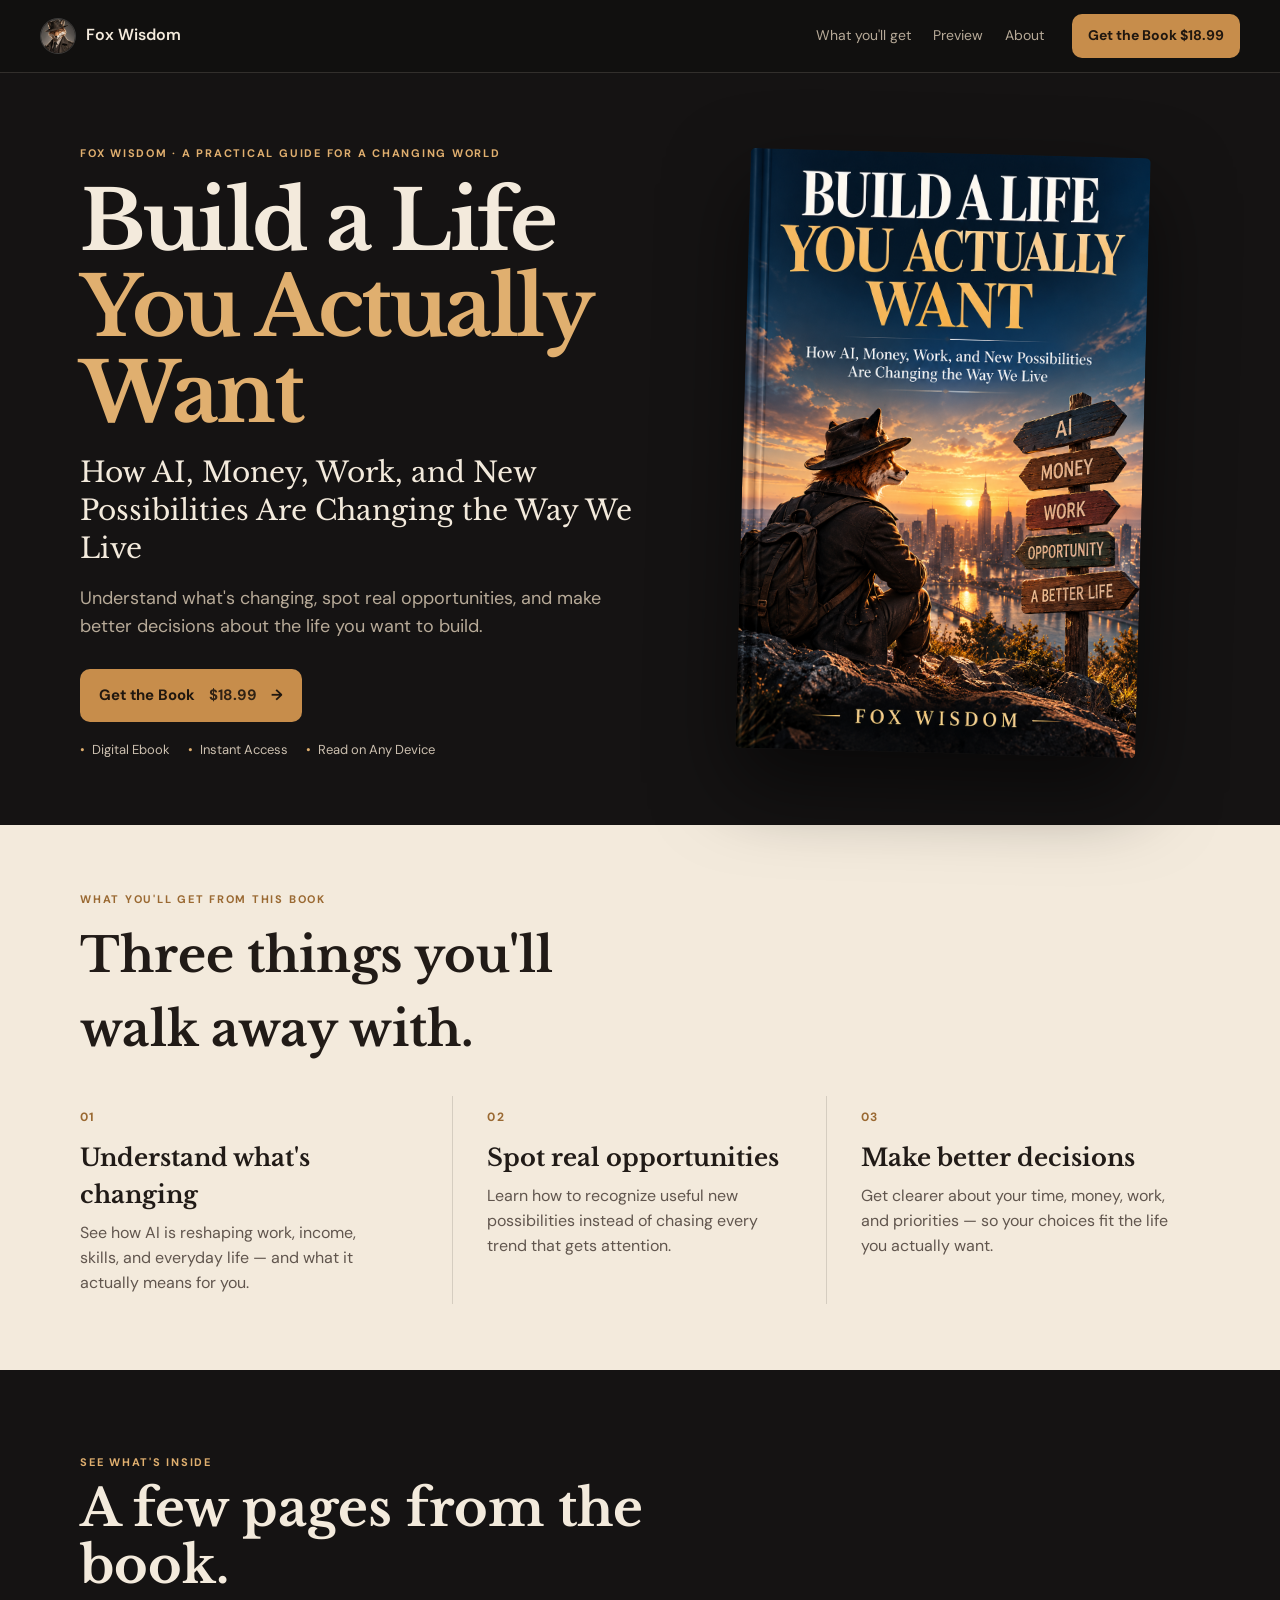
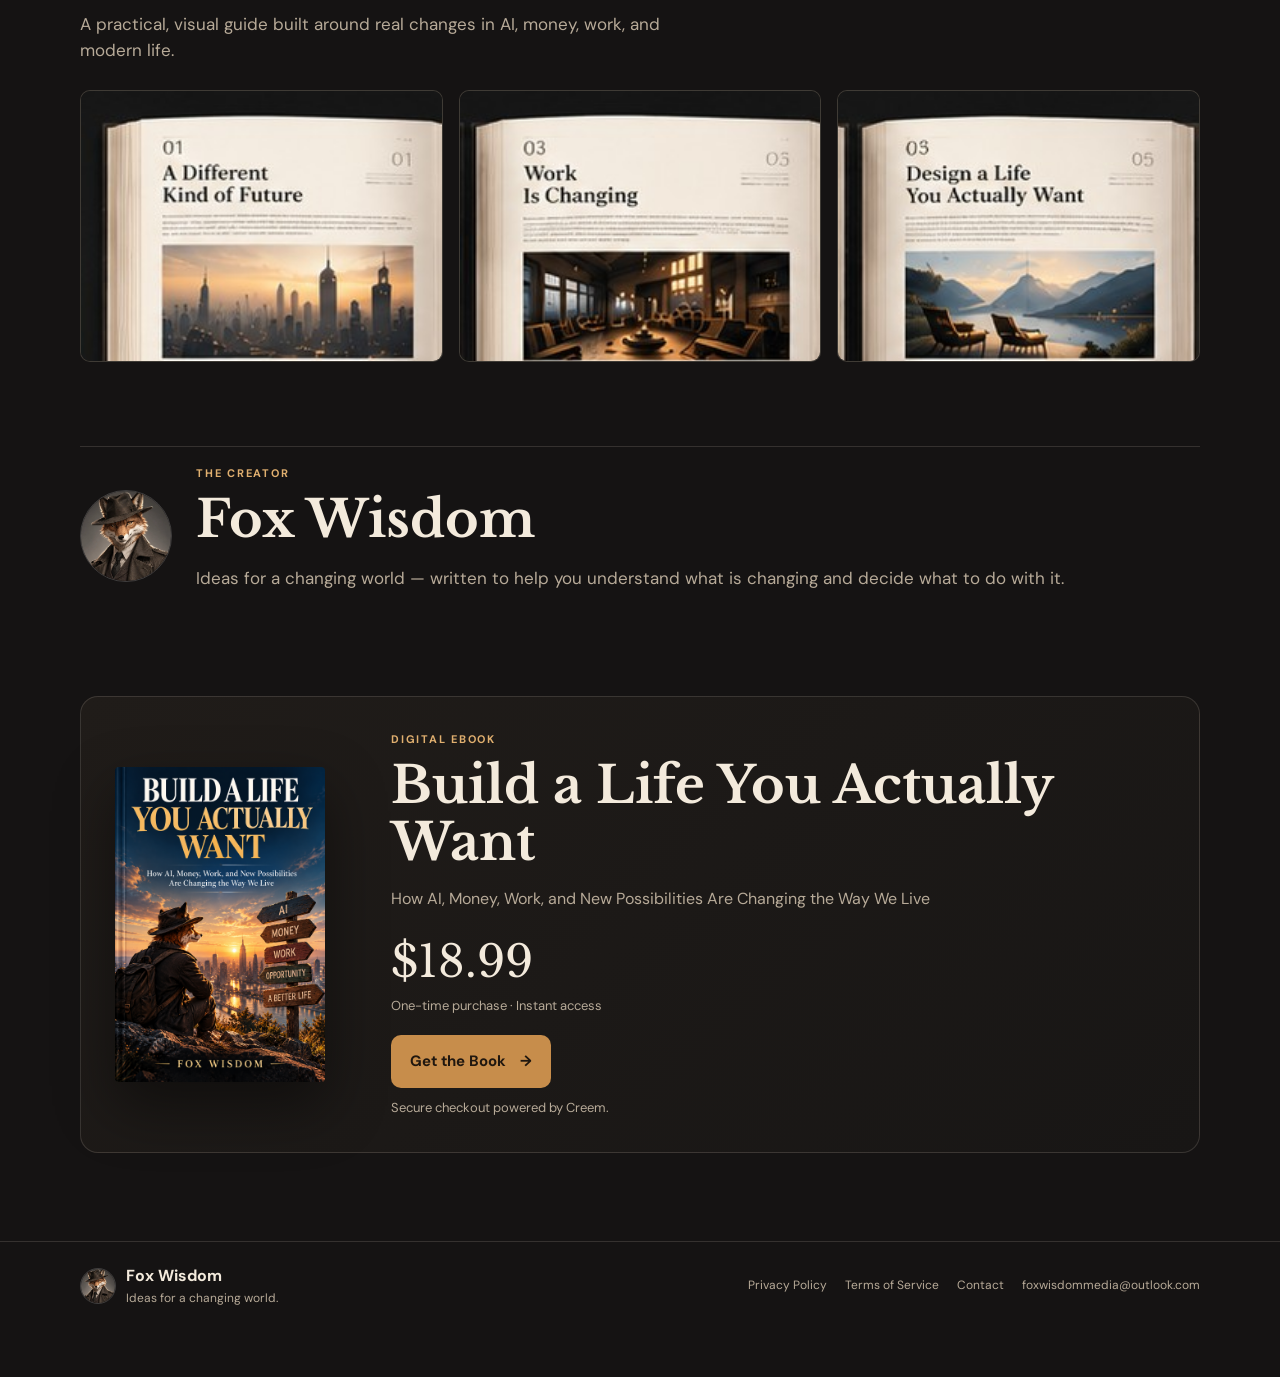
==== index.html @ fdb49110 "Add files via upload" ====
<!doctype html>
<html lang="en">
<head>
  <meta charset="utf-8">
  <meta name="viewport" content="width=device-width, initial-scale=1">
  <title>Build a Life You Actually Want — Fox Wisdom</title>
  <meta name="description" content="A practical guide to understanding how AI, money, work, and new possibilities are changing the way we live — and making better decisions for your life.">
  <meta property="og:title" content="Build a Life You Actually Want — Fox Wisdom">
  <meta property="og:description" content="Understand what's changing. Spot real opportunities. Make better decisions.">
  <meta property="og:type" content="website">
  <meta name="theme-color" content="#161313">
  <link rel="icon" href="assets/avatar.jpg">
  <link rel="preconnect" href="https://fonts.googleapis.com">
  <link rel="preconnect" href="https://fonts.gstatic.com" crossorigin>
  <link href="https://fonts.googleapis.com/css2?family=DM+Sans:wght@400;500;600;700&family=Libre+Baskerville:wght@400;700&display=swap" rel="stylesheet">
  <link rel="stylesheet" href="styles.css">
</head>
<body>
  <header class="site-header">
    <a class="brand" href="#top" aria-label="Fox Wisdom home">
      <img src="assets/avatar.jpg" alt="Fox Wisdom creator avatar">
      <span>Fox Wisdom</span>
    </a>
    <nav class="nav">
      <a href="#what-you-get">What you'll get</a>
      <a href="#preview">Preview</a>
      <a href="#about">About</a>
    </nav>
    <a class="header-cta" href="#buy">Get the Book <span>$18.99</span></a>
    <button class="menu" aria-label="Open menu" aria-expanded="false">☰</button>
  </header>

  <main id="top">
    <section class="hero shell">
      <div class="hero-copy">
        <div class="eyebrow">FOX WISDOM · A PRACTICAL GUIDE FOR A CHANGING WORLD</div>
        <h1>Build a Life<br><em>You Actually Want</em></h1>
        <p class="subtitle">How AI, Money, Work, and New Possibilities Are Changing the Way We Live</p>
        <p class="lead">Understand what's changing, spot real opportunities, and make better decisions about the life you want to build.</p>
        <a class="primary-cta" href="#buy">Get the Book <span>$18.99</span> <strong>→</strong></a>
        <div class="micro-proof">
          <span>Digital Ebook</span>
          <span>Instant Access</span>
          <span>Read on Any Device</span>
        </div>
      </div>
      <div class="hero-book">
        <div class="glow"></div>
        <img src="assets/book-cover.png" alt="Build a Life You Actually Want book cover">
      </div>
    </section>

    <section id="what-you-get" class="results-band">
      <div class="shell">
        <div class="section-kicker">WHAT YOU'LL GET FROM THIS BOOK</div>
        <h2>Three things you'll walk away with.</h2>
        <div class="results-grid">
          <article>
            <div class="number">01</div>
            <h3>Understand what's changing</h3>
            <p>See how AI is reshaping work, income, skills, and everyday life — and what it actually means for you.</p>
          </article>
          <article>
            <div class="number">02</div>
            <h3>Spot real opportunities</h3>
            <p>Learn how to recognize useful new possibilities instead of chasing every trend that gets attention.</p>
          </article>
          <article>
            <div class="number">03</div>
            <h3>Make better decisions</h3>
            <p>Get clearer about your time, money, work, and priorities — so your choices fit the life you actually want.</p>
          </article>
        </div>
      </div>
    </section>

    <section id="preview" class="preview shell">
      <div class="preview-copy">
        <div class="section-kicker">SEE WHAT'S INSIDE</div>
        <h2>A few pages from the book.</h2>
        <p>A practical, visual guide built around real changes in AI, money, work, and modern life.</p>
      </div>
      <div class="preview-grid">
        <img src="assets/preview-1.jpg" alt="Book page preview 1" loading="lazy">
        <img src="assets/preview-2.jpg" alt="Book page preview 2" loading="lazy">
        <img src="assets/preview-3.jpg" alt="Book page preview 3" loading="lazy">
      </div>
    </section>

    <section id="about" class="creator shell">
      <div class="creator-avatar"><img src="assets/avatar.jpg" alt="Fox Wisdom"></div>
      <div>
        <div class="section-kicker">THE CREATOR</div>
        <h2>Fox Wisdom</h2>
        <p>Ideas for a changing world — written to help you understand what is changing and decide what to do with it.</p>
      </div>
    </section>

    <section id="buy" class="buy shell">
      <div class="buy-book"><img src="assets/book-cover.png" alt="Build a Life You Actually Want"></div>
      <div class="buy-copy">
        <div class="section-kicker">DIGITAL EBOOK</div>
        <h2>Build a Life You Actually Want</h2>
        <p>How AI, Money, Work, and New Possibilities Are Changing the Way We Live</p>
        <div class="price">$18.99</div>
        <div class="buy-note">One-time purchase · Instant access</div>
        <a class="primary-cta full" href="#" data-checkout>Get the Book <strong>→</strong></a>
        <div class="checkout-hint" role="note">Secure checkout powered by Creem.</div>
      </div>
    </section>
  </main>

  <footer class="footer">
    <div class="shell footer-inner">
      <div class="footer-brand">
        <img src="assets/avatar.jpg" alt="Fox Wisdom">
        <div><strong>Fox Wisdom</strong><span>Ideas for a changing world.</span></div>
      </div>
      <div class="footer-links">
        <a href="privacy.html">Privacy Policy</a>
        <a href="terms.html">Terms of Service</a>
        <a href="contact.html">Contact</a>
        <a href="mailto:foxwisdommedia@outlook.com">foxwisdommedia@outlook.com</a>
      </div>
    </div>
  </footer>

  <div class="mobile-buy">
    <a href="#" data-checkout>Get the Book · $18.99</a>
  </div>

  <script src="script.js"></script>
</body>
</html>
---- styles.css ----
:root {
  --bg: #151313;
  --surface: #1d1a18;
  --surface-2: #24201d;
  --cream: #f3eadc;
  --muted: #b7aa98;
  --gold: #c78d4b;
  --gold-2: #e0af6f;
  --line: rgba(243, 234, 220, .14);
  --serif: "Libre Baskerville", Georgia, serif;
  --sans: "DM Sans", Arial, sans-serif;
}

* { box-sizing: border-box; }
html { scroll-behavior: smooth; }
body {
  margin: 0;
  background: var(--bg);
  color: var(--cream);
  font-family: var(--sans);
  line-height: 1.55;
}
a { color: inherit; text-decoration: none; }
img { display: block; max-width: 100%; }

.shell { width: min(1120px, calc(100% - 40px)); margin: 0 auto; }

.site-header {
  position: sticky; top: 0; z-index: 50;
  display: flex; align-items: center; gap: 28px;
  padding: 14px max(20px, calc((100% - 1200px)/2));
  background: rgba(18, 16, 15, .88);
  backdrop-filter: blur(16px);
  border-bottom: 1px solid var(--line);
}
.brand { display: inline-flex; align-items: center; gap: 10px; font-weight: 600; }
.brand img, .footer-brand img { width: 36px; height: 36px; border-radius: 50%; object-fit: cover; border: 1px solid rgba(255,255,255,.18); }
.nav { display: flex; gap: 22px; margin-left: auto; color: var(--muted); font-size: 14px; }
.nav a:hover, .footer-links a:hover { color: var(--cream); }
.header-cta, .primary-cta { background: var(--gold); color: #20170f; border-radius: 10px; font-weight: 700; transition: .2s ease; }
.header-cta { padding: 11px 16px; font-size: 14px; }
.header-cta:hover, .primary-cta:hover { transform: translateY(-1px); background: var(--gold-2); }
.menu { display: none; border: 0; background: none; color: var(--cream); font-size: 24px; }

.hero {
  min-height: 680px;
  display: grid; grid-template-columns: 1.05fr .95fr; align-items: center; gap: 40px;
  padding: 72px 0 64px;
}
.hero-copy { max-width: 650px; }
.eyebrow, .section-kicker { letter-spacing: .16em; text-transform: uppercase; color: var(--gold-2); font-size: 11px; font-weight: 700; }
h1, h2, h3 { font-family: var(--serif); }
h1 { font-size: clamp(46px, 6.6vw, 82px); line-height: 1.05; letter-spacing: -.03em; margin: 16px 0 18px; }
h1 em { color: var(--gold-2); font-style: normal; }
.subtitle { font-family: var(--serif); font-size: clamp(20px, 2.2vw, 28px); line-height: 1.35; max-width: 640px; margin: 0 0 18px; }
.lead { color: var(--muted); max-width: 560px; font-size: 18px; margin: 0 0 28px; }
.primary-cta { display: inline-flex; align-items: center; gap: 14px; padding: 15px 19px; font-size: 15px; }
.primary-cta span { opacity: .9; }
.micro-proof { display: flex; flex-wrap: wrap; gap: 18px; margin-top: 18px; color: #cbbfaf; font-size: 13px; }
.micro-proof span::before { content: "•"; color: var(--gold-2); margin-right: 7px; }
.hero-book { position: relative; display: flex; justify-content: center; }
.hero-book .glow { position: absolute; width: 75%; aspect-ratio: 1; border-radius: 50%; background: radial-gradient(circle, rgba(199,141,75,.24), transparent 65%); filter: blur(12px); }
.hero-book img { position: relative; width: min(420px, 78%); border-radius: 5px; box-shadow: 0 35px 80px rgba(0,0,0,.55); transform: rotate(1.5deg); }

.results-band { background: var(--cream); color: #211b17; padding: 66px 0; }
.results-band .section-kicker { color: #9a6932; }
.results-band h2 { font-size: clamp(31px, 4vw, 48px); margin: 10px 0 30px; max-width: 600px; }
.results-grid { display: grid; grid-template-columns: repeat(3, 1fr); }
.results-grid article { padding: 12px 34px 8px 0; border-right: 1px solid rgba(33,27,23,.14); }
.results-grid article + article { padding-left: 34px; }
.results-grid article:last-child { border-right: 0; padding-right: 0; }
.number { font-size: 12px; letter-spacing: .12em; color: #9a6932; font-weight: 700; }
.results-grid h3 { font-size: 24px; margin: 12px 0 8px; }
.results-grid p { margin: 0; color: #61564e; max-width: 310px; }

.preview { padding: 84px 0; }
.preview-copy { max-width: 580px; margin-bottom: 26px; }
.preview h2, .creator h2, .buy h2 { font-size: clamp(33px, 4vw, 51px); line-height: 1.12; margin: 9px 0 11px; }
.preview p, .creator p { color: var(--muted); font-size: 17px; }
.preview-grid { display: grid; grid-template-columns: repeat(3, 1fr); gap: 16px; }
.preview-grid img { width: 100%; aspect-ratio: 4/3; object-fit: cover; border: 1px solid var(--line); border-radius: 10px; background: #211e1a; }

.creator { display: grid; grid-template-columns: auto 1fr; align-items: center; gap: 24px; padding: 18px 0 88px; border-top: 1px solid var(--line); }
.creator-avatar img { width: 92px; height: 92px; object-fit: cover; border-radius: 50%; border: 1px solid rgba(255,255,255,.18); }

.buy { display: grid; grid-template-columns: 240px 1fr; gap: 36px; align-items: center; padding: 34px; margin-bottom: 88px; background: linear-gradient(140deg, #201c19, #181615); border: 1px solid var(--line); border-radius: 18px; }
.buy-book img { width: 210px; border-radius: 4px; box-shadow: 0 24px 60px rgba(0,0,0,.45); }
.buy-copy p { color: var(--muted); max-width: 720px; }
.price { font-family: var(--serif); font-size: 44px; margin-top: 14px; }
.buy-note, .checkout-hint { color: var(--muted); font-size: 13px; }
.primary-cta.full { margin-top: 18px; width: fit-content; }
.checkout-hint { margin-top: 10px; }

.footer { border-top: 1px solid var(--line); padding: 22px 0 70px; }
.footer-inner { display: flex; justify-content: space-between; gap: 20px; align-items: center; }
.footer-brand { display: flex; gap: 10px; align-items: center; }
.footer-brand strong { display: block; }
.footer-brand span { display: block; color: var(--muted); font-size: 12px; }
.footer-links { display: flex; gap: 18px; flex-wrap: wrap; justify-content: flex-end; color: var(--muted); font-size: 12px; }
.mobile-buy { display: none; }

.legal { padding: 70px 0 100px; max-width: 760px; }
.legal h1 { font-size: clamp(40px, 6vw, 60px); }
.legal h2 { font-size: 24px; margin: 35px 0 10px; }
.legal p, .legal li { color: #c4b8aa; }

@media (max-width: 860px) {
  .site-header { padding: 12px 16px; }
  .nav, .header-cta { display: none; }
  .menu { display: block; margin-left: auto; }
  .shell { width: min(100% - 28px, 680px); }
  .hero { grid-template-columns: 1fr; padding: 44px 0 50px; gap: 30px; min-height: auto; }
  .hero-copy { text-align: left; }
  h1 { font-size: clamp(42px, 13vw, 62px); }
  .subtitle { font-size: 20px; }
  .lead { font-size: 16px; }
  .hero-book img { width: min(330px, 80%); }
  .results-grid { grid-template-columns: 1fr; gap: 24px; }
  .results-grid article, .results-grid article + article { border-right: 0; border-bottom: 1px solid rgba(33,27,23,.14); padding: 0 0 22px; }
  .results-grid article:last-child { border-bottom: 0; padding-bottom: 0; }
  .preview { padding: 64px 0; }
  .preview-grid { grid-template-columns: 1fr; }
  .creator { padding-bottom: 60px; }
  .buy { grid-template-columns: 1fr; gap: 20px; padding: 24px; }
  .buy-book img { width: 180px; }
  .buy h2 { font-size: 34px; }
  .footer-inner { align-items: flex-start; flex-direction: column; }
  .footer-links { justify-content: flex-start; }
  .mobile-buy { position: fixed; left: 12px; right: 12px; bottom: 12px; z-index: 60; display: block; }
  .mobile-buy a { display: block; text-align: center; padding: 14px; background: var(--gold); color: #20170f; border-radius: 12px; font-weight: 700; box-shadow: 0 12px 35px rgba(0,0,0,.35); }
}
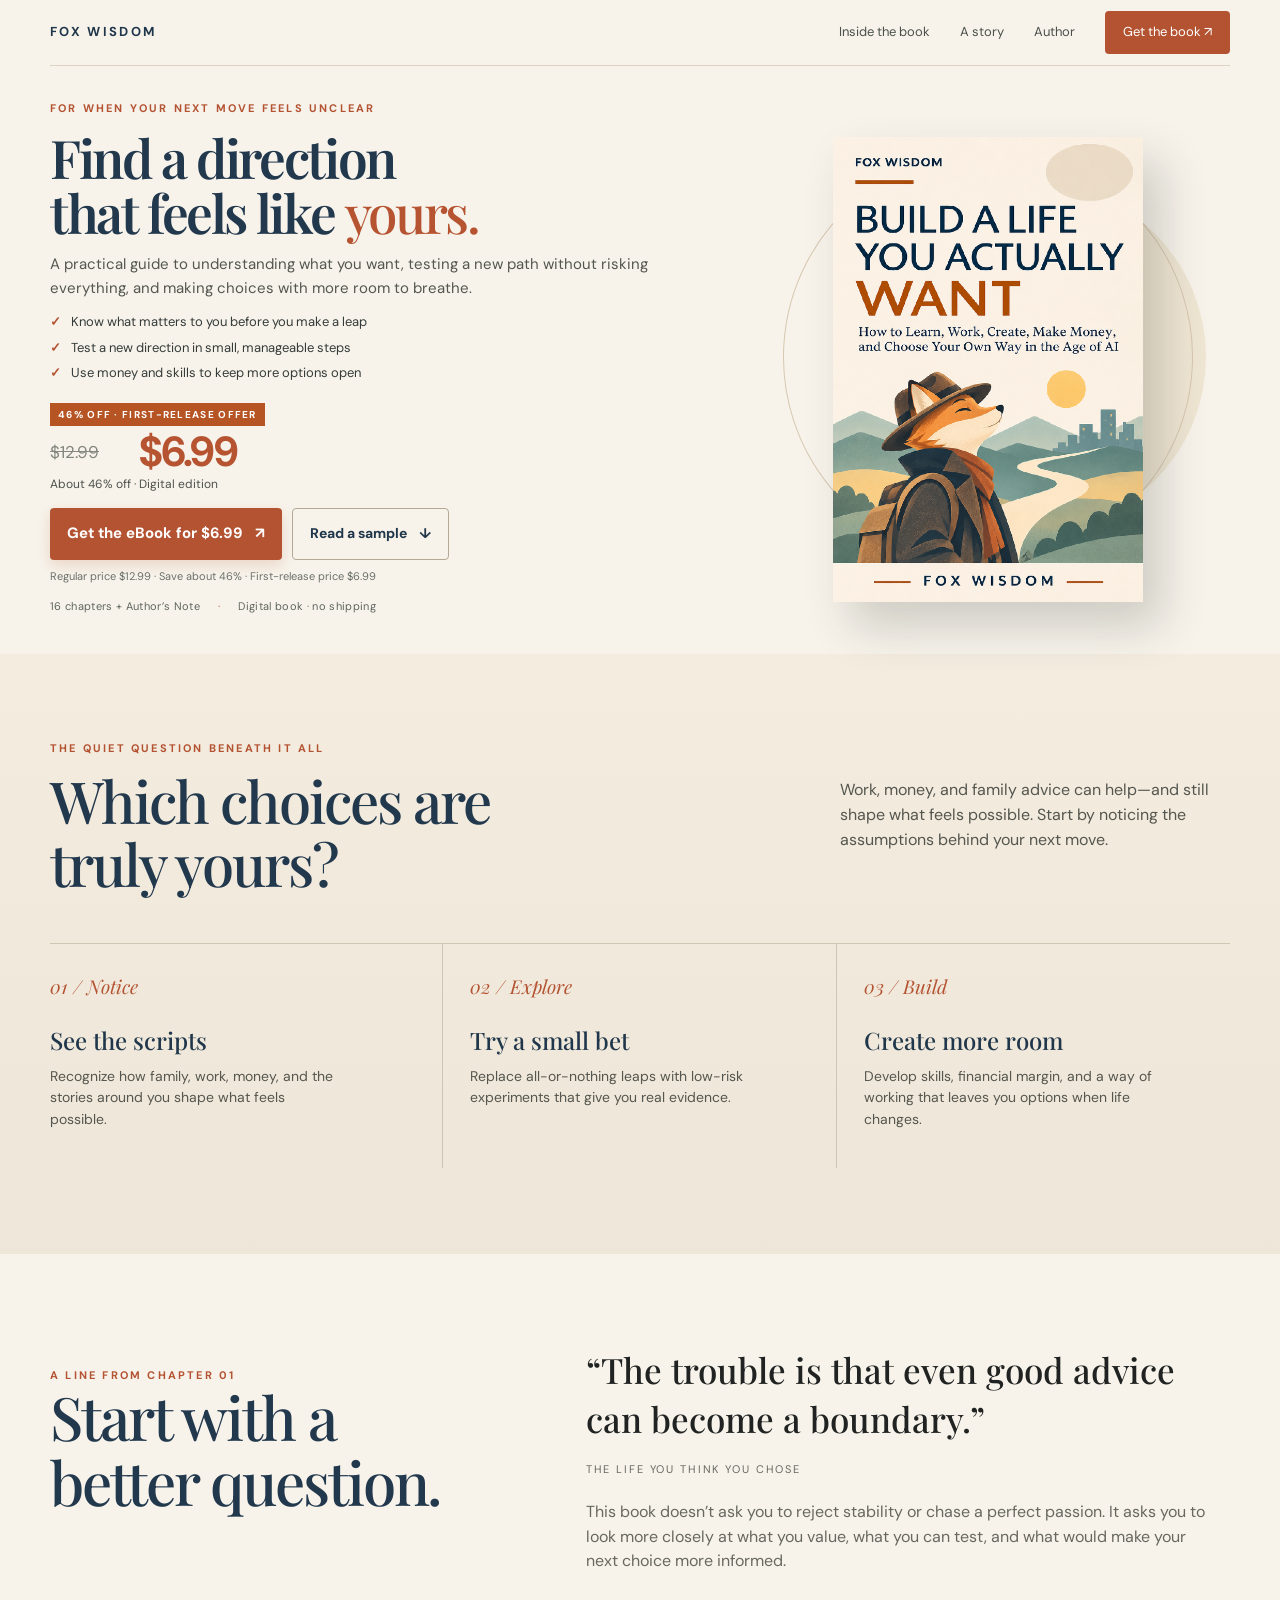
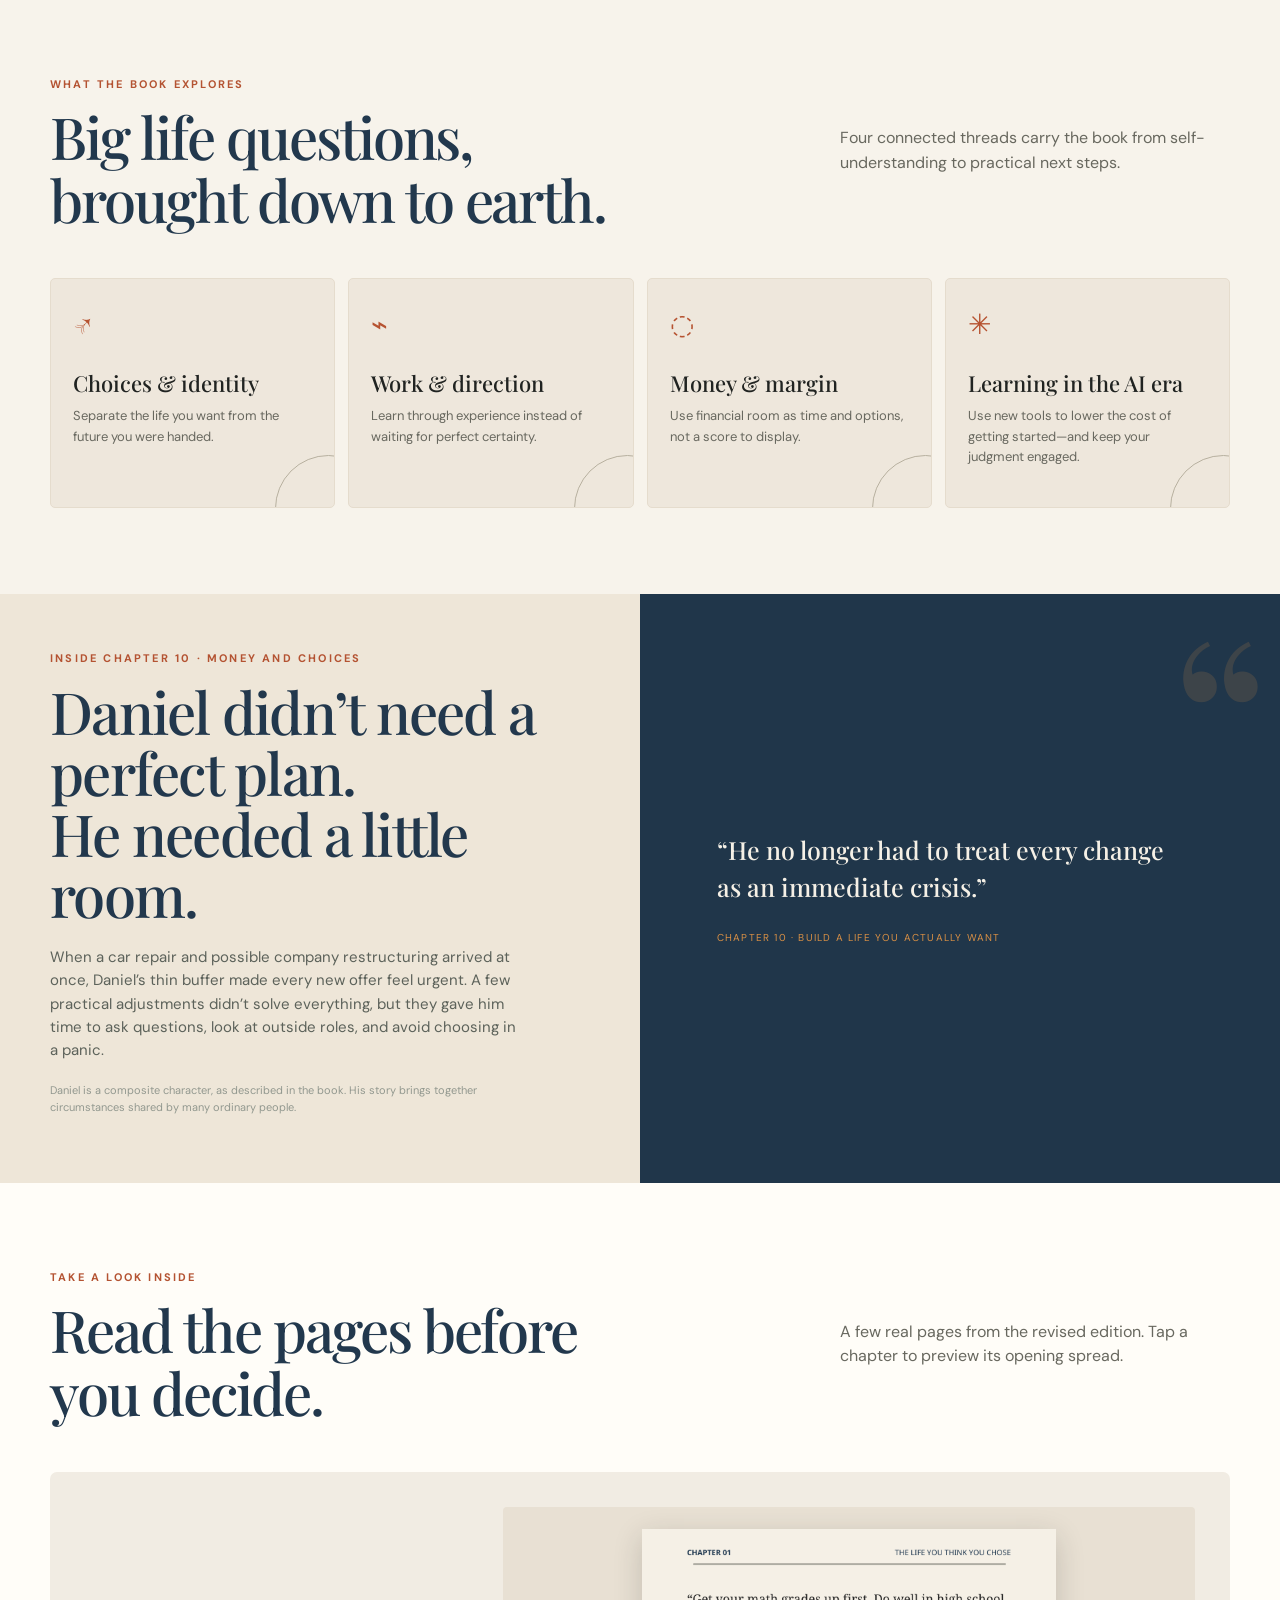
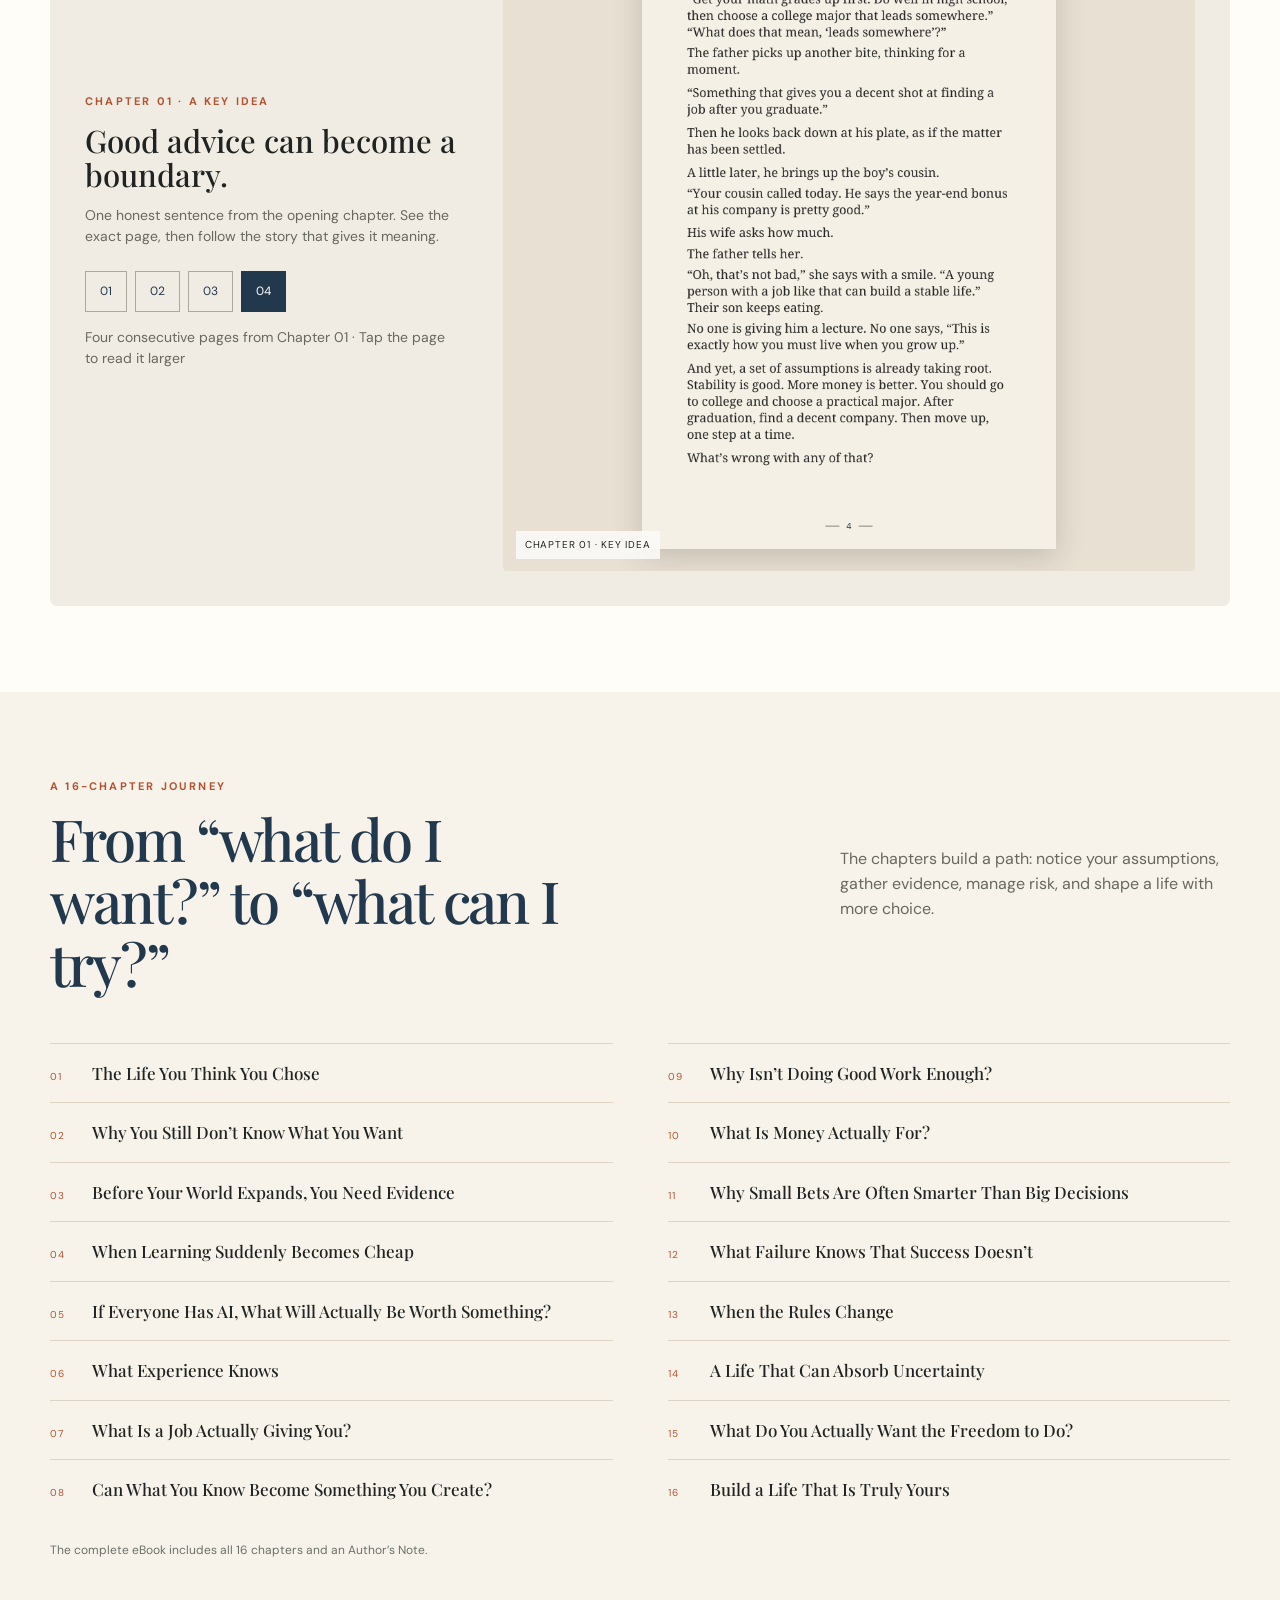
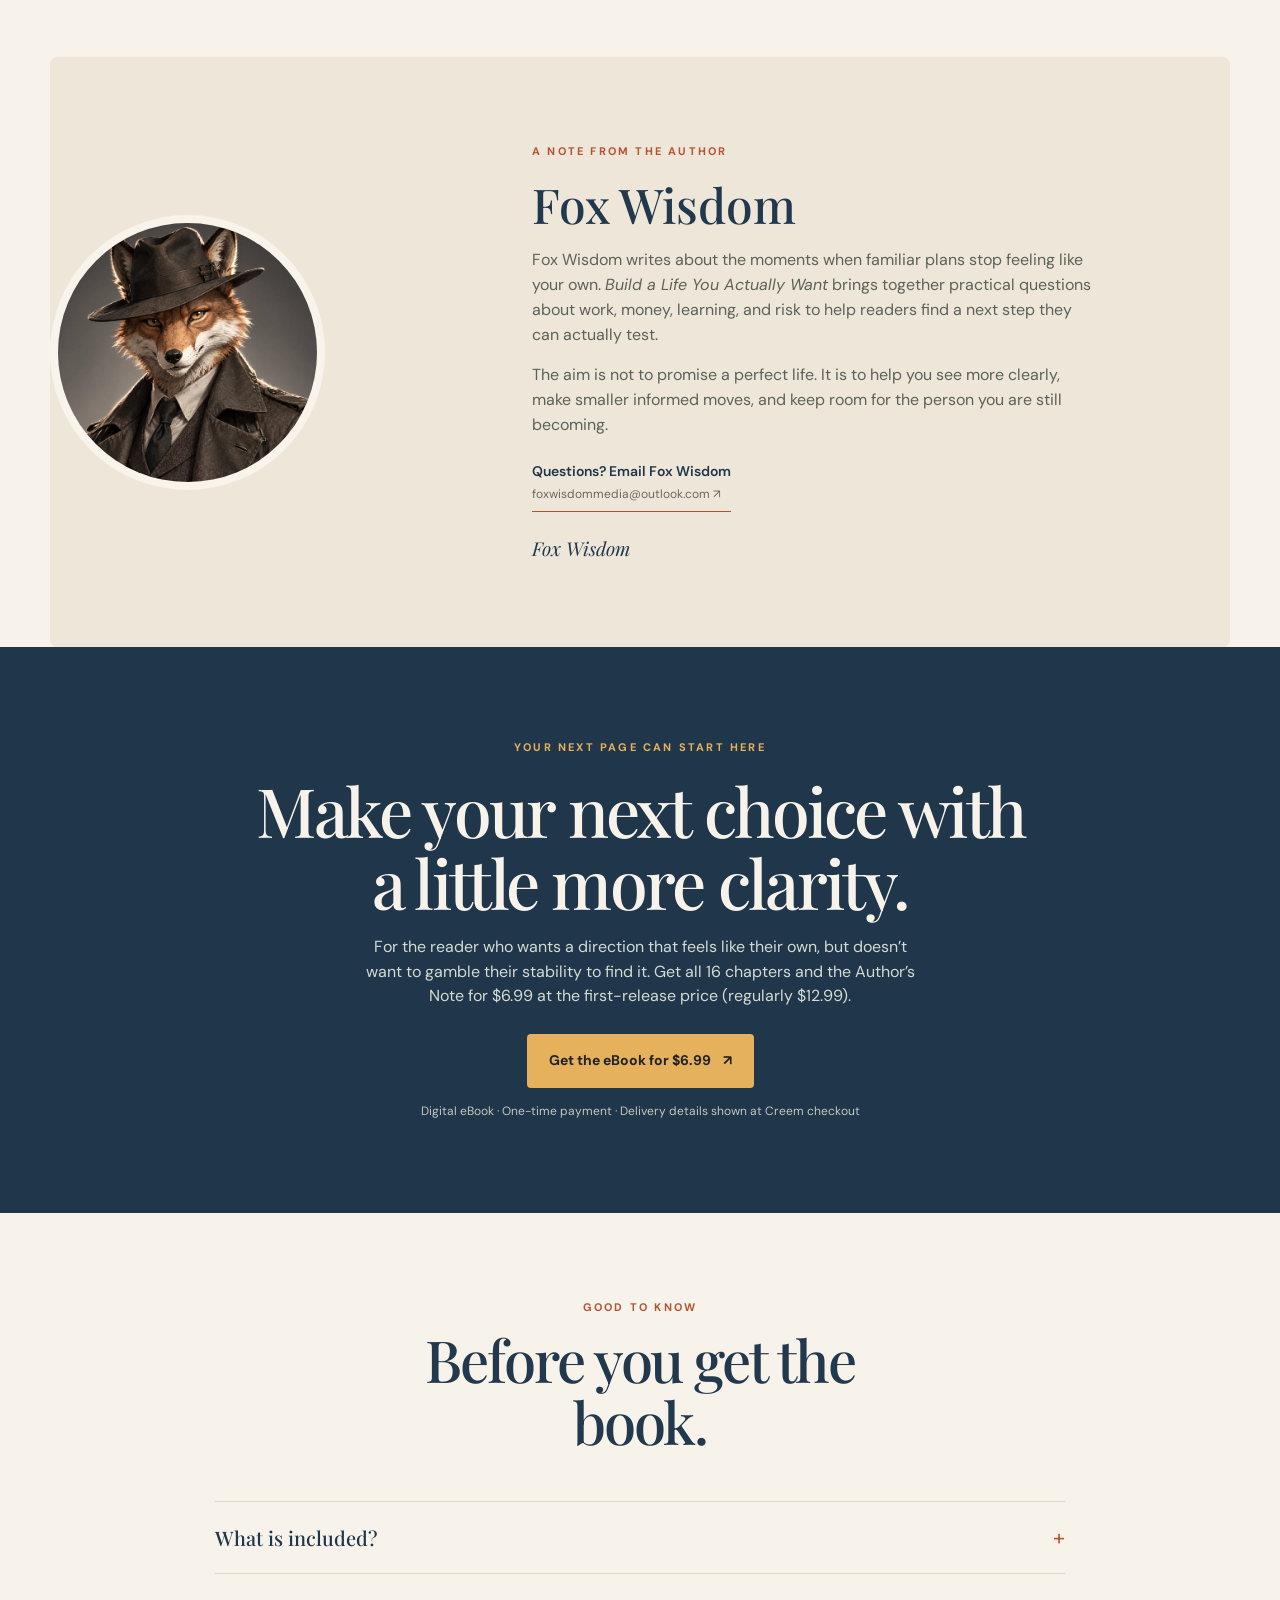
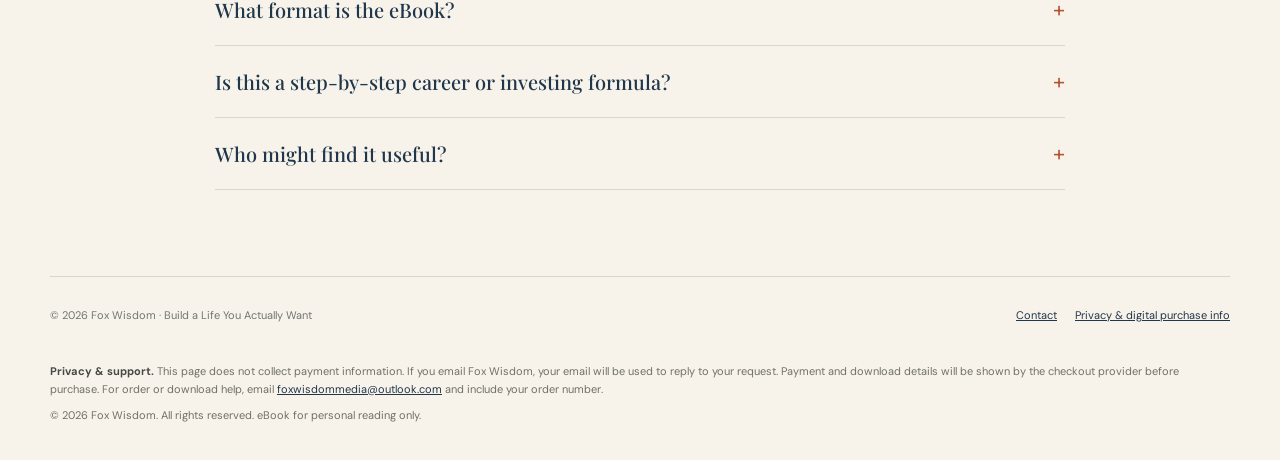
==== commit 10bc61ce: "Add files via upload" ====
--- a/index.html
+++ b/index.html
@@ -1,134 +1,60 @@
 <!doctype html>
 <html lang="en">
 <head>
-  <meta charset="utf-8">
-  <meta name="viewport" content="width=device-width, initial-scale=1">
-  <title>Build a Life You Actually Want — Fox Wisdom</title>
-  <meta name="description" content="A practical guide to understanding how AI, money, work, and new possibilities are changing the way we live — and making better decisions for your life.">
-  <meta property="og:title" content="Build a Life You Actually Want — Fox Wisdom">
-  <meta property="og:description" content="Understand what's changing. Spot real opportunities. Make better decisions.">
-  <meta property="og:type" content="website">
-  <meta name="theme-color" content="#161313">
-  <link rel="icon" href="assets/avatar.jpg">
-  <link rel="preconnect" href="https://fonts.googleapis.com">
-  <link rel="preconnect" href="https://fonts.gstatic.com" crossorigin>
-  <link href="https://fonts.googleapis.com/css2?family=DM+Sans:wght@400;500;600;700&family=Libre+Baskerville:wght@400;700&display=swap" rel="stylesheet">
-  <link rel="stylesheet" href="styles.css">
+<meta charset="utf-8"><meta name="viewport" content="width=device-width, initial-scale=1"><meta name="theme-color" content="#f4f0e7">
+<meta name="description" content="Fox Wisdom's reflective guide to making better choices, testing new directions, and building a life with more room to move.">
+<title>Fox Wisdom — Build a Life You Actually Want</title>
+<style>
+@import url('https://fonts.googleapis.com/css2?family=DM+Sans:wght@400;500;600;700&family=Playfair+Display:wght@500;600;700&display=swap');
+:root{--paper:#f4f0e7;--ink:#1e2422;--muted:#666b63;--green:#18324b;--lime:#d99045;--line:#d9d3c7;--orange:#b65424;--white:#fbfaf7;--serif:'Playfair Display',Georgia,serif;--sans:'DM Sans',Arial,sans-serif}*{box-sizing:border-box}html{scroll-behavior:smooth}body{margin:0;background:var(--paper);color:var(--ink);font-family:var(--sans);line-height:1.55}a{color:inherit}button{font:inherit}.wrap{width:min(1180px,calc(100% - 48px));margin:auto}.topbar{height:72px;display:flex;align-items:center;justify-content:space-between;border-bottom:1px solid var(--line)}.brand{font-size:13px;font-weight:700;letter-spacing:.18em;text-decoration:none}.nav{display:flex;gap:30px;align-items:center;font-size:13px;color:#4b514a}.nav a{text-decoration:none}.nav a:hover{color:var(--orange)}.nav .navbuy{background:var(--green);color:white;padding:11px 18px;border-radius:3px}.hero{display:grid;grid-template-columns:1.06fr .94fr;gap:8%;align-items:center;padding:78px 0 92px;min-height:650px}.eyebrow{font-size:11px;font-weight:700;letter-spacing:.2em;text-transform:uppercase;color:var(--orange)}h1,h2,h3,p{margin-top:0}h1{font:600 clamp(48px,6.3vw,82px)/1.02 var(--serif);letter-spacing:-.045em;margin:21px 0 24px;max-width:650px}h1 em{font-weight:500;color:var(--green)}.hero-copy>p{font-size:17px;color:#555b54;max-width:530px;line-height:1.75}.actions{display:flex;gap:13px;align-items:center;margin:31px 0 18px;flex-wrap:wrap}.button{display:inline-flex;align-items:center;justify-content:center;gap:12px;text-decoration:none;background:var(--green);color:white;border:0;padding:16px 22px;font-weight:700;font-size:14px;border-radius:2px;cursor:pointer;transition:transform .2s,background .2s}.button:hover{transform:translateY(-2px);background:#10273c}.button.secondary{background:transparent;color:var(--green);border:1px solid #9da99e}.price-note,.micro{font-size:12px;color:#6b7069}.price-block{display:flex;align-items:baseline;gap:11px;margin-top:25px;flex-wrap:wrap}.price-block strong{font:600 34px/1 var(--serif);color:var(--green)}.old-price{font-size:18px;color:#85877e;text-decoration:line-through}.launch-tag{background:#b65424;color:white;padding:5px 8px;font-size:9px;font-weight:700;letter-spacing:.13em}.price-caption{font-size:11px;color:var(--muted);width:100%;margin-top:-5px}.trustline{display:flex;gap:18px;align-items:center;margin-top:25px;color:#5f665e;font-size:11px;letter-spacing:.03em}.trustline span+span:before{content:'·';margin-right:18px;color:var(--orange)}.bookstage{height:510px;position:relative;display:grid;place-items:center;isolation:isolate}.sun{position:absolute;width:390px;height:390px;border-radius:50%;background:#e4dfcb;z-index:-2;top:45px;right:4%}.orbit{position:absolute;width:470px;height:470px;border:1px solid #c9c4b5;border-radius:50%;z-index:-1;transform:rotate(-18deg)}.cover{width:min(370px,82%);aspect-ratio:2/3;object-fit:cover;box-shadow:18px 24px 44px #262b2533;transform:rotate(1deg);display:block}.cover:before{content:'';position:absolute;inset:12px;border:1px solid #bfc59666}.cover:after{content:'';position:absolute;width:245px;height:245px;border:1px solid #d9904570;border-radius:50%;right:-83px;bottom:34px;box-shadow:0 0 0 21px #d9904510,0 0 0 48px #d9904508}.cover-kicker,.cover-author{font-size:10px;letter-spacing:.2em;text-transform:uppercase;z-index:1}.cover-title{font:600 39px/.98 var(--serif);letter-spacing:-.04em;max-width:235px;z-index:1}.cover-title span{color:var(--lime)}.cover-mark{width:48px;height:48px;border:1px solid var(--lime);border-radius:50%;display:grid;place-items:center;color:var(--lime);font:22px var(--serif);z-index:1}.floater{position:absolute;background:var(--white);padding:14px 17px;box-shadow:0 9px 30px #2222;font-size:11px;line-height:1.45}.floater b{display:block;font:600 16px var(--serif);margin-bottom:3px}.f1{left:-1%;bottom:72px;transform:rotate(-3deg)}.f2{right:-3%;top:91px;transform:rotate(3deg)}.section{padding:100px 0}.section-head{display:flex;justify-content:space-between;align-items:end;gap:40px;margin-bottom:48px}.section-head h2{font:500 clamp(38px,5vw,58px)/1.08 var(--serif);letter-spacing:-.035em;max-width:620px;margin:12px 0 0}.section-head p{max-width:360px;color:var(--muted);margin-bottom:4px}.band{background:var(--green);color:#f6f1e6}.band .eyebrow{color:var(--lime)}.band .section-head p{color:#d1d8d0}.clarity-grid{display:grid;grid-template-columns:repeat(3,1fr);border-top:1px solid #ffffff40}.clarity-card{padding:29px 27px 23px 0;border-right:1px solid #ffffff35;min-height:200px}.clarity-card+ .clarity-card{padding-left:27px}.clarity-card:last-child{border:0}.number{font:italic 19px var(--serif);color:var(--lime)}.clarity-card h3{font:500 24px var(--serif);margin:25px 0 10px}.clarity-card p{font-size:14px;color:#d1d8d0;max-width:290px}.manifesto{display:grid;grid-template-columns:.8fr 1.2fr;gap:9%;align-items:start}.manifesto h2{font:500 clamp(39px,5vw,60px)/1.08 var(--serif);letter-spacing:-.035em}.manifesto blockquote{font:500 clamp(24px,3vw,35px)/1.4 var(--serif);margin:5px 0 18px;max-width:670px}.manifesto .quote-by{font-size:11px;letter-spacing:.17em;text-transform:uppercase;color:var(--muted)}.themes{display:grid;grid-template-columns:repeat(4,1fr);gap:13px}.theme{background:#e9e4d8;padding:25px 22px 28px;min-height:230px;position:relative;overflow:hidden}.theme .icon{font:28px var(--serif);color:var(--orange)}.theme h3{font:500 22px var(--serif);margin:27px 0 8px}.theme p{font-size:13px;color:var(--muted);margin:0}.theme:after{content:'';position:absolute;width:105px;height:105px;border:1px solid #b7b09f;border-radius:50%;right:-48px;bottom:-55px}.story{background:#e7e2d5;display:grid;grid-template-columns:1fr 1fr;min-height:420px}.story-left{padding:56px 8% 56px max(35px,calc((100vw - 1180px)/2));}.story h2{font:500 clamp(39px,5vw,58px)/1.05 var(--serif);margin:14px 0 21px;letter-spacing:-.03em}.story p{color:#5c625a;font-size:15px;max-width:470px}.story-right{background:#18324b;color:#f5f0e6;padding:48px clamp(28px,6vw,84px);display:flex;flex-direction:column;justify-content:center;position:relative;overflow:hidden}.story-right:after{content:'“';font:300 240px/1 var(--serif);color:#d9904529;position:absolute;right:10px;top:1px}.story-right p{font:500 25px/1.45 var(--serif);color:#f5f0e6;position:relative;z-index:1}.story-right small{color:#d99045;letter-spacing:.12em;text-transform:uppercase;font-size:10px}.note{font-size:11px!important;color:#92988f!important;margin-top:20px!important;max-width:480px}.read{background:var(--white)}.reader{display:grid;grid-template-columns: .7fr 1.3fr;gap:45px;align-items:center;background:#eeeae1;padding:35px}.reader-info h3{font:500 31px/1.1 var(--serif);margin:13px 0}.reader-info p{color:var(--muted);font-size:14px}.reader-controls{display:flex;gap:8px;margin-top:23px}.reader-controls button{border:1px solid #aaa99d;background:transparent;padding:10px 14px;cursor:pointer;color:var(--green);font-size:12px}.reader-controls button.active{background:var(--green);color:white;border-color:var(--green)}.page-frame{min-height:520px;position:relative;overflow:hidden;background:#ded7c8;display:grid;place-items:center;cursor:zoom-in;padding:22px}.page-frame img{width:auto;height:min(620px,68vw);max-width:100%;object-fit:contain;box-shadow:0 8px 27px #26241e30;transition:transform .35s}.page-frame.zoom img{transform:scale(1.45);cursor:zoom-out}.page-label{position:absolute;bottom:12px;left:13px;background:#fbfaf7e8;padding:6px 9px;font-size:10px;letter-spacing:.08em;text-transform:uppercase}.chapters{display:grid;grid-template-columns:1fr 1fr;gap:0 55px}.chapter{display:flex;gap:20px;border-top:1px solid var(--line);padding:18px 0;align-items:baseline}.chapter span{font-size:10px;color:var(--orange);letter-spacing:.1em;min-width:22px}.chapter p{font:500 17px var(--serif);margin:0}.author{display:grid;grid-template-columns: .7fr 1.3fr;gap:9%;align-items:center;background:#e5dfd1;padding:60px 8%}.avatar{width:min(275px,100%);aspect-ratio:1;object-fit:cover;border-radius:50%;border:8px solid #f4f0e7}.author h2{font:500 48px var(--serif);margin:12px 0}.author p{color:#5b625a;max-width:570px}.author .signature{font:italic 19px var(--serif);color:var(--green);margin-top:23px}.offer{padding:92px 0;text-align:center;background:var(--green);color:#f7f2e8}.offer .eyebrow{color:var(--lime)}.offer h2{font:500 clamp(42px,6vw,68px)/1.05 var(--serif);letter-spacing:-.04em;max-width:740px;margin:18px auto}.offer p{color:#d3dbd2;max-width:560px;margin:0 auto 25px}.offer .button{background:var(--lime);color:#1e2c25}.offer .micro{color:#c1c9c0;margin-top:14px}.faq{max-width:850px;margin:auto}.faq-item{border-top:1px solid var(--line)}.faq-item:last-child{border-bottom:1px solid var(--line)}.faq-q{width:100%;text-align:left;background:transparent;border:0;padding:21px 0;display:flex;justify-content:space-between;align-items:center;font:500 20px var(--serif);cursor:pointer;color:var(--ink)}.faq-a{max-height:0;overflow:hidden;transition:max-height .3s ease}.faq-a p{color:var(--muted);font-size:14px;padding:0 40px 18px 0;max-width:690px}.faq-item.open .faq-a{max-height:200px}.faq-q b{font:400 22px var(--sans);color:var(--orange)}footer{border-top:1px solid var(--line);padding:30px 0;color:#71766f;font-size:11px;display:flex;justify-content:space-between}.toast{position:fixed;bottom:22px;left:50%;transform:translate(-50%,20px);background:#1e2422;color:white;padding:13px 19px;font-size:13px;opacity:0;pointer-events:none;transition:.25s;z-index:20}.toast.show{opacity:1;transform:translate(-50%,0)}.mobile-buy{display:none}
+@media(max-width:850px){.wrap{width:min(100% - 34px,660px)}.nav{gap:15px}.nav a:not(.navbuy){display:none}.hero{grid-template-columns:1fr;padding:57px 0 70px;gap:0}.hero-copy{order:0}.bookstage{order:1;height:440px;margin-top:10px}.sun{width:320px;height:320px}.orbit{width:390px;height:390px}.cover{width:260px}.f1{left:2%;bottom:38px}.f2{right:1%;top:38px}.section{padding:75px 0}.section-head{display:block;margin-bottom:34px}.section-head p{margin-top:15px}.clarity-grid{grid-template-columns:1fr}.clarity-card,.clarity-card+.clarity-card{padding:20px 0;border-right:0;border-bottom:1px solid #ffffff35;min-height:auto}.clarity-card h3{margin:12px 0 5px}.manifesto{grid-template-columns:1fr;gap:15px}.themes{grid-template-columns:1fr 1fr}.theme{min-height:200px}.story{grid-template-columns:1fr}.story-left{padding:48px 25px}.story-right{padding:40px 26px}.reader{grid-template-columns:1fr;padding:22px;gap:24px}.page-frame{min-height:430px}.page-frame img{height:min(520px,112vw)}.chapters{grid-template-columns:1fr;gap:0}.author{grid-template-columns:1fr;padding:40px 27px;gap:25px}.avatar{width:175px}.author h2{font-size:40px}.offer{padding:75px 22px}footer{gap:20px;flex-direction:column}.mobile-buy{display:block;position:fixed;z-index:15;bottom:0;left:0;right:0;padding:10px 16px calc(10px + env(safe-area-inset-bottom));background:#f4f0e7ed;border-top:1px solid var(--line);backdrop-filter:blur(12px)}.mobile-buy .button{width:100%;padding:13px}.toast{bottom:84px}}
+@media(max-width:430px){h1{font-size:48px}.bookstage{height:385px}.cover{width:230px;padding:25px}.cover-title{font-size:33px}.sun{width:275px;height:275px}.orbit{width:330px;height:330px}.f1,.f2{font-size:9px;padding:10px 12px}.f1 b,.f2 b{font-size:13px}.themes{gap:8px}.theme{padding:19px 15px}.theme h3{font-size:19px}.page-frame{min-height:360px;padding:12px}.page-frame img{height:min(450px,120vw)}.trustline{gap:9px;flex-wrap:wrap}.trustline span+span:before{margin-right:9px}}
+
+:root{--paper:#f8f4ec;--ink:#202321;--muted:#68685f;--green:#20364a;--lime:#e6b15c;--line:#ddd4c5;--orange:#b45332;--white:#fffdf8}
+.button{background:#b45332;border-radius:4px;box-shadow:0 5px 14px #7d371c20}.button:hover{background:#923d24}.button.secondary{background:transparent;color:#20364a;border-color:#b5a995;box-shadow:none}.button.secondary:hover{background:#eee6da}
+.topbar{height:66px}.brand{color:#20364a}.nav .navbuy{background:#b45332;border-radius:4px}
+.hero{padding-top:56px;padding-bottom:70px;min-height:620px}.hero-copy>p{font-size:17px;line-height:1.68;color:#54564f}.hero h1{font-size:clamp(46px,5.9vw,76px);line-height:1.04;letter-spacing:-.045em}.hero h1 em{color:#b45332;font-style:normal}.benefits{list-style:none;padding:0;margin:22px 0 0;display:grid;gap:8px;color:#343b39;font-size:14px}.benefits li{display:flex;align-items:flex-start;gap:10px}.benefits li:before{content:'✓';color:#b45332;font-weight:700;flex:0 0 auto}.price-block{margin-top:24px}.price-block strong{color:#20364a}.price-note{margin-top:8px}.actions{margin:18px 0 12px}.trustline{flex-wrap:wrap;line-height:1.5}.bookstage{height:490px}.sun{background:#efe5d3}.orbit{border-color:#d7c7af}.floater{border:1px solid #e5dccd;box-shadow:0 8px 25px #29231810}.section{padding:86px 0}.section-head h2{color:#20364a}.band{background:#eee6d8;color:#202321}.band .eyebrow{color:#b45332}.band .section-head p,.band .clarity-card p{color:#55564f}.clarity-grid{border-color:#d0c4b2}.clarity-card,.clarity-card+.clarity-card{border-color:#d0c4b2}.number{color:#b45332}.clarity-card h3{color:#20364a}.theme{background:#eee7dc;border:1px solid #e5dccd;border-radius:5px}.story{background:#eee6d8}.story-right{background:#20364a}.read{background:#fffdf8}.reader{background:#f1ece3;border-radius:7px}.page-frame{background:#e8e0d3;border-radius:4px}.page-frame img{background:#f7f2e8}.chapter{border-color:#ddd4c5}.chapter span,.eyebrow{color:#b45332}.author{background:#eee6d8;border-radius:7px}.avatar{border-color:#f8f4ec}.author h2{color:#20364a}.contact-link{display:inline-flex;flex-direction:column;gap:3px;text-decoration:none;color:#20364a;border-bottom:1px solid #b45332;padding:7px 0;font-weight:600;font-size:14px}.contact-link span{font-size:12px;color:#696960;font-weight:400}.offer{background:#20364a}.offer .button{background:#e6b15c;color:#202321;box-shadow:none}.offer .button:hover{background:#f0c878}.offer h2{max-width:780px}.faq-q{color:#20364a}.faq-q b{color:#b45332}.topbar,.theme,.reader,.author,.button{transition:all .18s ease}.footer-links{display:flex;gap:18px}.footer-links a{color:#20364a}.policies{padding:0 0 28px;color:#707066;font-size:11px;line-height:1.65}.policies p{margin:8px 0}.policies strong{color:#464a43}.policies a{color:#20364a}
+@media(max-width:850px){.wrap{width:min(calc(100% - 36px),620px)}.topbar{height:58px}.hero{display:flex;flex-direction:column;align-items:stretch;gap:0;padding:30px 0 34px;min-height:0}.hero-copy{display:contents}.hero-copy>.eyebrow{order:0;font-size:10px;letter-spacing:.16em}.hero h1{order:1;font-size:clamp(38px,10vw,50px);line-height:1.05;max-width:520px;margin:12px 0 15px;letter-spacing:-.04em}.hero-copy>p{order:2;font-size:15px;line-height:1.58;margin-bottom:10px}.benefits{order:3;margin:11px 0 0;gap:7px;font-size:13px}.price-block{order:4;margin-top:18px;gap:9px}.price-block strong{font-size:32px}.old-price{font-size:16px}.price-caption{font-size:10px}.actions{order:5;display:grid;grid-template-columns:1fr 1fr;gap:9px;margin:14px 0 9px}.actions .button{min-height:50px;padding:12px 10px;font-size:12px;text-align:center}.price-note{order:6;margin:0;font-size:11px}.trustline{order:7;margin-top:12px;font-size:10px;gap:8px}.trustline span+span:before{margin-right:8px}.bookstage{order:8;height:auto;min-height:0;margin:30px 0 0;padding:12px 0}.bookstage .sun{width:250px;height:250px;top:50%;right:50%;transform:translate(50%,-50%)}.bookstage .orbit{width:300px;height:300px;top:50%;transform:translateY(-50%) rotate(-18deg)}.cover{width:min(210px,58vw);max-height:315px}.floater{font-size:9px;padding:9px 11px}.floater b{font-size:12px}.f1{left:0;bottom:10px}.f2{right:0;top:8px}.section{padding:58px 0}.section-head{margin-bottom:27px}.section-head h2{font-size:clamp(32px,8.5vw,43px)}.section-head p{font-size:14px;line-height:1.6}.clarity-card p{max-width:none}.themes{gap:9px}.theme{min-height:190px}.story-left{padding:39px 22px}.story-right{padding:31px 22px}.reader{padding:17px;border-radius:5px}.reader-info h3{font-size:27px}.page-frame{min-height:0;padding:12px}.page-frame img{height:auto;width:auto;max-width:100%;max-height:560px}.reader-controls{display:grid;grid-template-columns:repeat(4,1fr)}.reader-controls button{padding:9px 7px}.author{padding:32px 22px;gap:20px}.author h2{font-size:39px}.offer{padding:60px 20px}.offer .button{width:100%;min-height:52px}.faq-q{font-size:18px}.mobile-buy{display:flex;align-items:center;justify-content:space-between;gap:12px;padding:9px 16px calc(9px + env(safe-area-inset-bottom));background:#f8f4ecf5;border-top:1px solid #ddd4c5;backdrop-filter:blur(12px)}.mobile-price{display:flex;flex-direction:column;line-height:1.1;flex:none}.mobile-price del{font-size:11px;color:#85877e}.mobile-price strong{font:600 22px var(--serif);color:#20364a}.mobile-buy .button{width:auto;flex:1;min-height:47px;padding:10px 14px;font-size:13px}.policies{padding-bottom:105px}footer{padding-bottom:20px}}
+@media(max-width:390px){.wrap{width:calc(100% - 30px)}.hero h1{font-size:37px}.actions{grid-template-columns:1fr}.actions .button{min-height:46px}.trustline{display:block}.trustline span{display:block}.trustline span+span:before{content:none}.f1{left:-6px}.f2{right:-5px}.themes{grid-template-columns:1fr 1fr}.theme{padding:18px 14px;min-height:180px}.page-frame{padding:8px}.mobile-buy{padding-left:12px;padding-right:12px}}
+@media(prefers-reduced-motion:reduce){html{scroll-behavior:auto}*,*::before,*::after{transition:none!important;animation:none!important}}
+
+
+@media(min-width:851px){.hero{grid-template-columns:minmax(0,1.08fr) minmax(280px,.82fr);gap:5%;padding:34px 0 40px;min-height:0;align-items:center}.hero h1{font-size:clamp(48px,4.15vw,64px);line-height:1.035;margin:13px 0 13px;max-width:650px}.hero-copy>p{font-size:15px;line-height:1.58;margin-bottom:8px;max-width:600px}.benefits{margin:12px 0 0;gap:5px;font-size:13px}.price-block{margin-top:15px;gap:9px}.price-block strong{font-size:31px}.price-caption{width:auto;margin-top:0}.actions{margin:12px 0 7px;gap:10px}.actions .button{padding:14px 17px}.price-note{font-size:11px}.trustline{margin-top:13px}.bookstage{height:440px}.cover{width:min(310px,75%);transform:none}.sun{width:350px;height:350px;top:45px;right:5%}.orbit{width:410px;height:410px}.floater{display:none}}
+@media(max-width:850px){.hero{padding:27px 0 27px}.hero h1{font-size:clamp(38px,9.7vw,47px);line-height:1.04}.hero-copy>p{font-size:14px;line-height:1.54}.benefits{gap:5px;font-size:12px}.price-block{margin-top:15px}.price-caption{width:auto;margin-top:0}.actions{grid-template-columns:1.15fr .85fr;margin:12px 0 7px}.actions .button{min-height:48px;padding:10px 8px;font-size:12px}.bookstage{margin-top:17px}.floater{display:none}}
+@media(max-width:390px){.hero h1{font-size:37px}.actions{grid-template-columns:1fr}.price-block{gap:7px}.price-block strong{font-size:29px}.price-caption{width:100%;font-size:10px}}
+
+
+:root{--paper:#f7f3eb;--ink:#202321;--muted:#68685f;--green:#22384d;--line:#ddd4c5;--orange:#b65331;--white:#fcfaf5}
+.hero h1,.section-head h2,.manifesto h2,.story h2,.author h2{color:#22384d}
+.hero h1 em{color:#b65331}
+.band{background:linear-gradient(180deg,#f3ecdf 0%,#eee6d8 100%)}
+.band .section-head h2{color:#22384d}
+.manifesto{align-items:center}
+.offer h2{color:#f7f3eb}
+@media(min-width:851px){.section-head{align-items:center}.section-head h2{max-width:560px}.section-head p{max-width:390px}}
+@media(max-width:850px){.section-head{align-items:flex-start}.section-head h2{max-width:580px}}
+.price-block{display:grid;grid-template-columns:auto auto;justify-content:start;align-items:center;gap:3px 12px;background:transparent;border:0;border-radius:0;padding:0;margin-top:20px;width:max-content;max-width:100%;box-shadow:none}.price-block .launch-tag{grid-column:1/-1;justify-self:start;font-size:10px;padding:4px 8px;margin-bottom:2px}.price-block .old-price{font-size:17px}.price-block strong{font:700 42px/.98 var(--sans);letter-spacing:-.045em;color:var(--orange)}.price-block .price-caption{grid-column:1/-1;width:auto;margin:0;font-size:12px;color:#4d514c}.actions{margin-top:14px}.actions .buy-link{box-shadow:0 5px 14px #b6542430;font-size:15px}.mobile-buy .mobile-price strong{color:var(--orange);font:700 25px/.95 var(--sans)}
+@media(max-width:850px){.price-block{margin-top:17px;padding:0;gap:3px 10px}.price-block strong{font-size:38px}.price-block .price-caption{font-size:11px}.actions .buy-link{font-size:14px}}
+
+</style>
 </head>
 <body>
-  <header class="site-header">
-    <a class="brand" href="#top" aria-label="Fox Wisdom home">
-      <img src="assets/avatar.jpg" alt="Fox Wisdom creator avatar">
-      <span>Fox Wisdom</span>
-    </a>
-    <nav class="nav">
-      <a href="#what-you-get">What you'll get</a>
-      <a href="#preview">Preview</a>
-      <a href="#about">About</a>
-    </nav>
-    <a class="header-cta" href="#buy">Get the Book <span>$18.99</span></a>
-    <button class="menu" aria-label="Open menu" aria-expanded="false">☰</button>
-  </header>
-
-  <main id="top">
-    <section class="hero shell">
-      <div class="hero-copy">
-        <div class="eyebrow">FOX WISDOM · A PRACTICAL GUIDE FOR A CHANGING WORLD</div>
-        <h1>Build a Life<br><em>You Actually Want</em></h1>
-        <p class="subtitle">How AI, Money, Work, and New Possibilities Are Changing the Way We Live</p>
-        <p class="lead">Understand what's changing, spot real opportunities, and make better decisions about the life you want to build.</p>
-        <a class="primary-cta" href="#buy">Get the Book <span>$18.99</span> <strong>→</strong></a>
-        <div class="micro-proof">
-          <span>Digital Ebook</span>
-          <span>Instant Access</span>
-          <span>Read on Any Device</span>
-        </div>
-      </div>
-      <div class="hero-book">
-        <div class="glow"></div>
-        <img src="assets/book-cover.png" alt="Build a Life You Actually Want book cover">
-      </div>
-    </section>
-
-    <section id="what-you-get" class="results-band">
-      <div class="shell">
-        <div class="section-kicker">WHAT YOU'LL GET FROM THIS BOOK</div>
-        <h2>Three things you'll walk away with.</h2>
-        <div class="results-grid">
-          <article>
-            <div class="number">01</div>
-            <h3>Understand what's changing</h3>
-            <p>See how AI is reshaping work, income, skills, and everyday life — and what it actually means for you.</p>
-          </article>
-          <article>
-            <div class="number">02</div>
-            <h3>Spot real opportunities</h3>
-            <p>Learn how to recognize useful new possibilities instead of chasing every trend that gets attention.</p>
-          </article>
-          <article>
-            <div class="number">03</div>
-            <h3>Make better decisions</h3>
-            <p>Get clearer about your time, money, work, and priorities — so your choices fit the life you actually want.</p>
-          </article>
-        </div>
-      </div>
-    </section>
-
-    <section id="preview" class="preview shell">
-      <div class="preview-copy">
-        <div class="section-kicker">SEE WHAT'S INSIDE</div>
-        <h2>A few pages from the book.</h2>
-        <p>A practical, visual guide built around real changes in AI, money, work, and modern life.</p>
-      </div>
-      <div class="preview-grid">
-        <img src="assets/preview-1.jpg" alt="Book page preview 1" loading="lazy">
-        <img src="assets/preview-2.jpg" alt="Book page preview 2" loading="lazy">
-        <img src="assets/preview-3.jpg" alt="Book page preview 3" loading="lazy">
-      </div>
-    </section>
-
-    <section id="about" class="creator shell">
-      <div class="creator-avatar"><img src="assets/avatar.jpg" alt="Fox Wisdom"></div>
-      <div>
-        <div class="section-kicker">THE CREATOR</div>
-        <h2>Fox Wisdom</h2>
-        <p>Ideas for a changing world — written to help you understand what is changing and decide what to do with it.</p>
-      </div>
-    </section>
-
-    <section id="buy" class="buy shell">
-      <div class="buy-book"><img src="assets/book-cover.png" alt="Build a Life You Actually Want"></div>
-      <div class="buy-copy">
-        <div class="section-kicker">DIGITAL EBOOK</div>
-        <h2>Build a Life You Actually Want</h2>
-        <p>How AI, Money, Work, and New Possibilities Are Changing the Way We Live</p>
-        <div class="price">$18.99</div>
-        <div class="buy-note">One-time purchase · Instant access</div>
-        <a class="primary-cta full" href="#" data-checkout>Get the Book <strong>→</strong></a>
-        <div class="checkout-hint" role="note">Secure checkout powered by Creem.</div>
-      </div>
-    </section>
-  </main>
-
-  <footer class="footer">
-    <div class="shell footer-inner">
-      <div class="footer-brand">
-        <img src="assets/avatar.jpg" alt="Fox Wisdom">
-        <div><strong>Fox Wisdom</strong><span>Ideas for a changing world.</span></div>
-      </div>
-      <div class="footer-links">
-        <a href="privacy.html">Privacy Policy</a>
-        <a href="terms.html">Terms of Service</a>
-        <a href="contact.html">Contact</a>
-        <a href="mailto:foxwisdommedia@outlook.com">foxwisdommedia@outlook.com</a>
-      </div>
-    </div>
-  </footer>
-
-  <div class="mobile-buy">
-    <a href="#" data-checkout>Get the Book · $18.99</a>
-  </div>
-
-  <script src="script.js"></script>
-</body>
-</html>
+<header class="wrap topbar"><a class="brand" href="#top">FOX WISDOM</a><nav class="nav" aria-label="Main navigation"><a href="#inside">Inside the book</a><a href="#story">A story</a><a href="#author">Author</a><a class="navbuy buy-link" href="#buy">Get the book <span>↗</span></a></nav></header>
+<main id="top">
+<section class="wrap hero"><div class="hero-copy"><div class="eyebrow">FOR WHEN YOUR NEXT MOVE FEELS UNCLEAR</div><h1>Find a direction<br>that feels like <em>yours.</em></h1><p>A practical guide to understanding what you want, testing a new path without risking everything, and making choices with more room to breathe.</p><ul class="benefits"><li>Know what matters to you before you make a leap</li><li>Test a new direction in small, manageable steps</li><li>Use money and skills to keep more options open</li></ul><div class="price-block"><span class="launch-tag">46% OFF · FIRST-RELEASE OFFER</span><span class="old-price">$12.99</span><strong>$6.99</strong><span class="price-caption">About 46% off · Digital edition</span></div><div class="actions"><a class="button buy-link" href="#buy">Get the eBook for $6.99 <span>↗</span></a><a class="button secondary" href="#read">Read a sample <span>↓</span></a></div><div class="price-note">Regular price $12.99 · Save about 46% · First-release price $6.99</div><div class="trustline"><span>16 chapters + Author’s Note</span><span>Digital book · no shipping</span></div></div><div class="bookstage" aria-label="Book cover illustration"><div class="sun"></div><div class="orbit"></div><img class="cover" src="assets/book-cover.png" alt="真实书籍封面：Build a Life You Actually Want，Fox Wisdom 著"></div></section>
+<section class="band section"><div class="wrap"><div class="section-head"><div><div class="eyebrow">The quiet question beneath it all</div><h2>Which choices are truly yours?</h2></div><p>Work, money, and family advice can help—and still shape what feels possible. Start by noticing the assumptions behind your next move.</p></div><div class="clarity-grid"><article class="clarity-card"><div class="number">01 / Notice</div><h3>See the scripts</h3><p>Recognize how family, work, money, and the stories around you shape what feels possible.</p></article><article class="clarity-card"><div class="number">02 / Explore</div><h3>Try a small bet</h3><p>Replace all-or-nothing leaps with low-risk experiments that give you real evidence.</p></article><article class="clarity-card"><div class="number">03 / Build</div><h3>Create more room</h3><p>Develop skills, financial margin, and a way of working that leaves you options when life changes.</p></article></div></div></section>
+<section class="section"><div class="wrap manifesto"><div><div class="eyebrow">A line from Chapter 01</div><h2>Start with a better question.</h2></div><div><blockquote>“The trouble is that even good advice can become a boundary.”</blockquote><div class="quote-by">The Life You Think You Chose</div><p style="margin-top:22px;color:var(--muted);max-width:630px">This book doesn’t ask you to reject stability or chase a perfect passion. It asks you to look more closely at what you value, what you can test, and what would make your next choice more informed.</p></div></div></section>
+<section class="section" id="inside" style="padding-top:0"><div class="wrap"><div class="section-head"><div><div class="eyebrow">What the book explores</div><h2>Big life questions, brought down to earth.</h2></div><p>Four connected threads carry the book from self-understanding to practical next steps.</p></div><div class="themes"><article class="theme"><div class="icon">↗</div><h3>Choices & identity</h3><p>Separate the life you want from the future you were handed.</p></article><article class="theme"><div class="icon">⌁</div><h3>Work & direction</h3><p>Learn through experience instead of waiting for perfect certainty.</p></article><article class="theme"><div class="icon">◌</div><h3>Money & margin</h3><p>Use financial room as time and options, not a score to display.</p></article><article class="theme"><div class="icon">✳</div><h3>Learning in the AI era</h3><p>Use new tools to lower the cost of getting started—and keep your judgment engaged.</p></article></div></div></section>
+<section class="story" id="story"><div class="story-left"><div class="eyebrow">Inside Chapter 10 · Money and choices</div><h2>Daniel didn’t need a perfect plan.<br>He needed a little room.</h2><p>When a car repair and possible company restructuring arrived at once, Daniel’s thin buffer made every new offer feel urgent. A few practical adjustments didn’t solve everything, but they gave him time to ask questions, look at outside roles, and avoid choosing in a panic.</p><p class="note">Daniel is a composite character, as described in the book. His story brings together circumstances shared by many ordinary people.</p></div><div class="story-right"><p>“He no longer had to treat every change as an immediate crisis.”</p><small>Chapter 10 · Build a Life You Actually Want</small></div></section>
+<section class="section read" id="read"><div class="wrap"><div class="section-head"><div><div class="eyebrow">Take a look inside</div><h2>Read the pages before you decide.</h2></div><p>A few real pages from the revised edition. Tap a chapter to preview its opening spread.</p></div><div class="reader"><div class="reader-info"><div class="eyebrow" id="sample-label">Chapter 01 · a key idea</div><h3 id="sample-title">Good advice can become a boundary.</h3><p>One honest sentence from the opening chapter. See the exact page, then follow the story that gives it meaning.</p><div class="reader-controls"><button data-img="sample-1.png" data-title="The Life You Think You Chose" data-label="Chapter 01 · title page">01</button><button data-img="sample-2.png" data-title="The expectations we inherit" data-label="Chapter 01 · opening story">02</button><button data-img="sample-3.png" data-title="A dinner table can teach you" data-label="Chapter 01 · dinner table">03</button><button class="active" data-img="sample-4.png" data-title="Good advice can become a boundary." data-label="Chapter 01 · key idea">04</button></div><p class="micro" style="margin-top:15px">Four consecutive pages from Chapter 01 · Tap the page to read it larger</p></div><div class="page-frame" id="page-frame"><img id="sample-img" src="assets/sample-4.png" alt="Real page from chapter 1: The trouble is that even good advice can become a boundary"><span class="page-label" id="page-label">Chapter 01 · key idea</span></div></div></div></div></section>
+<section class="section"><div class="wrap"><div class="section-head"><div><div class="eyebrow">A 16-chapter journey</div><h2>From “what do I want?” to “what can I try?”</h2></div><p>The chapters build a path: notice your assumptions, gather evidence, manage risk, and shape a life with more choice.</p></div><div class="chapters"><div class="chapter"><span>01</span><p>The Life You Think You Chose</p></div><div class="chapter"><span>09</span><p>Why Isn’t Doing Good Work Enough?</p></div><div class="chapter"><span>02</span><p>Why You Still Don’t Know What You Want</p></div><div class="chapter"><span>10</span><p>What Is Money Actually For?</p></div><div class="chapter"><span>03</span><p>Before Your World Expands, You Need Evidence</p></div><div class="chapter"><span>11</span><p>Why Small Bets Are Often Smarter Than Big Decisions</p></div><div class="chapter"><span>04</span><p>When Learning Suddenly Becomes Cheap</p></div><div class="chapter"><span>12</span><p>What Failure Knows That Success Doesn’t</p></div><div class="chapter"><span>05</span><p>If Everyone Has AI, What Will Actually Be Worth Something?</p></div><div class="chapter"><span>13</span><p>When the Rules Change</p></div><div class="chapter"><span>06</span><p>What Experience Knows</p></div><div class="chapter"><span>14</span><p>A Life That Can Absorb Uncertainty</p></div><div class="chapter"><span>07</span><p>What Is a Job Actually Giving You?</p></div><div class="chapter"><span>15</span><p>What Do You Actually Want the Freedom to Do?</p></div><div class="chapter"><span>08</span><p>Can What You Know Become Something You Create?</p></div><div class="chapter"><span>16</span><p>Build a Life That Is Truly Yours</p></div></div><p class="micro" style="margin-top:22px">The complete eBook includes all 16 chapters and an Author’s Note.</p></div></section>
+<section class="wrap author section" id="author"><img class="avatar" src="assets/fox-wisdom.webp" alt="Fox Wisdom author avatar"><div><div class="eyebrow">A note from the author</div><h2>Fox Wisdom</h2><p>Fox Wisdom writes about the moments when familiar plans stop feeling like your own. <em>Build a Life You Actually Want</em> brings together practical questions about work, money, learning, and risk to help readers find a next step they can actually test.</p><p>The aim is not to promise a perfect life. It is to help you see more clearly, make smaller informed moves, and keep room for the person you are still becoming.</p><a class="contact-link" href="mailto:foxwisdommedia@outlook.com">Questions? Email Fox Wisdom <span>foxwisdommedia@outlook.com ↗</span></a><div class="signature">Fox Wisdom</div></div></section>
+<section class="offer" id="buy"><div class="eyebrow">Your next page can start here</div><h2>Make your next choice with a little more clarity.</h2><p>For the reader who wants a direction that feels like their own, but doesn’t want to gamble their stability to find it. Get all 16 chapters and the Author’s Note for $6.99 at the first-release price (regularly $12.99).</p><a class="button buy-link" href="#buy">Get the eBook for $6.99 <span>↗</span></a><div class="micro">Digital eBook · One-time payment · Delivery details shown at Creem checkout</div></section>
+<section class="section"><div class="wrap"><div class="section-head" style="justify-content:center;text-align:center"><div><div class="eyebrow">Good to know</div><h2 style="margin-left:auto;margin-right:auto">Before you get the book.</h2></div></div><div class="faq"><article class="faq-item"><button class="faq-q">What is included? <b>+</b></button><div class="faq-a"><p>A digital eBook with 16 chapters and an Author’s Note. It explores choices, work, money, learning, AI, uncertainty, and how to test new directions in manageable steps.</p></div></article><article class="faq-item"><button class="faq-q">What format is the eBook? <b>+</b></button><div class="faq-a"><p>This is a digital book; no physical item will be shipped. Check the Creem checkout for the available file format and how the eBook will be delivered before you pay.</p></div></article><article class="faq-item"><button class="faq-q">Is this a step-by-step career or investing formula? <b>+</b></button><div class="faq-a"><p>No. It is a reflective, practical nonfiction book about making choices and learning from experiments. It does not promise a specific financial, career, or personal outcome.</p></div></article><article class="faq-item"><button class="faq-q">Who might find it useful? <b>+</b></button><div class="faq-a"><p>Readers who feel unsure what they want next, are rethinking work, considering a new direction, or want to balance stability with room to grow.</p></div></article></div></div></section>
+</main><footer class="wrap"><span>© <span id="year"></span> Fox Wisdom · Build a Life You Actually Want</span><span class="footer-links"><a href="mailto:foxwisdommedia@outlook.com">Contact</a><a href="#policies">Privacy &amp; digital purchase info</a></span></footer><section class="wrap policies" id="policies"><p><strong>Privacy &amp; support.</strong> This page does not collect payment information. If you email Fox Wisdom, your email will be used to reply to your request. Payment and download details will be shown by the checkout provider before purchase. For order or download help, email <a href="mailto:foxwisdommedia@outlook.com">foxwisdommedia@outlook.com</a> and include your order number.</p><p>© <span class="copyright-year"></span> Fox Wisdom. All rights reserved. eBook for personal reading only.</p></section><div class="mobile-buy"><div class="mobile-price"><del>$12.99</del><strong>$6.99</strong></div><a class="button buy-link" href="#buy">Get the eBook <span>↗</span></a></div><div class="toast" id="toast" role="status" aria-live="polite"></div>
+<script>
+const CONFIG={checkoutUrl:"https://www.creem.io/payment/prod_6KvBEg4ZL99u1zCPJ60ok1"};
+const toast=document.getElementById('toast');let toastTimer;function showToast(msg){toast.textContent=msg;toast.classList.add('show');clearTimeout(toastTimer);toastTimer=setTimeout(()=>toast.classList.remove('show'),3500)}document.querySelectorAll('.buy-link').forEach(link=>link.addEventListener('click',e=>{if(CONFIG.checkoutUrl){e.preventDefault();window.location.href=CONFIG.checkoutUrl}else{e.preventDefault();document.getElementById('buy').scrollIntoView({behavior:'smooth'});showToast('Creem checkout is not connected yet. Add your live checkout URL in CONFIG.checkoutUrl to accept orders.')}}));document.querySelectorAll('.reader-controls button').forEach(button=>button.addEventListener('click',()=>{document.querySelectorAll('.reader-controls button').forEach(b=>b.classList.remove('active'));button.classList.add('active');const img=document.getElementById('sample-img');img.src='assets/'+button.dataset.img;img.alt='Sample page from '+button.dataset.title;document.getElementById('sample-title').textContent=button.dataset.title;document.getElementById('sample-label').textContent=button.dataset.label;document.getElementById('page-label').textContent=button.dataset.label+' pages';document.getElementById('page-frame').classList.remove('zoom')}));document.getElementById('page-frame').addEventListener('click',e=>e.currentTarget.classList.toggle('zoom'));document.querySelectorAll('.faq-q').forEach(button=>button.addEventListener('click',()=>{const item=button.closest('.faq-item');item.classList.toggle('open');button.querySelector('b').textContent=item.classList.contains('open')?'−':'+'}));document.getElementById('year').textContent=new Date().getFullYear();document.querySelector('.copyright-year').textContent=new Date().getFullYear();
+</script>
+</body></html>
+
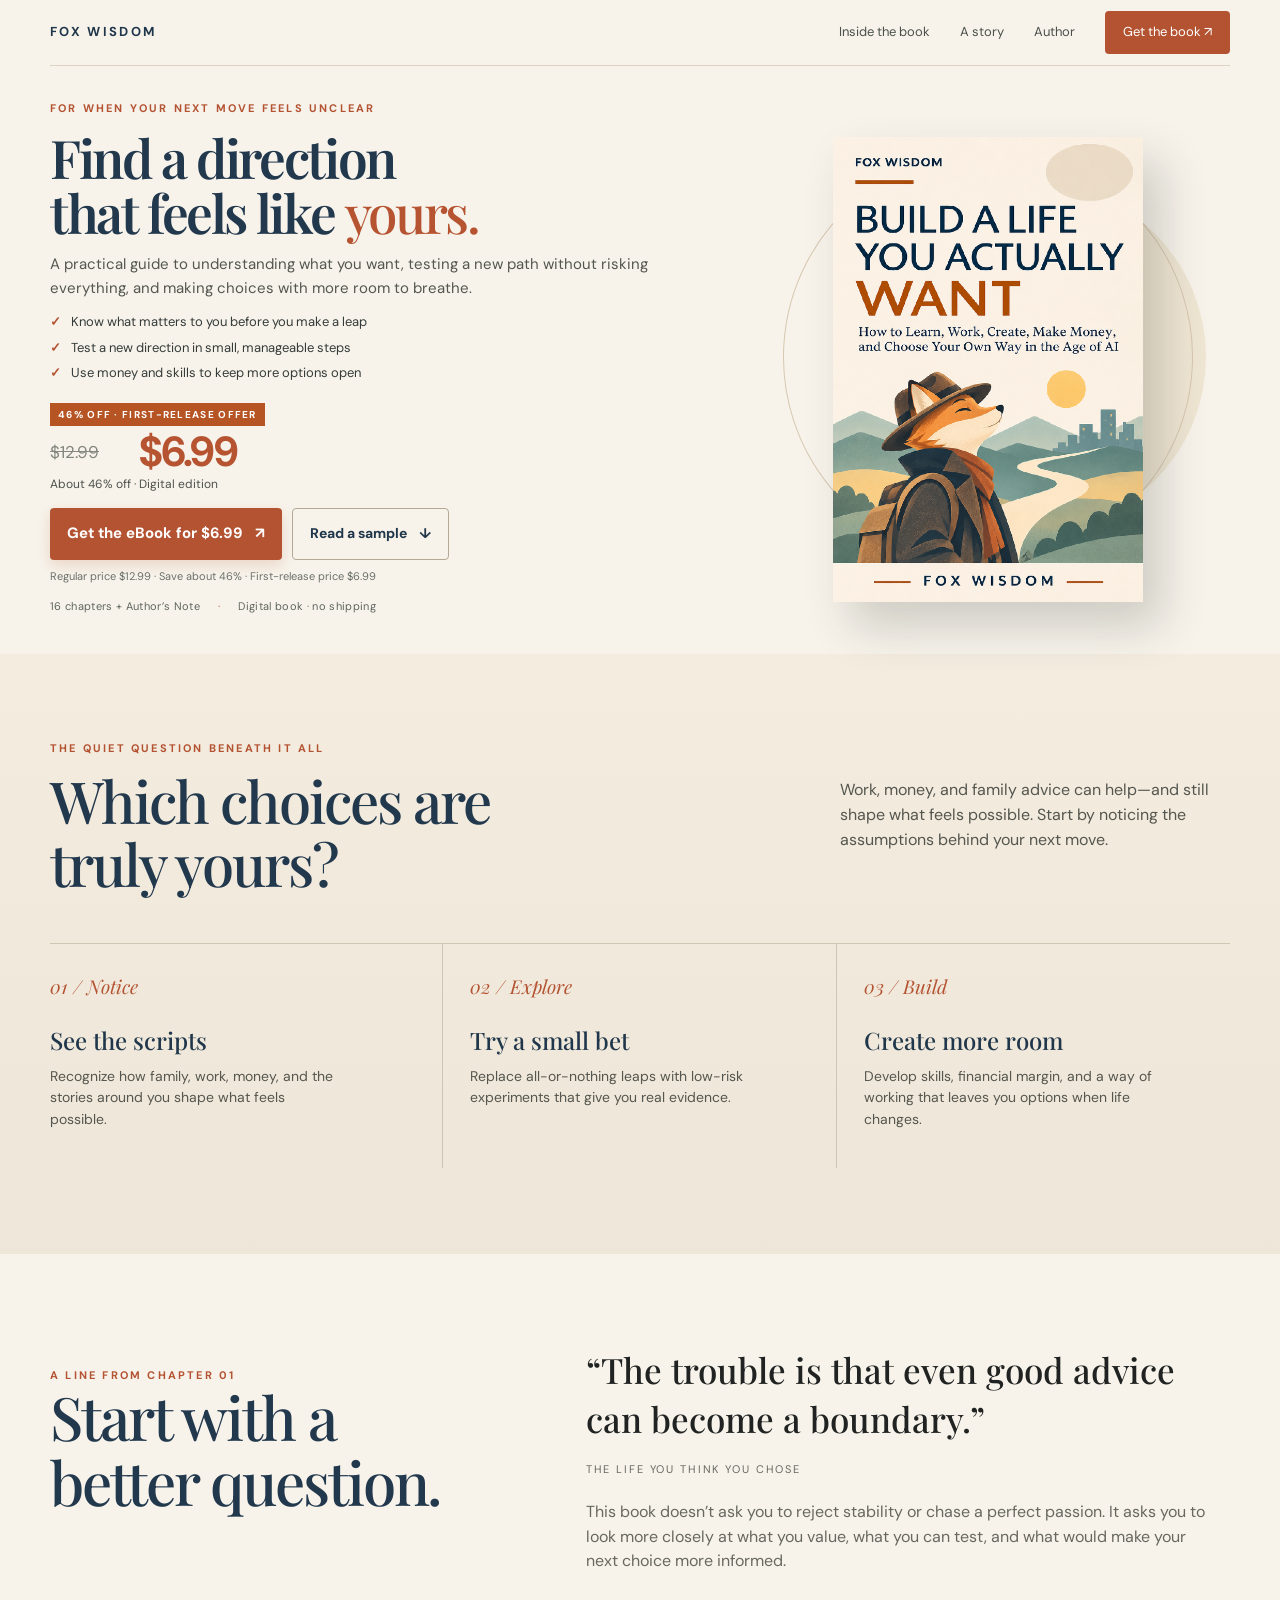
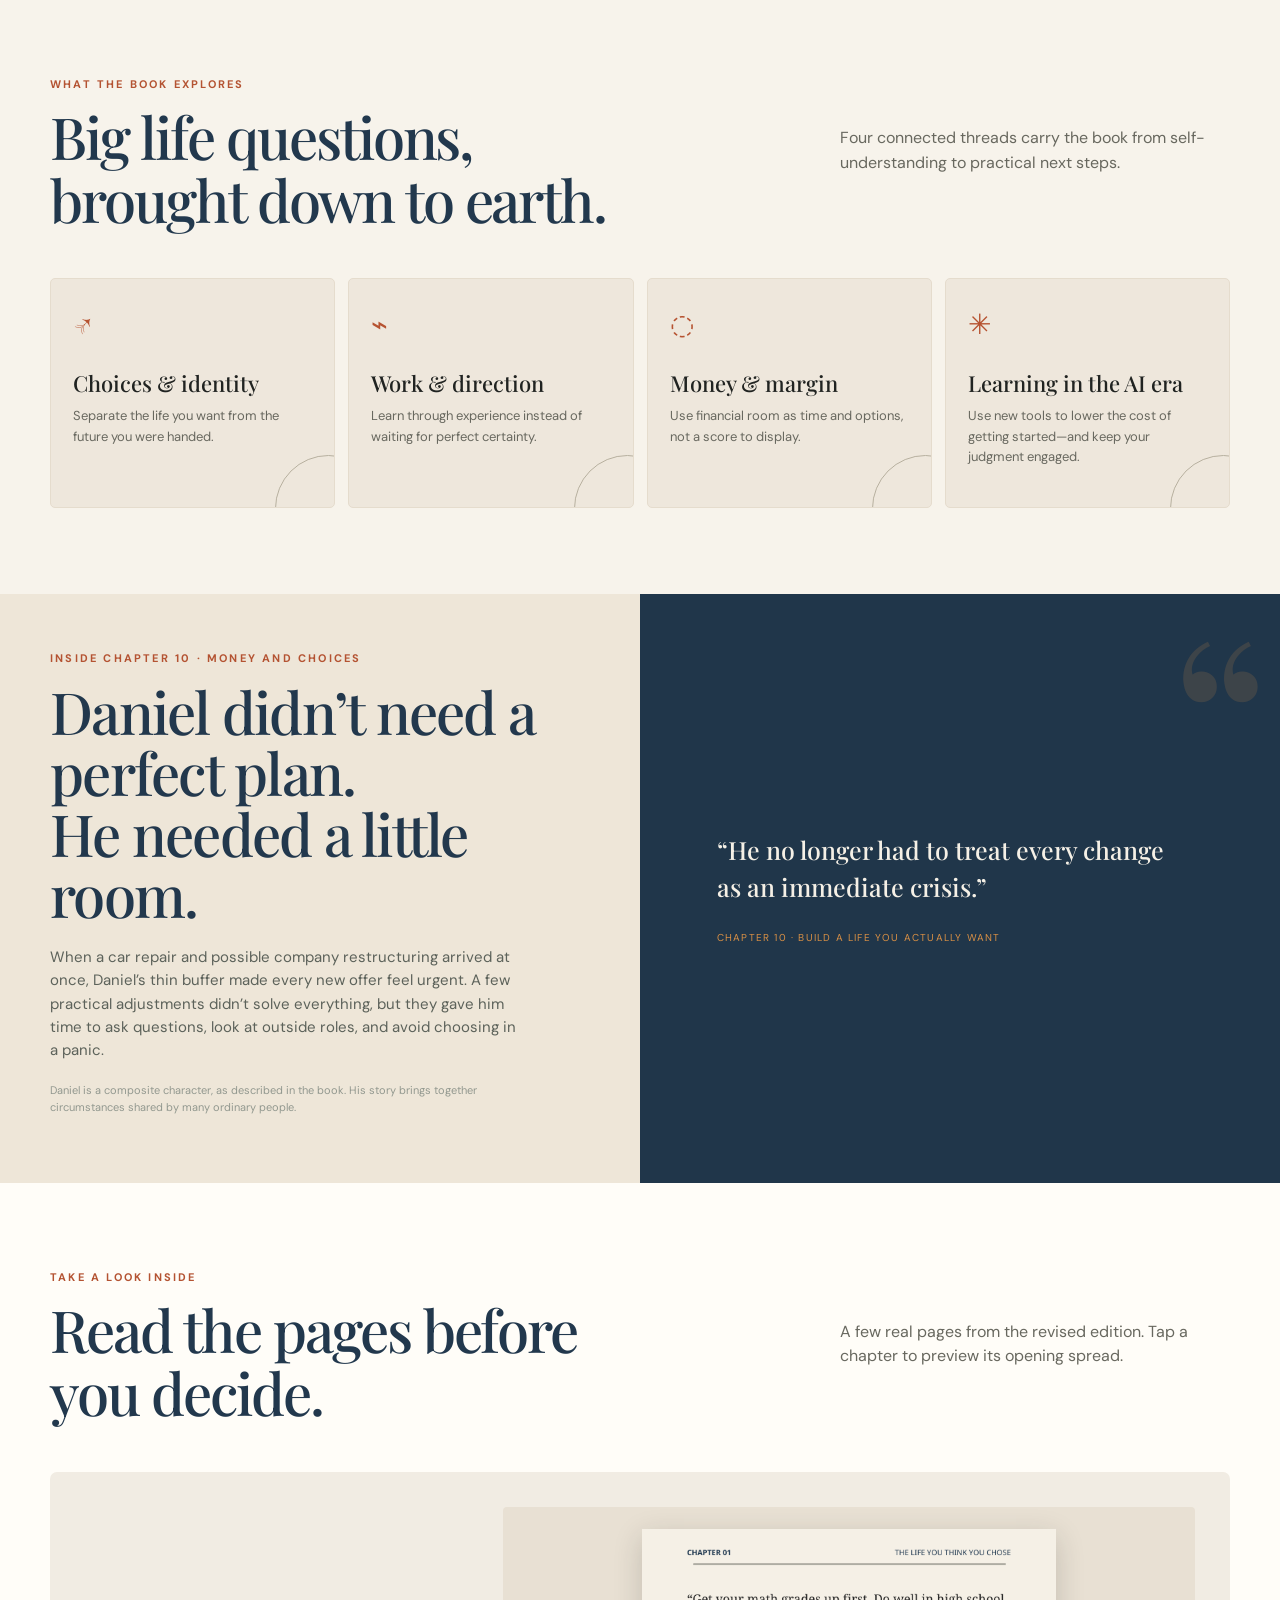
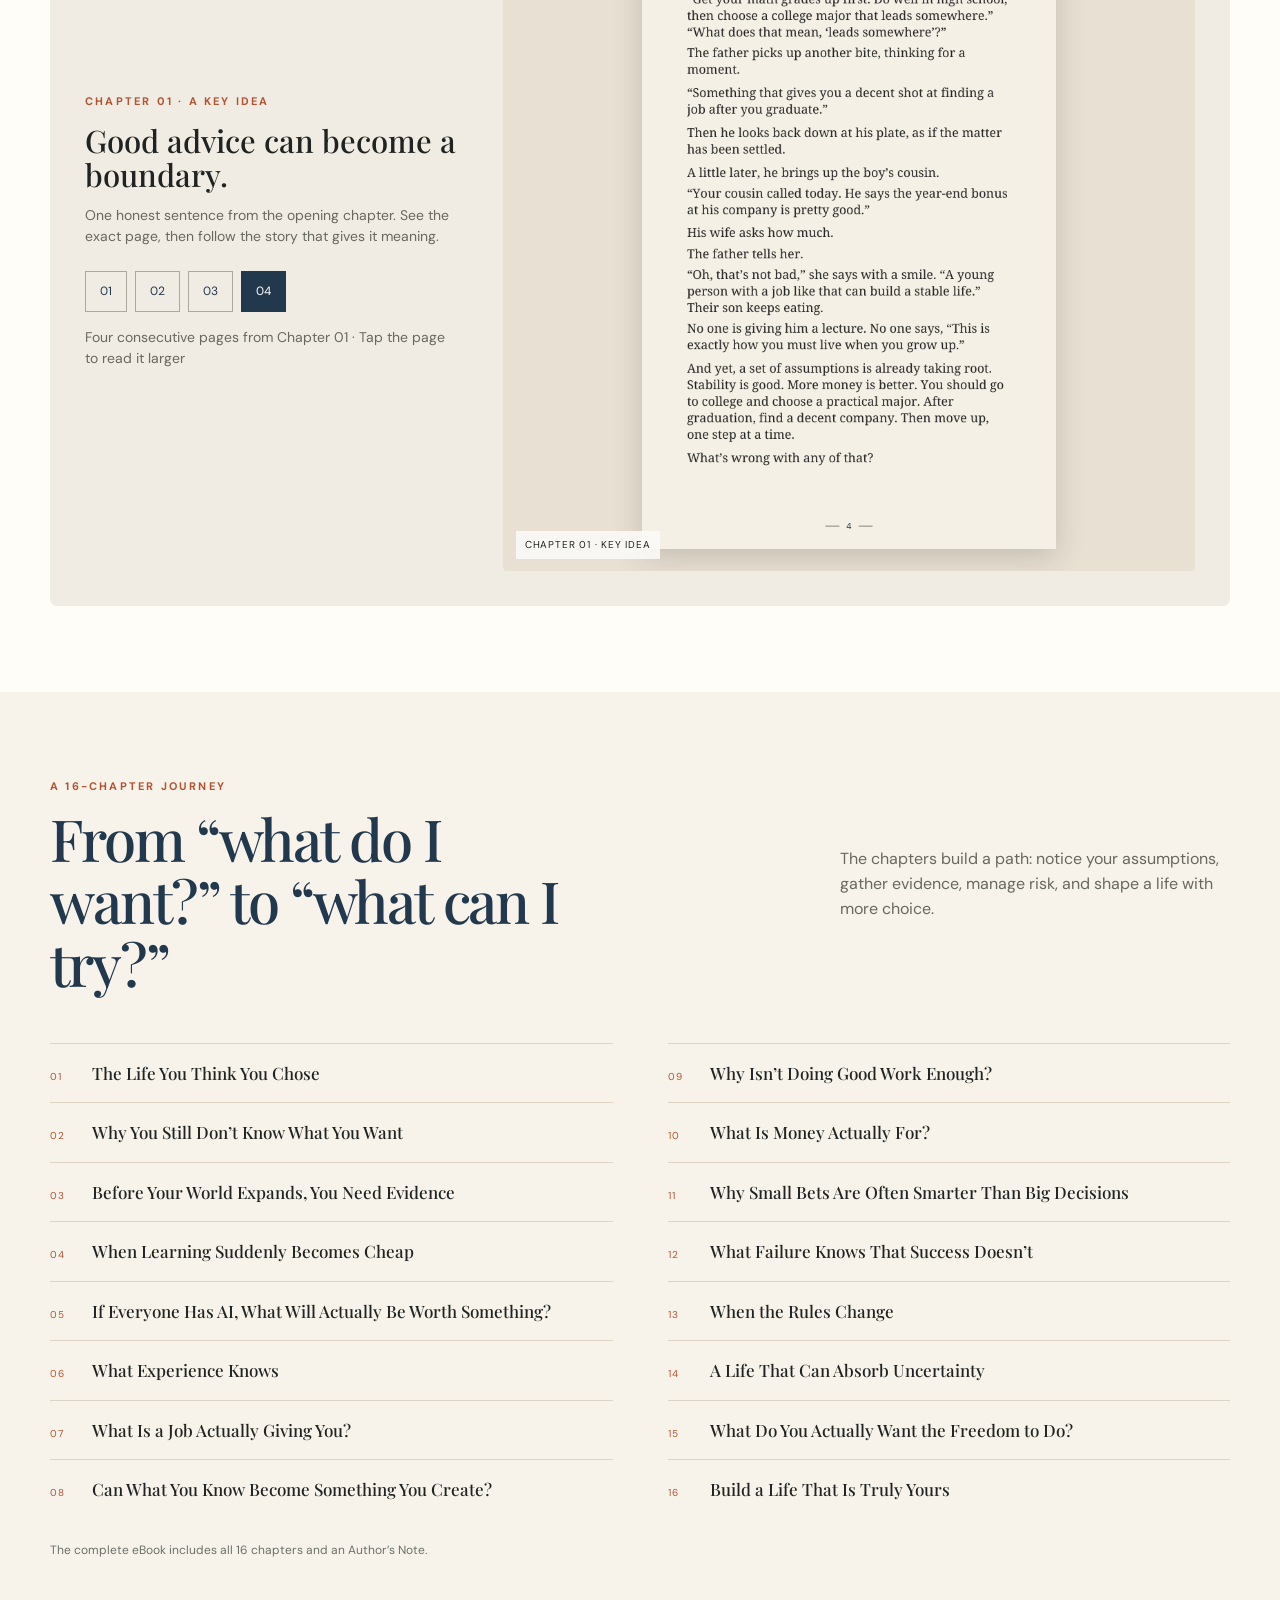
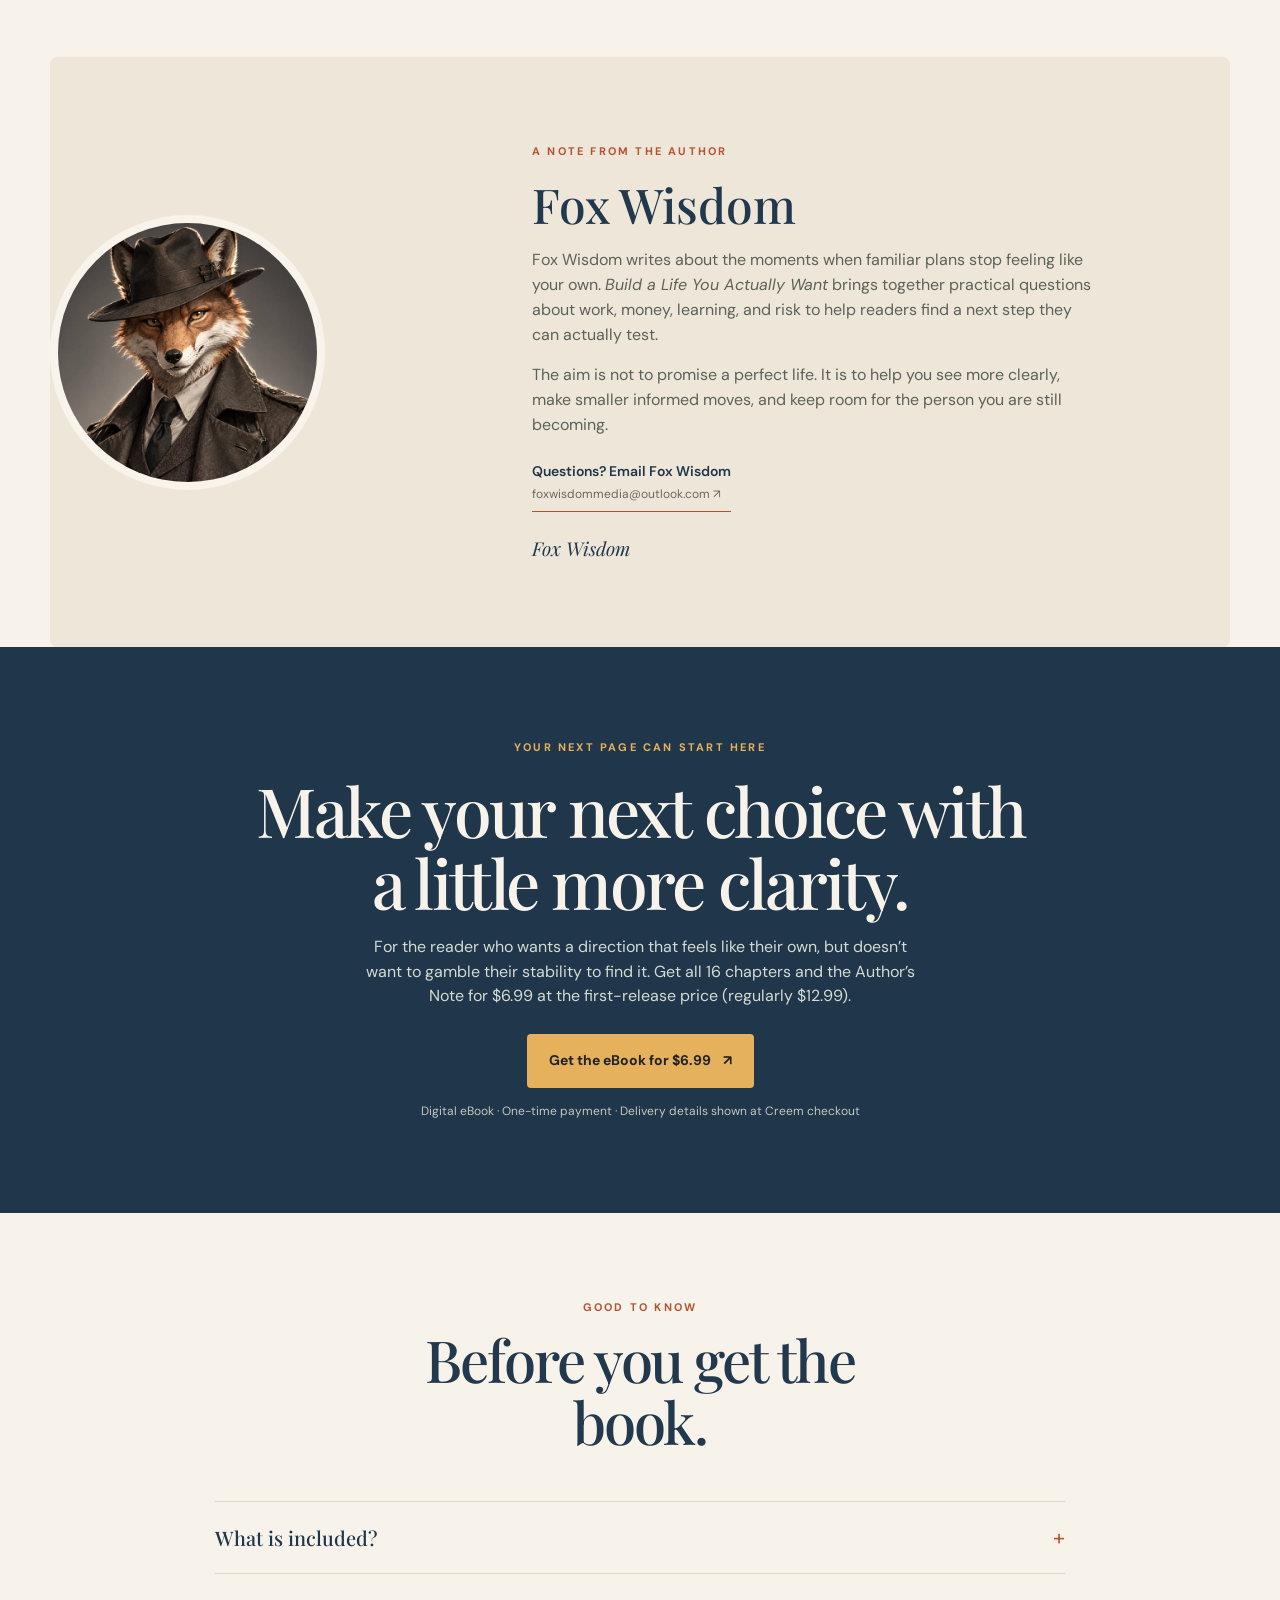
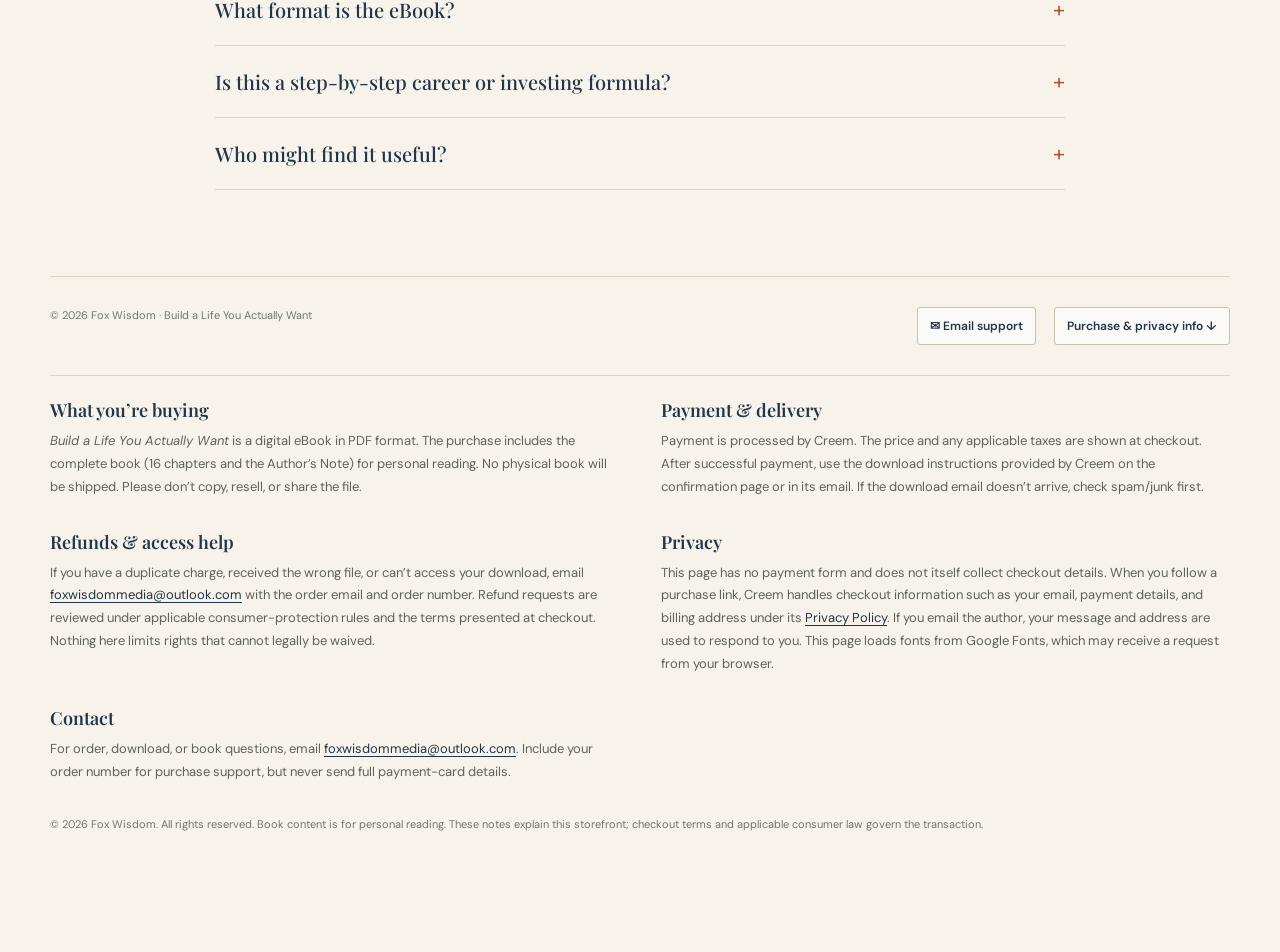
==== commit ea6e5913: "Add files via upload" ====
--- a/index.html
+++ b/index.html
@@ -36,7 +36,11 @@
 .price-block{display:grid;grid-template-columns:auto auto;justify-content:start;align-items:center;gap:3px 12px;background:transparent;border:0;border-radius:0;padding:0;margin-top:20px;width:max-content;max-width:100%;box-shadow:none}.price-block .launch-tag{grid-column:1/-1;justify-self:start;font-size:10px;padding:4px 8px;margin-bottom:2px}.price-block .old-price{font-size:17px}.price-block strong{font:700 42px/.98 var(--sans);letter-spacing:-.045em;color:var(--orange)}.price-block .price-caption{grid-column:1/-1;width:auto;margin:0;font-size:12px;color:#4d514c}.actions{margin-top:14px}.actions .buy-link{box-shadow:0 5px 14px #b6542430;font-size:15px}.mobile-buy .mobile-price strong{color:var(--orange);font:700 25px/.95 var(--sans)}
 @media(max-width:850px){.price-block{margin-top:17px;padding:0;gap:3px 10px}.price-block strong{font-size:38px}.price-block .price-caption{font-size:11px}.actions .buy-link{font-size:14px}}
 
-</style>
+.footer-links a{display:inline-flex;align-items:center;gap:7px;padding:9px 12px;border:1px solid #c9c0b0;border-radius:3px;background:#fbfaf7;color:#20364a;text-decoration:none;font-size:12px;font-weight:600;transition:background .2s,color .2s,border-color .2s}.footer-links a:hover{background:#18324b;color:#fff;border-color:#18324b}.footer-links a:focus-visible,.policies a:focus-visible{outline:3px solid #d99045;outline-offset:3px}.policies{border-top:1px solid var(--line);padding:22px 0 110px;color:#5f625b;font-size:13px;line-height:1.75}.policy-grid{display:grid;grid-template-columns:repeat(2,minmax(0,1fr));gap:22px 42px}.policy-card h3{font:600 18px var(--serif);color:#20364a;margin:0 0 8px}.policy-card p{margin:0 0 9px}.policy-card a{color:#20364a;text-decoration:underline;text-underline-offset:3px}.policy-small{font-size:11px;color:#72746d;margin-top:22px!important}.footer-links{flex-wrap:wrap}@media(max-width:600px){.footer-links{gap:9px}.footer-links a{padding:10px 11px}.policy-grid{grid-template-columns:1fr;gap:20px}.policies{font-size:12px;padding-bottom:125px}}<style id="mobile-ux">
+html{scroll-padding-top:72px;-webkit-text-size-adjust:100%}
+@media(max-width:850px){body{padding-bottom:calc(78px + env(safe-area-inset-bottom))}.mobile-buy{min-height:68px;padding:8px 14px calc(8px + env(safe-area-inset-bottom));gap:10px}.mobile-buy .mobile-price{display:flex;align-items:baseline;gap:8px;white-space:nowrap}.mobile-buy .mobile-price del{font-size:12px;color:#777}.mobile-buy .button{width:auto;min-width:154px;min-height:48px;padding:12px 14px;font-size:14px}.reader-controls{gap:8px}.reader-controls button{min-height:48px;font-size:14px;touch-action:manipulation}.page-frame{cursor:zoom-in;touch-action:manipulation}.page-frame:focus-visible{outline:3px solid #b45332;outline-offset:3px}.faq-q{min-height:56px;padding:15px 0;touch-action:manipulation}.footer-links a{min-height:44px;align-items:center;justify-content:center}.topbar .navbuy{min-height:44px;display:inline-flex;align-items:center}}
+@media(max-width:380px){.mobile-buy{gap:7px;padding-left:10px;padding-right:10px}.mobile-buy .mobile-price{gap:5px}.mobile-buy .mobile-price del{font-size:11px}.mobile-buy .mobile-price strong{font-size:22px}.mobile-buy .button{min-width:132px;padding:10px;font-size:13px}.reader-controls{gap:6px}.reader-controls button{padding:8px 4px}}
+</style></style>
 </head>
 <body>
 <header class="wrap topbar"><a class="brand" href="#top">FOX WISDOM</a><nav class="nav" aria-label="Main navigation"><a href="#inside">Inside the book</a><a href="#story">A story</a><a href="#author">Author</a><a class="navbuy buy-link" href="#buy">Get the book <span>↗</span></a></nav></header>
@@ -46,15 +50,25 @@
 <section class="section"><div class="wrap manifesto"><div><div class="eyebrow">A line from Chapter 01</div><h2>Start with a better question.</h2></div><div><blockquote>“The trouble is that even good advice can become a boundary.”</blockquote><div class="quote-by">The Life You Think You Chose</div><p style="margin-top:22px;color:var(--muted);max-width:630px">This book doesn’t ask you to reject stability or chase a perfect passion. It asks you to look more closely at what you value, what you can test, and what would make your next choice more informed.</p></div></div></section>
 <section class="section" id="inside" style="padding-top:0"><div class="wrap"><div class="section-head"><div><div class="eyebrow">What the book explores</div><h2>Big life questions, brought down to earth.</h2></div><p>Four connected threads carry the book from self-understanding to practical next steps.</p></div><div class="themes"><article class="theme"><div class="icon">↗</div><h3>Choices & identity</h3><p>Separate the life you want from the future you were handed.</p></article><article class="theme"><div class="icon">⌁</div><h3>Work & direction</h3><p>Learn through experience instead of waiting for perfect certainty.</p></article><article class="theme"><div class="icon">◌</div><h3>Money & margin</h3><p>Use financial room as time and options, not a score to display.</p></article><article class="theme"><div class="icon">✳</div><h3>Learning in the AI era</h3><p>Use new tools to lower the cost of getting started—and keep your judgment engaged.</p></article></div></div></section>
 <section class="story" id="story"><div class="story-left"><div class="eyebrow">Inside Chapter 10 · Money and choices</div><h2>Daniel didn’t need a perfect plan.<br>He needed a little room.</h2><p>When a car repair and possible company restructuring arrived at once, Daniel’s thin buffer made every new offer feel urgent. A few practical adjustments didn’t solve everything, but they gave him time to ask questions, look at outside roles, and avoid choosing in a panic.</p><p class="note">Daniel is a composite character, as described in the book. His story brings together circumstances shared by many ordinary people.</p></div><div class="story-right"><p>“He no longer had to treat every change as an immediate crisis.”</p><small>Chapter 10 · Build a Life You Actually Want</small></div></section>
-<section class="section read" id="read"><div class="wrap"><div class="section-head"><div><div class="eyebrow">Take a look inside</div><h2>Read the pages before you decide.</h2></div><p>A few real pages from the revised edition. Tap a chapter to preview its opening spread.</p></div><div class="reader"><div class="reader-info"><div class="eyebrow" id="sample-label">Chapter 01 · a key idea</div><h3 id="sample-title">Good advice can become a boundary.</h3><p>One honest sentence from the opening chapter. See the exact page, then follow the story that gives it meaning.</p><div class="reader-controls"><button data-img="sample-1.png" data-title="The Life You Think You Chose" data-label="Chapter 01 · title page">01</button><button data-img="sample-2.png" data-title="The expectations we inherit" data-label="Chapter 01 · opening story">02</button><button data-img="sample-3.png" data-title="A dinner table can teach you" data-label="Chapter 01 · dinner table">03</button><button class="active" data-img="sample-4.png" data-title="Good advice can become a boundary." data-label="Chapter 01 · key idea">04</button></div><p class="micro" style="margin-top:15px">Four consecutive pages from Chapter 01 · Tap the page to read it larger</p></div><div class="page-frame" id="page-frame"><img id="sample-img" src="assets/sample-4.png" alt="Real page from chapter 1: The trouble is that even good advice can become a boundary"><span class="page-label" id="page-label">Chapter 01 · key idea</span></div></div></div></div></section>
+<section class="section read" id="read"><div class="wrap"><div class="section-head"><div><div class="eyebrow">Take a look inside</div><h2>Read the pages before you decide.</h2></div><p>A few real pages from the revised edition. Tap a chapter to preview its opening spread.</p></div><div class="reader"><div class="reader-info"><div class="eyebrow" id="sample-label">Chapter 01 · a key idea</div><h3 id="sample-title">Good advice can become a boundary.</h3><p>One honest sentence from the opening chapter. See the exact page, then follow the story that gives it meaning.</p><div class="reader-controls"><button data-img="sample-1.png" data-title="The Life You Think You Chose" data-label="Chapter 01 · title page">01</button><button data-img="sample-2.png" data-title="The expectations we inherit" data-label="Chapter 01 · opening story">02</button><button data-img="sample-3.png" data-title="A dinner table can teach you" data-label="Chapter 01 · dinner table">03</button><button class="active" data-img="sample-4.png" data-title="Good advice can become a boundary." data-label="Chapter 01 · key idea">04</button></div><p class="micro" style="margin-top:15px">Four consecutive pages from Chapter 01 · Tap the page to read it larger</p></div><div class="page-frame" id="page-frame" role="button" tabindex="0" aria-label="Enlarge sample page" aria-pressed="false"><img id="sample-img" src="assets/sample-4.png" alt="Real page from chapter 1: The trouble is that even good advice can become a boundary"><span class="page-label" id="page-label">Chapter 01 · key idea</span></div></div></div></div></section>
 <section class="section"><div class="wrap"><div class="section-head"><div><div class="eyebrow">A 16-chapter journey</div><h2>From “what do I want?” to “what can I try?”</h2></div><p>The chapters build a path: notice your assumptions, gather evidence, manage risk, and shape a life with more choice.</p></div><div class="chapters"><div class="chapter"><span>01</span><p>The Life You Think You Chose</p></div><div class="chapter"><span>09</span><p>Why Isn’t Doing Good Work Enough?</p></div><div class="chapter"><span>02</span><p>Why You Still Don’t Know What You Want</p></div><div class="chapter"><span>10</span><p>What Is Money Actually For?</p></div><div class="chapter"><span>03</span><p>Before Your World Expands, You Need Evidence</p></div><div class="chapter"><span>11</span><p>Why Small Bets Are Often Smarter Than Big Decisions</p></div><div class="chapter"><span>04</span><p>When Learning Suddenly Becomes Cheap</p></div><div class="chapter"><span>12</span><p>What Failure Knows That Success Doesn’t</p></div><div class="chapter"><span>05</span><p>If Everyone Has AI, What Will Actually Be Worth Something?</p></div><div class="chapter"><span>13</span><p>When the Rules Change</p></div><div class="chapter"><span>06</span><p>What Experience Knows</p></div><div class="chapter"><span>14</span><p>A Life That Can Absorb Uncertainty</p></div><div class="chapter"><span>07</span><p>What Is a Job Actually Giving You?</p></div><div class="chapter"><span>15</span><p>What Do You Actually Want the Freedom to Do?</p></div><div class="chapter"><span>08</span><p>Can What You Know Become Something You Create?</p></div><div class="chapter"><span>16</span><p>Build a Life That Is Truly Yours</p></div></div><p class="micro" style="margin-top:22px">The complete eBook includes all 16 chapters and an Author’s Note.</p></div></section>
 <section class="wrap author section" id="author"><img class="avatar" src="assets/fox-wisdom.webp" alt="Fox Wisdom author avatar"><div><div class="eyebrow">A note from the author</div><h2>Fox Wisdom</h2><p>Fox Wisdom writes about the moments when familiar plans stop feeling like your own. <em>Build a Life You Actually Want</em> brings together practical questions about work, money, learning, and risk to help readers find a next step they can actually test.</p><p>The aim is not to promise a perfect life. It is to help you see more clearly, make smaller informed moves, and keep room for the person you are still becoming.</p><a class="contact-link" href="mailto:foxwisdommedia@outlook.com">Questions? Email Fox Wisdom <span>foxwisdommedia@outlook.com ↗</span></a><div class="signature">Fox Wisdom</div></div></section>
 <section class="offer" id="buy"><div class="eyebrow">Your next page can start here</div><h2>Make your next choice with a little more clarity.</h2><p>For the reader who wants a direction that feels like their own, but doesn’t want to gamble their stability to find it. Get all 16 chapters and the Author’s Note for $6.99 at the first-release price (regularly $12.99).</p><a class="button buy-link" href="#buy">Get the eBook for $6.99 <span>↗</span></a><div class="micro">Digital eBook · One-time payment · Delivery details shown at Creem checkout</div></section>
 <section class="section"><div class="wrap"><div class="section-head" style="justify-content:center;text-align:center"><div><div class="eyebrow">Good to know</div><h2 style="margin-left:auto;margin-right:auto">Before you get the book.</h2></div></div><div class="faq"><article class="faq-item"><button class="faq-q">What is included? <b>+</b></button><div class="faq-a"><p>A digital eBook with 16 chapters and an Author’s Note. It explores choices, work, money, learning, AI, uncertainty, and how to test new directions in manageable steps.</p></div></article><article class="faq-item"><button class="faq-q">What format is the eBook? <b>+</b></button><div class="faq-a"><p>This is a digital book; no physical item will be shipped. Check the Creem checkout for the available file format and how the eBook will be delivered before you pay.</p></div></article><article class="faq-item"><button class="faq-q">Is this a step-by-step career or investing formula? <b>+</b></button><div class="faq-a"><p>No. It is a reflective, practical nonfiction book about making choices and learning from experiments. It does not promise a specific financial, career, or personal outcome.</p></div></article><article class="faq-item"><button class="faq-q">Who might find it useful? <b>+</b></button><div class="faq-a"><p>Readers who feel unsure what they want next, are rethinking work, considering a new direction, or want to balance stability with room to grow.</p></div></article></div></div></section>
-</main><footer class="wrap"><span>© <span id="year"></span> Fox Wisdom · Build a Life You Actually Want</span><span class="footer-links"><a href="mailto:foxwisdommedia@outlook.com">Contact</a><a href="#policies">Privacy &amp; digital purchase info</a></span></footer><section class="wrap policies" id="policies"><p><strong>Privacy &amp; support.</strong> This page does not collect payment information. If you email Fox Wisdom, your email will be used to reply to your request. Payment and download details will be shown by the checkout provider before purchase. For order or download help, email <a href="mailto:foxwisdommedia@outlook.com">foxwisdommedia@outlook.com</a> and include your order number.</p><p>© <span class="copyright-year"></span> Fox Wisdom. All rights reserved. eBook for personal reading only.</p></section><div class="mobile-buy"><div class="mobile-price"><del>$12.99</del><strong>$6.99</strong></div><a class="button buy-link" href="#buy">Get the eBook <span>↗</span></a></div><div class="toast" id="toast" role="status" aria-live="polite"></div>
+</main><footer class="wrap"><span>© <span id="year"></span> Fox Wisdom · Build a Life You Actually Want</span><nav class="footer-links" aria-label="Contact and policies"><a href="mailto:foxwisdommedia@outlook.com?subject=Fox%20Wisdom%20eBook%20Support">✉ Email support</a><a href="#policies">Purchase &amp; privacy info ↓</a></nav></footer>
+<section class="wrap policies" id="policies" aria-label="Purchase, privacy and support information"><div class="policy-grid">
+<article class="policy-card"><h3>What you’re buying</h3><p><em>Build a Life You Actually Want</em> is a digital eBook in PDF format. The purchase includes the complete book (16 chapters and the Author’s Note) for personal reading. No physical book will be shipped. Please don’t copy, resell, or share the file.</p></article>
+<article class="policy-card"><h3>Payment &amp; delivery</h3><p>Payment is processed by Creem. The price and any applicable taxes are shown at checkout. After successful payment, use the download instructions provided by Creem on the confirmation page or in its email. If the download email doesn’t arrive, check spam/junk first.</p></article>
+<article class="policy-card"><h3>Refunds &amp; access help</h3><p>If you have a duplicate charge, received the wrong file, or can’t access your download, email <a href="mailto:foxwisdommedia@outlook.com?subject=eBook%20Order%20Help">foxwisdommedia@outlook.com</a> with the order email and order number. Refund requests are reviewed under applicable consumer-protection rules and the terms presented at checkout. Nothing here limits rights that cannot legally be waived.</p></article>
+<article class="policy-card"><h3>Privacy</h3><p>This page has no payment form and does not itself collect checkout details. When you follow a purchase link, Creem handles checkout information such as your email, payment details, and billing address under its <a href="https://www.creem.io/privacy" target="_blank" rel="noopener noreferrer">Privacy Policy</a>. If you email the author, your message and address are used to respond to you. This page loads fonts from Google Fonts, which may receive a request from your browser.</p></article>
+<article class="policy-card"><h3>Contact</h3><p>For order, download, or book questions, email <a href="mailto:foxwisdommedia@outlook.com">foxwisdommedia@outlook.com</a>. Include your order number for purchase support, but never send full payment-card details.</p></article>
+</div><p class="policy-small">© <span class="copyright-year"></span> Fox Wisdom. All rights reserved. Book content is for personal reading. These notes explain this storefront; checkout terms and applicable consumer law govern the transaction.</p></section><div class="mobile-buy"><div class="mobile-price"><del>$12.99</del><strong>$6.99</strong></div><a class="button buy-link" href="#buy">Get the eBook <span>↗</span></a></div><div class="toast" id="toast" role="status" aria-live="polite"></div>
 <script>
 const CONFIG={checkoutUrl:"https://www.creem.io/payment/prod_6KvBEg4ZL99u1zCPJ60ok1"};
-const toast=document.getElementById('toast');let toastTimer;function showToast(msg){toast.textContent=msg;toast.classList.add('show');clearTimeout(toastTimer);toastTimer=setTimeout(()=>toast.classList.remove('show'),3500)}document.querySelectorAll('.buy-link').forEach(link=>link.addEventListener('click',e=>{if(CONFIG.checkoutUrl){e.preventDefault();window.location.href=CONFIG.checkoutUrl}else{e.preventDefault();document.getElementById('buy').scrollIntoView({behavior:'smooth'});showToast('Creem checkout is not connected yet. Add your live checkout URL in CONFIG.checkoutUrl to accept orders.')}}));document.querySelectorAll('.reader-controls button').forEach(button=>button.addEventListener('click',()=>{document.querySelectorAll('.reader-controls button').forEach(b=>b.classList.remove('active'));button.classList.add('active');const img=document.getElementById('sample-img');img.src='assets/'+button.dataset.img;img.alt='Sample page from '+button.dataset.title;document.getElementById('sample-title').textContent=button.dataset.title;document.getElementById('sample-label').textContent=button.dataset.label;document.getElementById('page-label').textContent=button.dataset.label+' pages';document.getElementById('page-frame').classList.remove('zoom')}));document.getElementById('page-frame').addEventListener('click',e=>e.currentTarget.classList.toggle('zoom'));document.querySelectorAll('.faq-q').forEach(button=>button.addEventListener('click',()=>{const item=button.closest('.faq-item');item.classList.toggle('open');button.querySelector('b').textContent=item.classList.contains('open')?'−':'+'}));document.getElementById('year').textContent=new Date().getFullYear();document.querySelector('.copyright-year').textContent=new Date().getFullYear();
+document.querySelectorAll('.reader-controls button').forEach((button,index)=>{button.setAttribute('aria-pressed',button.classList.contains('active')?'true':'false');button.setAttribute('aria-label','Preview page '+(index+1)+': '+button.dataset.title)});document.querySelectorAll('.faq-q').forEach((button,index)=>{const answer=button.nextElementSibling;if(answer){answer.id='faq-answer-'+(index+1);button.setAttribute('aria-controls',answer.id);button.setAttribute('aria-expanded','false')}});const toast=document.getElementById('toast');let toastTimer;function showToast(msg){toast.textContent=msg;toast.classList.add('show');clearTimeout(toastTimer);toastTimer=setTimeout(()=>toast.classList.remove('show'),3500)}document.querySelectorAll('.buy-link').forEach(link=>link.addEventListener('click',e=>{if(CONFIG.checkoutUrl){e.preventDefault();window.location.href=CONFIG.checkoutUrl}else{e.preventDefault();document.getElementById('buy').scrollIntoView({behavior:'smooth'});showToast('Creem checkout is not connected yet. Add your live checkout URL in CONFIG.checkoutUrl to accept orders.')}}));document.querySelectorAll('.reader-controls button').forEach(button=>button.addEventListener('click',()=>{document.querySelectorAll('.reader-controls button').forEach(b=>{b.classList.remove('active');b.setAttribute('aria-pressed','false')});button.classList.add('active');button.setAttribute('aria-pressed','true');const img=document.getElementById('sample-img');img.src='assets/'+button.dataset.img;img.alt='Sample page from '+button.dataset.title;document.getElementById('sample-title').textContent=button.dataset.title;document.getElementById('sample-label').textContent=button.dataset.label;document.getElementById('page-label').textContent=button.dataset.label+' pages';const frame=document.getElementById('page-frame');frame.classList.remove('zoom');frame.setAttribute('aria-pressed','false');frame.setAttribute('aria-label','Enlarge sample page')}));const sampleFrame=document.getElementById('page-frame');function toggleSampleZoom(){const zoomed=sampleFrame.classList.toggle('zoom');sampleFrame.setAttribute('aria-pressed',zoomed?'true':'false');sampleFrame.setAttribute('aria-label',zoomed?'Reduce sample page':'Enlarge sample page')}sampleFrame.addEventListener('click',toggleSampleZoom);sampleFrame.addEventListener('keydown',e=>{if(e.key==='Enter'||e.key===' '){e.preventDefault();toggleSampleZoom()}});document.querySelectorAll('.faq-q').forEach(button=>button.addEventListener('click',()=>{const item=button.closest('.faq-item');item.classList.toggle('open');button.setAttribute('aria-expanded',item.classList.contains('open')?'true':'false');button.querySelector('b').textContent=item.classList.contains('open')?'−':'+'}));document.getElementById('year').textContent=new Date().getFullYear();document.querySelector('.copyright-year').textContent=new Date().getFullYear();
 </script>
 </body></html>
 
+
+
+
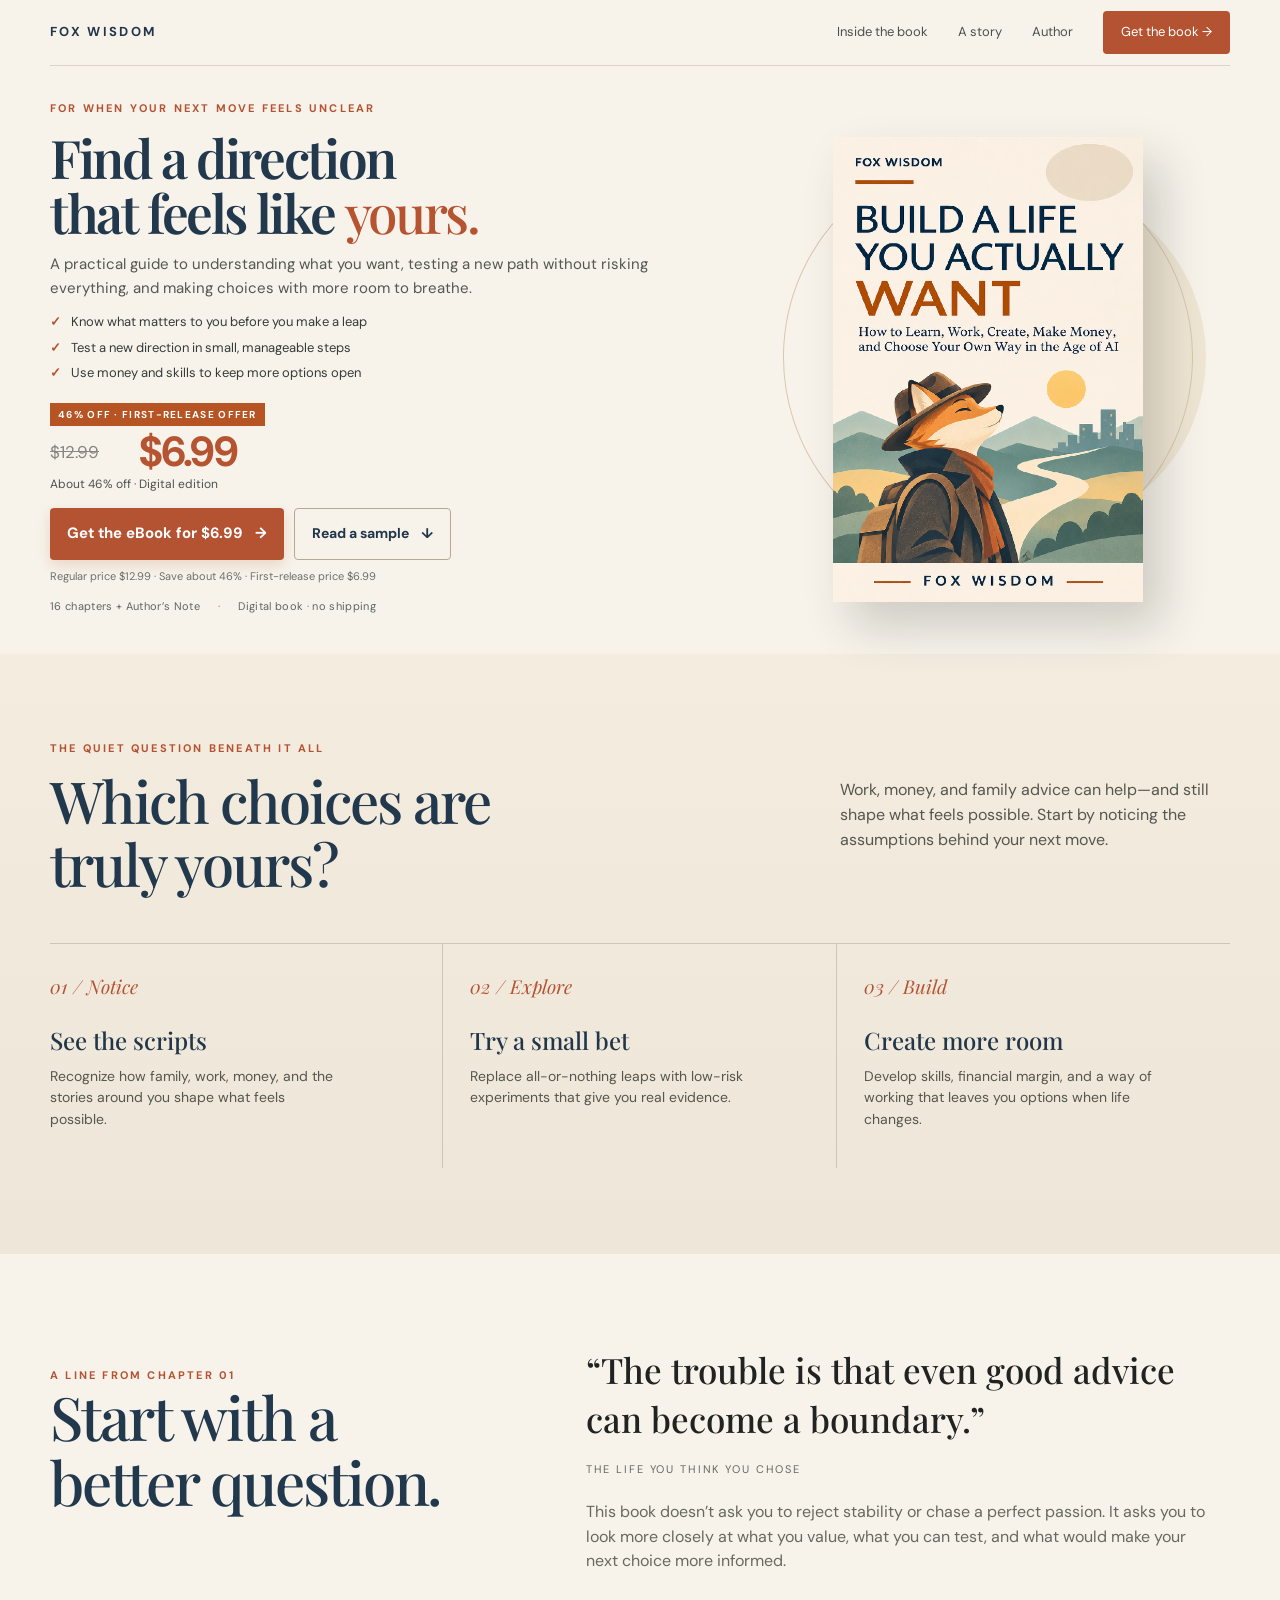
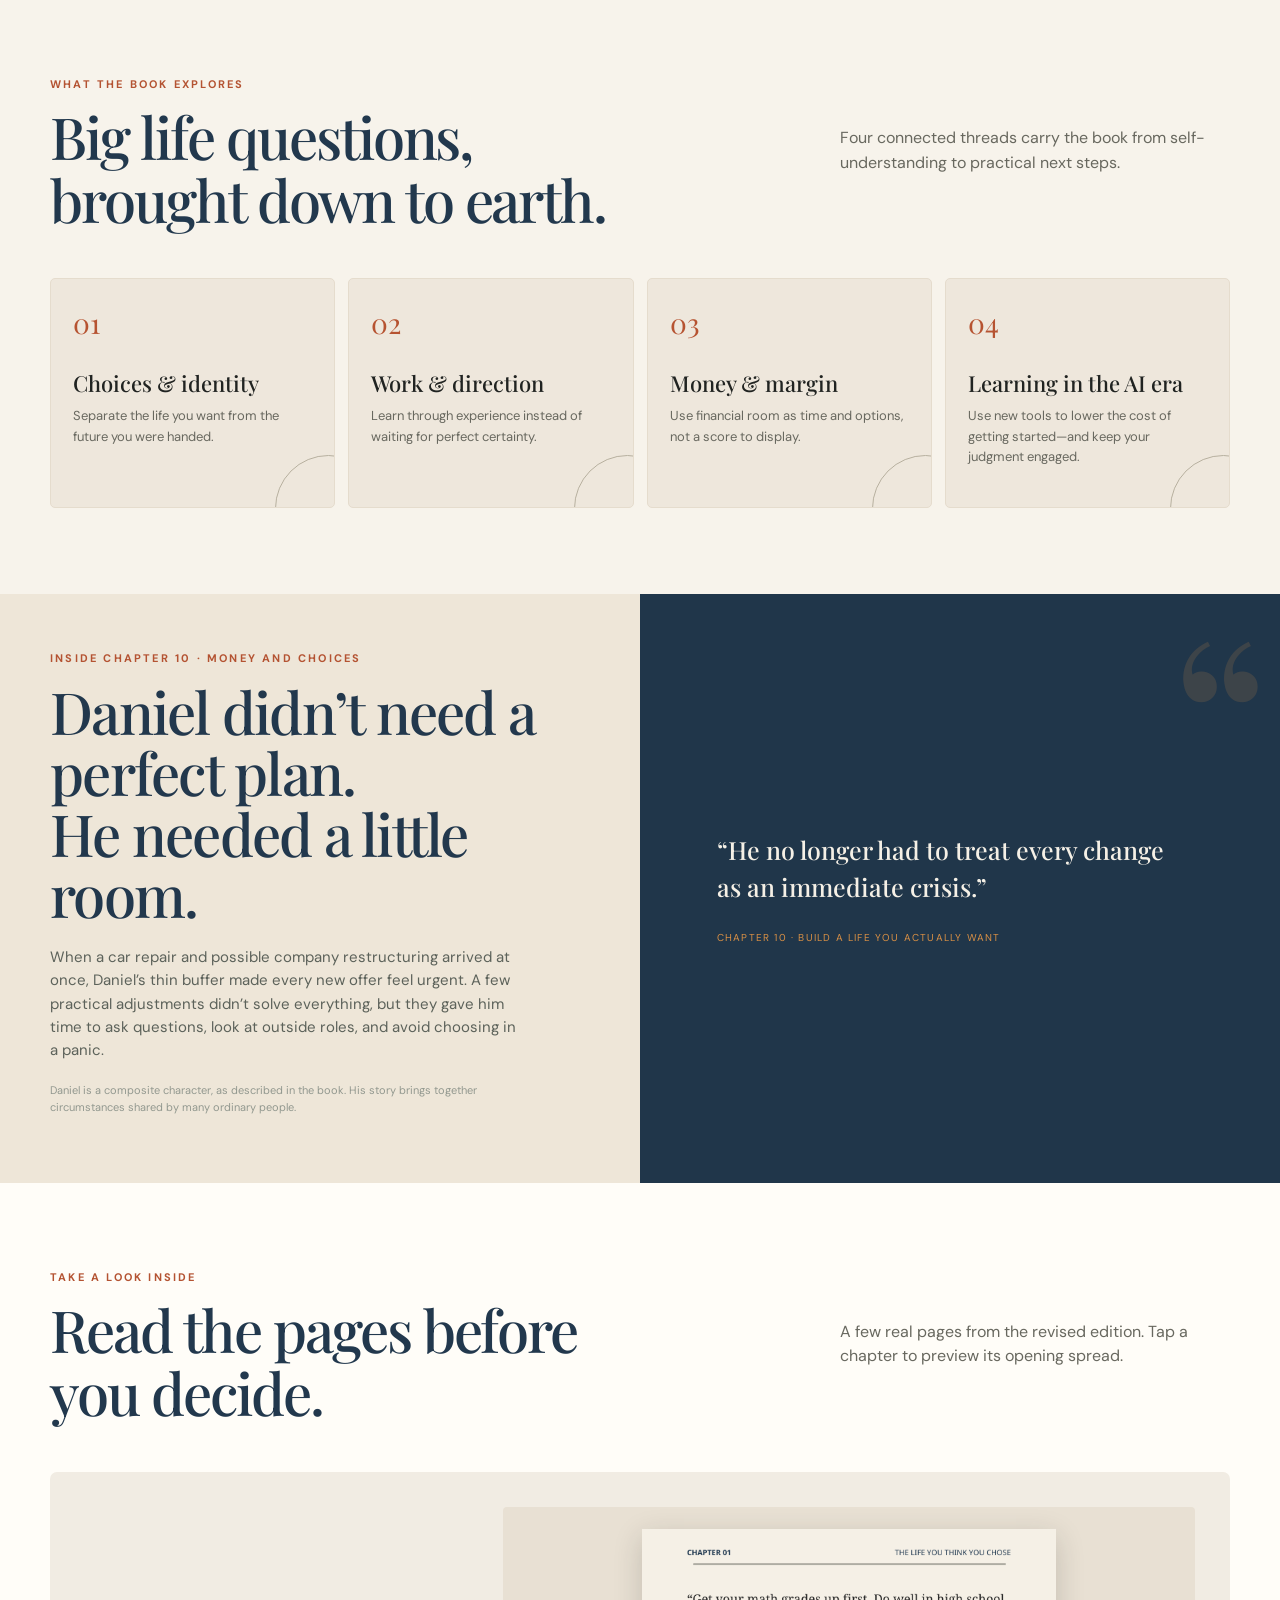
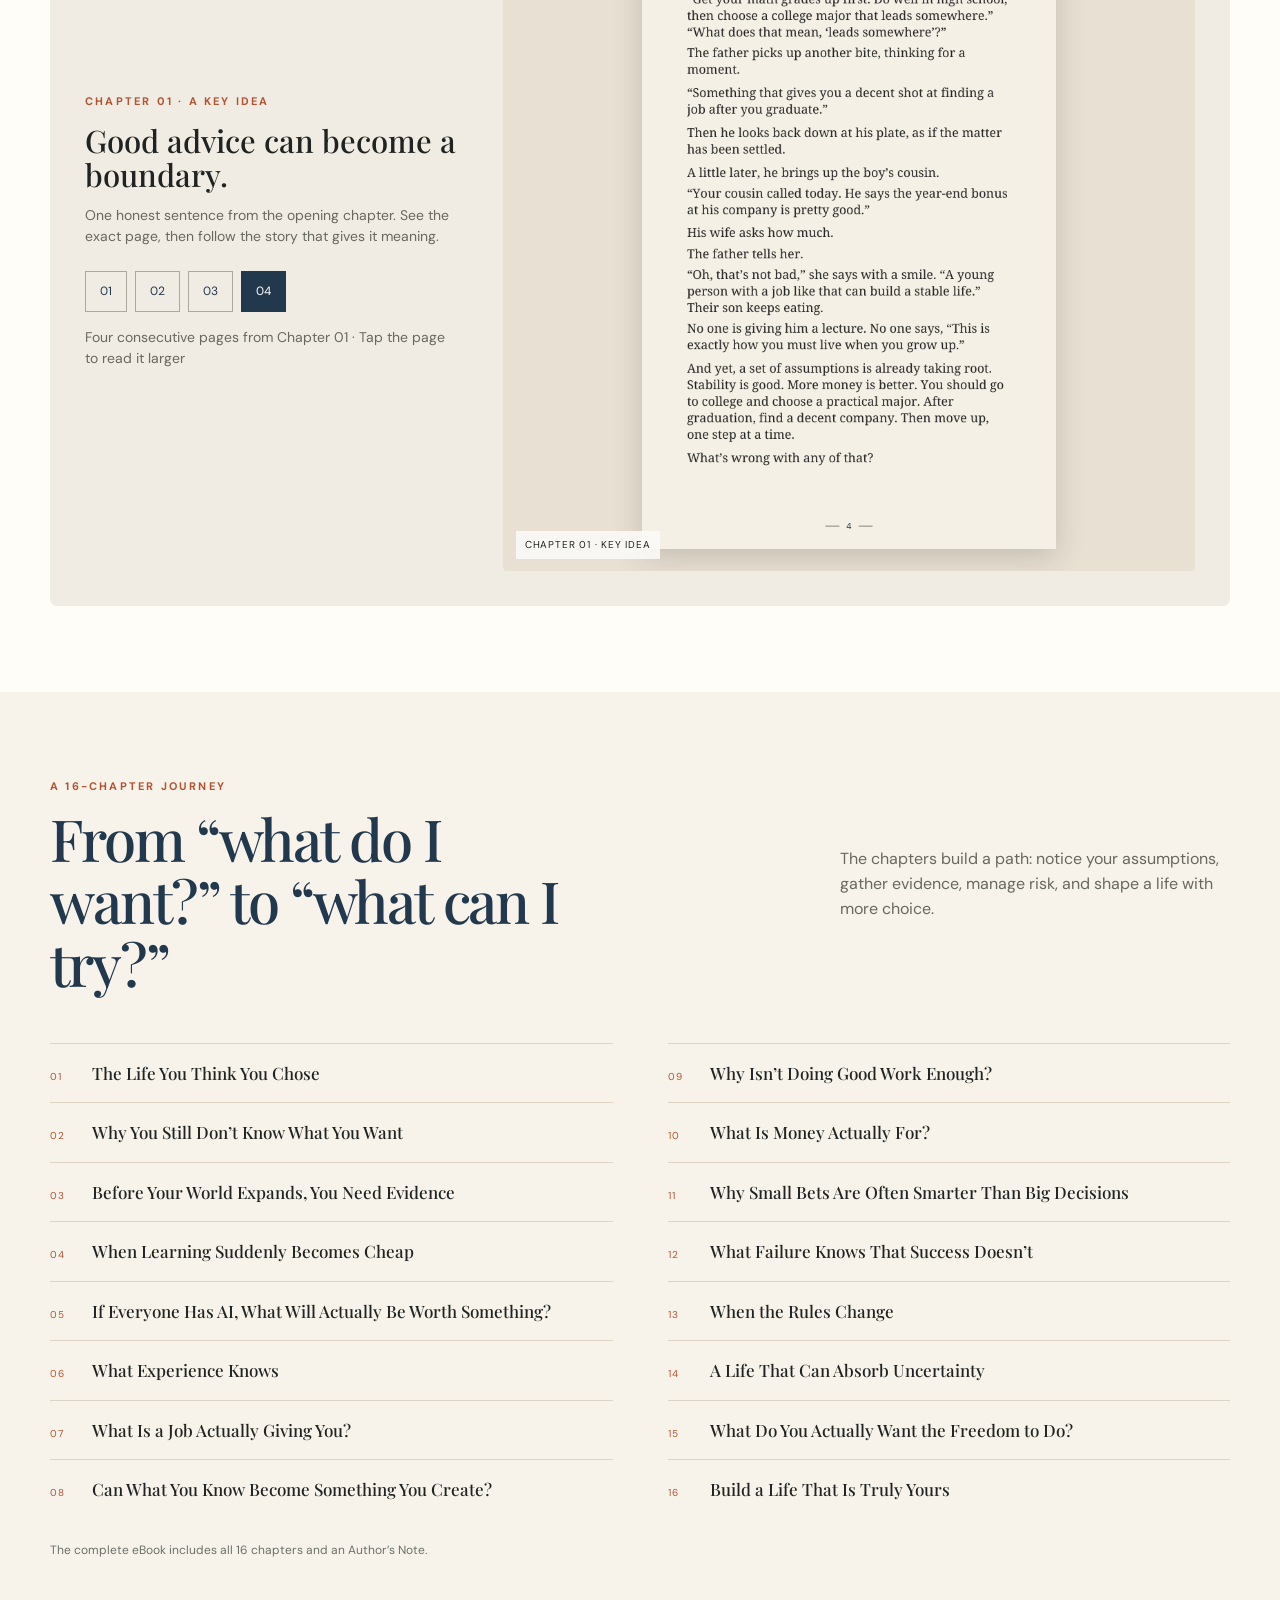
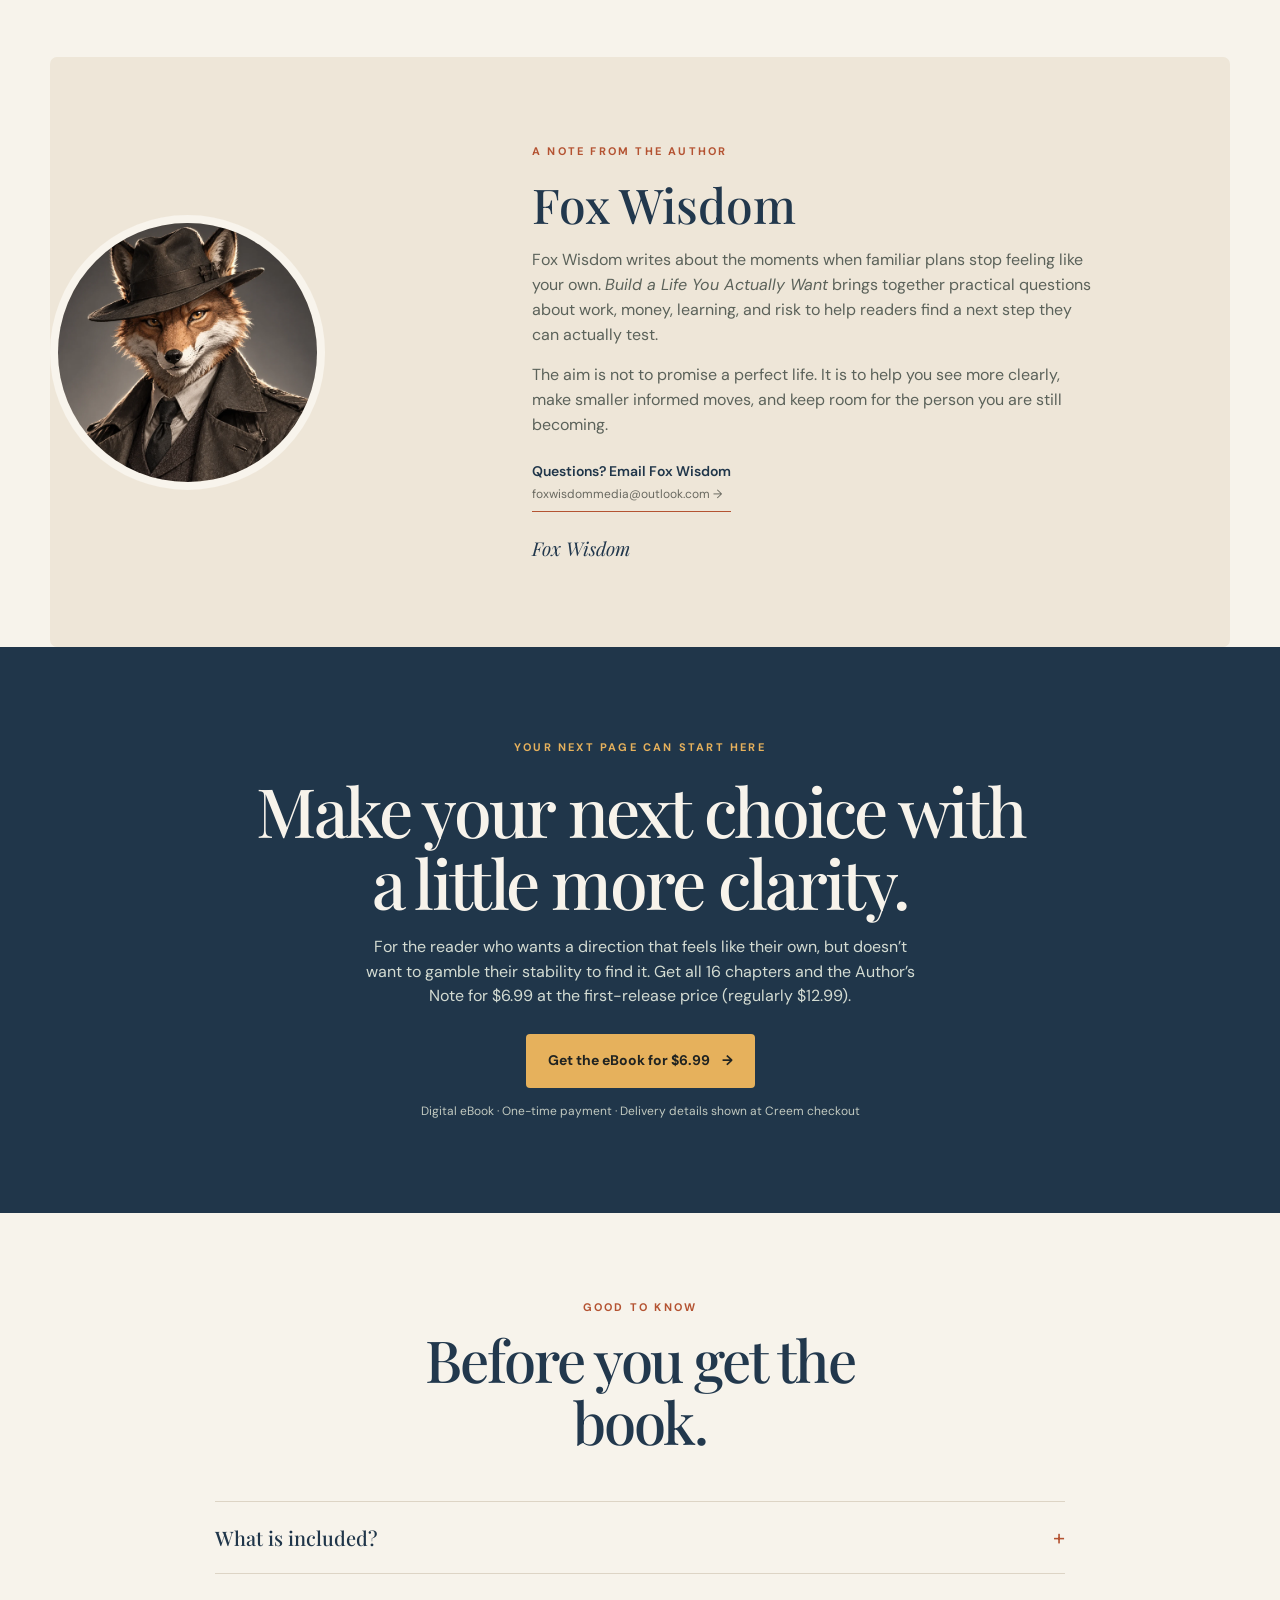
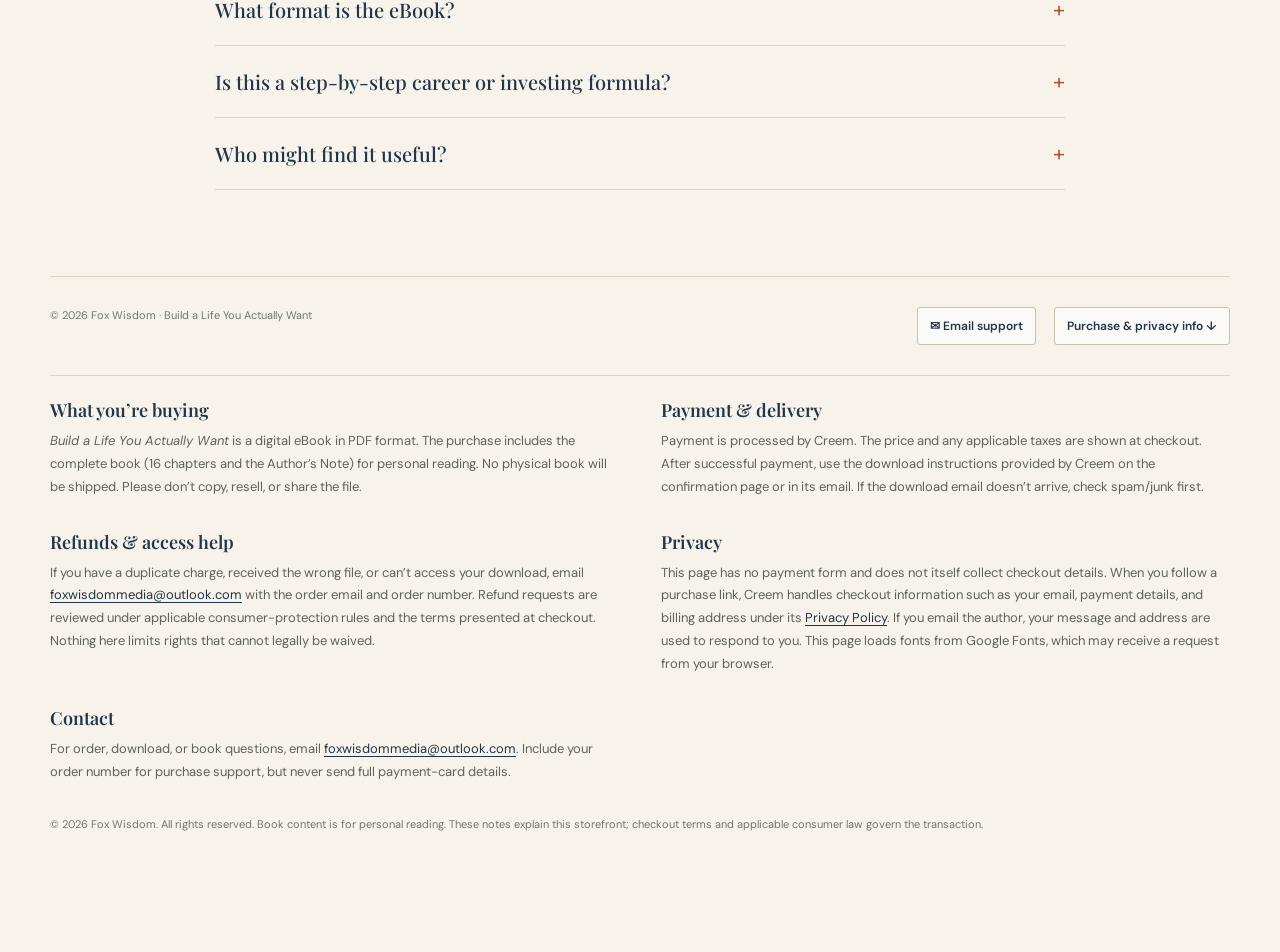
==== commit d6985e14: "Add files via upload" ====
--- a/index.html
+++ b/index.html
@@ -36,24 +36,24 @@
 .price-block{display:grid;grid-template-columns:auto auto;justify-content:start;align-items:center;gap:3px 12px;background:transparent;border:0;border-radius:0;padding:0;margin-top:20px;width:max-content;max-width:100%;box-shadow:none}.price-block .launch-tag{grid-column:1/-1;justify-self:start;font-size:10px;padding:4px 8px;margin-bottom:2px}.price-block .old-price{font-size:17px}.price-block strong{font:700 42px/.98 var(--sans);letter-spacing:-.045em;color:var(--orange)}.price-block .price-caption{grid-column:1/-1;width:auto;margin:0;font-size:12px;color:#4d514c}.actions{margin-top:14px}.actions .buy-link{box-shadow:0 5px 14px #b6542430;font-size:15px}.mobile-buy .mobile-price strong{color:var(--orange);font:700 25px/.95 var(--sans)}
 @media(max-width:850px){.price-block{margin-top:17px;padding:0;gap:3px 10px}.price-block strong{font-size:38px}.price-block .price-caption{font-size:11px}.actions .buy-link{font-size:14px}}
 
-.footer-links a{display:inline-flex;align-items:center;gap:7px;padding:9px 12px;border:1px solid #c9c0b0;border-radius:3px;background:#fbfaf7;color:#20364a;text-decoration:none;font-size:12px;font-weight:600;transition:background .2s,color .2s,border-color .2s}.footer-links a:hover{background:#18324b;color:#fff;border-color:#18324b}.footer-links a:focus-visible,.policies a:focus-visible{outline:3px solid #d99045;outline-offset:3px}.policies{border-top:1px solid var(--line);padding:22px 0 110px;color:#5f625b;font-size:13px;line-height:1.75}.policy-grid{display:grid;grid-template-columns:repeat(2,minmax(0,1fr));gap:22px 42px}.policy-card h3{font:600 18px var(--serif);color:#20364a;margin:0 0 8px}.policy-card p{margin:0 0 9px}.policy-card a{color:#20364a;text-decoration:underline;text-underline-offset:3px}.policy-small{font-size:11px;color:#72746d;margin-top:22px!important}.footer-links{flex-wrap:wrap}@media(max-width:600px){.footer-links{gap:9px}.footer-links a{padding:10px 11px}.policy-grid{grid-template-columns:1fr;gap:20px}.policies{font-size:12px;padding-bottom:125px}}<style id="mobile-ux">
+.footer-links a{display:inline-flex;align-items:center;gap:7px;padding:9px 12px;border:1px solid #c9c0b0;border-radius:3px;background:#fbfaf7;color:#20364a;text-decoration:none;font-size:12px;font-weight:600;transition:background .2s,color .2s,border-color .2s}.footer-links a:hover{background:#18324b;color:#fff;border-color:#18324b}.footer-links a:focus-visible,.policies a:focus-visible{outline:3px solid #d99045;outline-offset:3px}.policies{border-top:1px solid var(--line);padding:22px 0 110px;color:#5f625b;font-size:13px;line-height:1.75}.policy-grid{display:grid;grid-template-columns:repeat(2,minmax(0,1fr));gap:22px 42px}.policy-card h3{font:600 18px var(--serif);color:#20364a;margin:0 0 8px}.policy-card p{margin:0 0 9px}.policy-card a{color:#20364a;text-decoration:underline;text-underline-offset:3px}.policy-small{font-size:11px;color:#72746d;margin-top:22px!important}.footer-links{flex-wrap:wrap}@media(max-width:600px){.footer-links{gap:9px}.footer-links a{padding:10px 11px}.policy-grid{grid-template-columns:1fr;gap:20px}.policies{font-size:12px;padding-bottom:125px}}
 html{scroll-padding-top:72px;-webkit-text-size-adjust:100%}
-@media(max-width:850px){body{padding-bottom:calc(78px + env(safe-area-inset-bottom))}.mobile-buy{min-height:68px;padding:8px 14px calc(8px + env(safe-area-inset-bottom));gap:10px}.mobile-buy .mobile-price{display:flex;align-items:baseline;gap:8px;white-space:nowrap}.mobile-buy .mobile-price del{font-size:12px;color:#777}.mobile-buy .button{width:auto;min-width:154px;min-height:48px;padding:12px 14px;font-size:14px}.reader-controls{gap:8px}.reader-controls button{min-height:48px;font-size:14px;touch-action:manipulation}.page-frame{cursor:zoom-in;touch-action:manipulation}.page-frame:focus-visible{outline:3px solid #b45332;outline-offset:3px}.faq-q{min-height:56px;padding:15px 0;touch-action:manipulation}.footer-links a{min-height:44px;align-items:center;justify-content:center}.topbar .navbuy{min-height:44px;display:inline-flex;align-items:center}}
+@media(max-width:850px){body{padding-bottom:calc(78px + env(safe-area-inset-bottom))}.mobile-buy{transition:transform .24s ease,opacity .24s ease;min-height:68px;padding:8px 14px calc(8px + env(safe-area-inset-bottom));gap:10px}.mobile-buy .mobile-price{display:flex;align-items:baseline;gap:8px;white-space:nowrap}.mobile-buy .mobile-price del{font-size:12px;color:#777}.mobile-buy .button{width:auto;min-width:154px;min-height:48px;padding:12px 14px;font-size:14px}.reader-controls{gap:8px}.reader-controls button{min-height:48px;font-size:14px;touch-action:manipulation}.page-frame{cursor:zoom-in;touch-action:manipulation}.page-frame:focus-visible{outline:3px solid #b45332;outline-offset:3px}.faq-q{min-height:56px;padding:15px 0;touch-action:manipulation}.footer-links a{min-height:44px;align-items:center;justify-content:center}.topbar .navbuy{display:none}.actions{grid-template-columns:1fr;gap:8px}.actions .button{width:100%;min-height:50px;font-size:14px}.mobile-buy.is-hidden{transform:translateY(120%);opacity:0;pointer-events:none}.topbar .navbuy{min-height:44px;align-items:center}}
 @media(max-width:380px){.mobile-buy{gap:7px;padding-left:10px;padding-right:10px}.mobile-buy .mobile-price{gap:5px}.mobile-buy .mobile-price del{font-size:11px}.mobile-buy .mobile-price strong{font-size:22px}.mobile-buy .button{min-width:132px;padding:10px;font-size:13px}.reader-controls{gap:6px}.reader-controls button{padding:8px 4px}}
-</style></style>
+</style>
 </head>
 <body>
-<header class="wrap topbar"><a class="brand" href="#top">FOX WISDOM</a><nav class="nav" aria-label="Main navigation"><a href="#inside">Inside the book</a><a href="#story">A story</a><a href="#author">Author</a><a class="navbuy buy-link" href="#buy">Get the book <span>↗</span></a></nav></header>
+<header class="wrap topbar"><a class="brand" href="#top">FOX WISDOM</a><nav class="nav" aria-label="Main navigation"><a href="#inside">Inside the book</a><a href="#story">A story</a><a href="#author">Author</a><a class="navbuy buy-link" href="#buy">Get the book <span>→</span></a></nav></header>
 <main id="top">
-<section class="wrap hero"><div class="hero-copy"><div class="eyebrow">FOR WHEN YOUR NEXT MOVE FEELS UNCLEAR</div><h1>Find a direction<br>that feels like <em>yours.</em></h1><p>A practical guide to understanding what you want, testing a new path without risking everything, and making choices with more room to breathe.</p><ul class="benefits"><li>Know what matters to you before you make a leap</li><li>Test a new direction in small, manageable steps</li><li>Use money and skills to keep more options open</li></ul><div class="price-block"><span class="launch-tag">46% OFF · FIRST-RELEASE OFFER</span><span class="old-price">$12.99</span><strong>$6.99</strong><span class="price-caption">About 46% off · Digital edition</span></div><div class="actions"><a class="button buy-link" href="#buy">Get the eBook for $6.99 <span>↗</span></a><a class="button secondary" href="#read">Read a sample <span>↓</span></a></div><div class="price-note">Regular price $12.99 · Save about 46% · First-release price $6.99</div><div class="trustline"><span>16 chapters + Author’s Note</span><span>Digital book · no shipping</span></div></div><div class="bookstage" aria-label="Book cover illustration"><div class="sun"></div><div class="orbit"></div><img class="cover" src="assets/book-cover.png" alt="真实书籍封面：Build a Life You Actually Want，Fox Wisdom 著"></div></section>
+<section class="wrap hero"><div class="hero-copy"><div class="eyebrow">FOR WHEN YOUR NEXT MOVE FEELS UNCLEAR</div><h1>Find a direction<br>that feels like <em>yours.</em></h1><p>A practical guide to understanding what you want, testing a new path without risking everything, and making choices with more room to breathe.</p><ul class="benefits"><li>Know what matters to you before you make a leap</li><li>Test a new direction in small, manageable steps</li><li>Use money and skills to keep more options open</li></ul><div class="price-block"><span class="launch-tag">46% OFF · FIRST-RELEASE OFFER</span><span class="old-price">$12.99</span><strong>$6.99</strong><span class="price-caption">About 46% off · Digital edition</span></div><div class="actions"><a class="button buy-link" href="#buy">Get the eBook for $6.99 <span>→</span></a><a class="button secondary" href="#read">Read a sample <span>↓</span></a></div><div class="price-note">Regular price $12.99 · Save about 46% · First-release price $6.99</div><div class="trustline"><span>16 chapters + Author’s Note</span><span>Digital book · no shipping</span></div></div><div class="bookstage" aria-label="Book cover illustration"><div class="sun"></div><div class="orbit"></div><img class="cover" src="assets/book-cover.png" alt="真实书籍封面：Build a Life You Actually Want，Fox Wisdom 著"></div></section>
 <section class="band section"><div class="wrap"><div class="section-head"><div><div class="eyebrow">The quiet question beneath it all</div><h2>Which choices are truly yours?</h2></div><p>Work, money, and family advice can help—and still shape what feels possible. Start by noticing the assumptions behind your next move.</p></div><div class="clarity-grid"><article class="clarity-card"><div class="number">01 / Notice</div><h3>See the scripts</h3><p>Recognize how family, work, money, and the stories around you shape what feels possible.</p></article><article class="clarity-card"><div class="number">02 / Explore</div><h3>Try a small bet</h3><p>Replace all-or-nothing leaps with low-risk experiments that give you real evidence.</p></article><article class="clarity-card"><div class="number">03 / Build</div><h3>Create more room</h3><p>Develop skills, financial margin, and a way of working that leaves you options when life changes.</p></article></div></div></section>
 <section class="section"><div class="wrap manifesto"><div><div class="eyebrow">A line from Chapter 01</div><h2>Start with a better question.</h2></div><div><blockquote>“The trouble is that even good advice can become a boundary.”</blockquote><div class="quote-by">The Life You Think You Chose</div><p style="margin-top:22px;color:var(--muted);max-width:630px">This book doesn’t ask you to reject stability or chase a perfect passion. It asks you to look more closely at what you value, what you can test, and what would make your next choice more informed.</p></div></div></section>
-<section class="section" id="inside" style="padding-top:0"><div class="wrap"><div class="section-head"><div><div class="eyebrow">What the book explores</div><h2>Big life questions, brought down to earth.</h2></div><p>Four connected threads carry the book from self-understanding to practical next steps.</p></div><div class="themes"><article class="theme"><div class="icon">↗</div><h3>Choices & identity</h3><p>Separate the life you want from the future you were handed.</p></article><article class="theme"><div class="icon">⌁</div><h3>Work & direction</h3><p>Learn through experience instead of waiting for perfect certainty.</p></article><article class="theme"><div class="icon">◌</div><h3>Money & margin</h3><p>Use financial room as time and options, not a score to display.</p></article><article class="theme"><div class="icon">✳</div><h3>Learning in the AI era</h3><p>Use new tools to lower the cost of getting started—and keep your judgment engaged.</p></article></div></div></section>
+<section class="section" id="inside" style="padding-top:0"><div class="wrap"><div class="section-head"><div><div class="eyebrow">What the book explores</div><h2>Big life questions, brought down to earth.</h2></div><p>Four connected threads carry the book from self-understanding to practical next steps.</p></div><div class="themes"><article class="theme"><div class="icon">01</div><h3>Choices &amp; identity</h3><p>Separate the life you want from the future you were handed.</p></article><article class="theme"><div class="icon">02</div><h3>Work &amp; direction</h3><p>Learn through experience instead of waiting for perfect certainty.</p></article><article class="theme"><div class="icon">03</div><h3>Money &amp; margin</h3><p>Use financial room as time and options, not a score to display.</p></article><article class="theme"><div class="icon">04</div><h3>Learning in the AI era</h3><p>Use new tools to lower the cost of getting started—and keep your judgment engaged.</p></article></div></div></section>
 <section class="story" id="story"><div class="story-left"><div class="eyebrow">Inside Chapter 10 · Money and choices</div><h2>Daniel didn’t need a perfect plan.<br>He needed a little room.</h2><p>When a car repair and possible company restructuring arrived at once, Daniel’s thin buffer made every new offer feel urgent. A few practical adjustments didn’t solve everything, but they gave him time to ask questions, look at outside roles, and avoid choosing in a panic.</p><p class="note">Daniel is a composite character, as described in the book. His story brings together circumstances shared by many ordinary people.</p></div><div class="story-right"><p>“He no longer had to treat every change as an immediate crisis.”</p><small>Chapter 10 · Build a Life You Actually Want</small></div></section>
 <section class="section read" id="read"><div class="wrap"><div class="section-head"><div><div class="eyebrow">Take a look inside</div><h2>Read the pages before you decide.</h2></div><p>A few real pages from the revised edition. Tap a chapter to preview its opening spread.</p></div><div class="reader"><div class="reader-info"><div class="eyebrow" id="sample-label">Chapter 01 · a key idea</div><h3 id="sample-title">Good advice can become a boundary.</h3><p>One honest sentence from the opening chapter. See the exact page, then follow the story that gives it meaning.</p><div class="reader-controls"><button data-img="sample-1.png" data-title="The Life You Think You Chose" data-label="Chapter 01 · title page">01</button><button data-img="sample-2.png" data-title="The expectations we inherit" data-label="Chapter 01 · opening story">02</button><button data-img="sample-3.png" data-title="A dinner table can teach you" data-label="Chapter 01 · dinner table">03</button><button class="active" data-img="sample-4.png" data-title="Good advice can become a boundary." data-label="Chapter 01 · key idea">04</button></div><p class="micro" style="margin-top:15px">Four consecutive pages from Chapter 01 · Tap the page to read it larger</p></div><div class="page-frame" id="page-frame" role="button" tabindex="0" aria-label="Enlarge sample page" aria-pressed="false"><img id="sample-img" src="assets/sample-4.png" alt="Real page from chapter 1: The trouble is that even good advice can become a boundary"><span class="page-label" id="page-label">Chapter 01 · key idea</span></div></div></div></div></section>
 <section class="section"><div class="wrap"><div class="section-head"><div><div class="eyebrow">A 16-chapter journey</div><h2>From “what do I want?” to “what can I try?”</h2></div><p>The chapters build a path: notice your assumptions, gather evidence, manage risk, and shape a life with more choice.</p></div><div class="chapters"><div class="chapter"><span>01</span><p>The Life You Think You Chose</p></div><div class="chapter"><span>09</span><p>Why Isn’t Doing Good Work Enough?</p></div><div class="chapter"><span>02</span><p>Why You Still Don’t Know What You Want</p></div><div class="chapter"><span>10</span><p>What Is Money Actually For?</p></div><div class="chapter"><span>03</span><p>Before Your World Expands, You Need Evidence</p></div><div class="chapter"><span>11</span><p>Why Small Bets Are Often Smarter Than Big Decisions</p></div><div class="chapter"><span>04</span><p>When Learning Suddenly Becomes Cheap</p></div><div class="chapter"><span>12</span><p>What Failure Knows That Success Doesn’t</p></div><div class="chapter"><span>05</span><p>If Everyone Has AI, What Will Actually Be Worth Something?</p></div><div class="chapter"><span>13</span><p>When the Rules Change</p></div><div class="chapter"><span>06</span><p>What Experience Knows</p></div><div class="chapter"><span>14</span><p>A Life That Can Absorb Uncertainty</p></div><div class="chapter"><span>07</span><p>What Is a Job Actually Giving You?</p></div><div class="chapter"><span>15</span><p>What Do You Actually Want the Freedom to Do?</p></div><div class="chapter"><span>08</span><p>Can What You Know Become Something You Create?</p></div><div class="chapter"><span>16</span><p>Build a Life That Is Truly Yours</p></div></div><p class="micro" style="margin-top:22px">The complete eBook includes all 16 chapters and an Author’s Note.</p></div></section>
-<section class="wrap author section" id="author"><img class="avatar" src="assets/fox-wisdom.webp" alt="Fox Wisdom author avatar"><div><div class="eyebrow">A note from the author</div><h2>Fox Wisdom</h2><p>Fox Wisdom writes about the moments when familiar plans stop feeling like your own. <em>Build a Life You Actually Want</em> brings together practical questions about work, money, learning, and risk to help readers find a next step they can actually test.</p><p>The aim is not to promise a perfect life. It is to help you see more clearly, make smaller informed moves, and keep room for the person you are still becoming.</p><a class="contact-link" href="mailto:foxwisdommedia@outlook.com">Questions? Email Fox Wisdom <span>foxwisdommedia@outlook.com ↗</span></a><div class="signature">Fox Wisdom</div></div></section>
-<section class="offer" id="buy"><div class="eyebrow">Your next page can start here</div><h2>Make your next choice with a little more clarity.</h2><p>For the reader who wants a direction that feels like their own, but doesn’t want to gamble their stability to find it. Get all 16 chapters and the Author’s Note for $6.99 at the first-release price (regularly $12.99).</p><a class="button buy-link" href="#buy">Get the eBook for $6.99 <span>↗</span></a><div class="micro">Digital eBook · One-time payment · Delivery details shown at Creem checkout</div></section>
+<section class="wrap author section" id="author"><img class="avatar" src="assets/fox-wisdom.webp" alt="Fox Wisdom author avatar"><div><div class="eyebrow">A note from the author</div><h2>Fox Wisdom</h2><p>Fox Wisdom writes about the moments when familiar plans stop feeling like your own. <em>Build a Life You Actually Want</em> brings together practical questions about work, money, learning, and risk to help readers find a next step they can actually test.</p><p>The aim is not to promise a perfect life. It is to help you see more clearly, make smaller informed moves, and keep room for the person you are still becoming.</p><a class="contact-link" href="mailto:foxwisdommedia@outlook.com">Questions? Email Fox Wisdom <span>foxwisdommedia@outlook.com →</span></a><div class="signature">Fox Wisdom</div></div></section>
+<section class="offer" id="buy"><div class="eyebrow">Your next page can start here</div><h2>Make your next choice with a little more clarity.</h2><p>For the reader who wants a direction that feels like their own, but doesn’t want to gamble their stability to find it. Get all 16 chapters and the Author’s Note for $6.99 at the first-release price (regularly $12.99).</p><a class="button buy-link" href="#buy">Get the eBook for $6.99 <span>→</span></a><div class="micro">Digital eBook · One-time payment · Delivery details shown at Creem checkout</div></section>
 <section class="section"><div class="wrap"><div class="section-head" style="justify-content:center;text-align:center"><div><div class="eyebrow">Good to know</div><h2 style="margin-left:auto;margin-right:auto">Before you get the book.</h2></div></div><div class="faq"><article class="faq-item"><button class="faq-q">What is included? <b>+</b></button><div class="faq-a"><p>A digital eBook with 16 chapters and an Author’s Note. It explores choices, work, money, learning, AI, uncertainty, and how to test new directions in manageable steps.</p></div></article><article class="faq-item"><button class="faq-q">What format is the eBook? <b>+</b></button><div class="faq-a"><p>This is a digital book; no physical item will be shipped. Check the Creem checkout for the available file format and how the eBook will be delivered before you pay.</p></div></article><article class="faq-item"><button class="faq-q">Is this a step-by-step career or investing formula? <b>+</b></button><div class="faq-a"><p>No. It is a reflective, practical nonfiction book about making choices and learning from experiments. It does not promise a specific financial, career, or personal outcome.</p></div></article><article class="faq-item"><button class="faq-q">Who might find it useful? <b>+</b></button><div class="faq-a"><p>Readers who feel unsure what they want next, are rethinking work, considering a new direction, or want to balance stability with room to grow.</p></div></article></div></div></section>
 </main><footer class="wrap"><span>© <span id="year"></span> Fox Wisdom · Build a Life You Actually Want</span><nav class="footer-links" aria-label="Contact and policies"><a href="mailto:foxwisdommedia@outlook.com?subject=Fox%20Wisdom%20eBook%20Support">✉ Email support</a><a href="#policies">Purchase &amp; privacy info ↓</a></nav></footer>
 <section class="wrap policies" id="policies" aria-label="Purchase, privacy and support information"><div class="policy-grid">
@@ -62,13 +62,16 @@
 <article class="policy-card"><h3>Refunds &amp; access help</h3><p>If you have a duplicate charge, received the wrong file, or can’t access your download, email <a href="mailto:foxwisdommedia@outlook.com?subject=eBook%20Order%20Help">foxwisdommedia@outlook.com</a> with the order email and order number. Refund requests are reviewed under applicable consumer-protection rules and the terms presented at checkout. Nothing here limits rights that cannot legally be waived.</p></article>
 <article class="policy-card"><h3>Privacy</h3><p>This page has no payment form and does not itself collect checkout details. When you follow a purchase link, Creem handles checkout information such as your email, payment details, and billing address under its <a href="https://www.creem.io/privacy" target="_blank" rel="noopener noreferrer">Privacy Policy</a>. If you email the author, your message and address are used to respond to you. This page loads fonts from Google Fonts, which may receive a request from your browser.</p></article>
 <article class="policy-card"><h3>Contact</h3><p>For order, download, or book questions, email <a href="mailto:foxwisdommedia@outlook.com">foxwisdommedia@outlook.com</a>. Include your order number for purchase support, but never send full payment-card details.</p></article>
-</div><p class="policy-small">© <span class="copyright-year"></span> Fox Wisdom. All rights reserved. Book content is for personal reading. These notes explain this storefront; checkout terms and applicable consumer law govern the transaction.</p></section><div class="mobile-buy"><div class="mobile-price"><del>$12.99</del><strong>$6.99</strong></div><a class="button buy-link" href="#buy">Get the eBook <span>↗</span></a></div><div class="toast" id="toast" role="status" aria-live="polite"></div>
+</div><p class="policy-small">© <span class="copyright-year"></span> Fox Wisdom. All rights reserved. Book content is for personal reading. These notes explain this storefront; checkout terms and applicable consumer law govern the transaction.</p></section><div class="mobile-buy"><div class="mobile-price"><del>$12.99</del><strong>$6.99</strong></div><a class="button buy-link" href="#buy">Get the eBook <span>→</span></a></div><div class="toast" id="toast" role="status" aria-live="polite"></div>
 <script>
 const CONFIG={checkoutUrl:"https://www.creem.io/payment/prod_6KvBEg4ZL99u1zCPJ60ok1"};
-document.querySelectorAll('.reader-controls button').forEach((button,index)=>{button.setAttribute('aria-pressed',button.classList.contains('active')?'true':'false');button.setAttribute('aria-label','Preview page '+(index+1)+': '+button.dataset.title)});document.querySelectorAll('.faq-q').forEach((button,index)=>{const answer=button.nextElementSibling;if(answer){answer.id='faq-answer-'+(index+1);button.setAttribute('aria-controls',answer.id);button.setAttribute('aria-expanded','false')}});const toast=document.getElementById('toast');let toastTimer;function showToast(msg){toast.textContent=msg;toast.classList.add('show');clearTimeout(toastTimer);toastTimer=setTimeout(()=>toast.classList.remove('show'),3500)}document.querySelectorAll('.buy-link').forEach(link=>link.addEventListener('click',e=>{if(CONFIG.checkoutUrl){e.preventDefault();window.location.href=CONFIG.checkoutUrl}else{e.preventDefault();document.getElementById('buy').scrollIntoView({behavior:'smooth'});showToast('Creem checkout is not connected yet. Add your live checkout URL in CONFIG.checkoutUrl to accept orders.')}}));document.querySelectorAll('.reader-controls button').forEach(button=>button.addEventListener('click',()=>{document.querySelectorAll('.reader-controls button').forEach(b=>{b.classList.remove('active');b.setAttribute('aria-pressed','false')});button.classList.add('active');button.setAttribute('aria-pressed','true');const img=document.getElementById('sample-img');img.src='assets/'+button.dataset.img;img.alt='Sample page from '+button.dataset.title;document.getElementById('sample-title').textContent=button.dataset.title;document.getElementById('sample-label').textContent=button.dataset.label;document.getElementById('page-label').textContent=button.dataset.label+' pages';const frame=document.getElementById('page-frame');frame.classList.remove('zoom');frame.setAttribute('aria-pressed','false');frame.setAttribute('aria-label','Enlarge sample page')}));const sampleFrame=document.getElementById('page-frame');function toggleSampleZoom(){const zoomed=sampleFrame.classList.toggle('zoom');sampleFrame.setAttribute('aria-pressed',zoomed?'true':'false');sampleFrame.setAttribute('aria-label',zoomed?'Reduce sample page':'Enlarge sample page')}sampleFrame.addEventListener('click',toggleSampleZoom);sampleFrame.addEventListener('keydown',e=>{if(e.key==='Enter'||e.key===' '){e.preventDefault();toggleSampleZoom()}});document.querySelectorAll('.faq-q').forEach(button=>button.addEventListener('click',()=>{const item=button.closest('.faq-item');item.classList.toggle('open');button.setAttribute('aria-expanded',item.classList.contains('open')?'true':'false');button.querySelector('b').textContent=item.classList.contains('open')?'−':'+'}));document.getElementById('year').textContent=new Date().getFullYear();document.querySelector('.copyright-year').textContent=new Date().getFullYear();
+document.querySelectorAll('.reader-controls button').forEach((button,index)=>{button.setAttribute('aria-pressed',button.classList.contains('active')?'true':'false');button.setAttribute('aria-label','Preview page '+(index+1)+': '+button.dataset.title)});document.querySelectorAll('.faq-q').forEach((button,index)=>{const answer=button.nextElementSibling;if(answer){answer.id='faq-answer-'+(index+1);button.setAttribute('aria-controls',answer.id);button.setAttribute('aria-expanded','false')}});const stickyBuy=document.querySelector('.mobile-buy');if(stickyBuy&&'IntersectionObserver' in window){stickyBuy.classList.add('is-hidden');const visibleBuyLinks=new Set();const buyObserver=new IntersectionObserver(entries=>{entries.forEach(entry=>{if(entry.isIntersecting)visibleBuyLinks.add(entry.target);else visibleBuyLinks.delete(entry.target)});stickyBuy.classList.toggle('is-hidden',visibleBuyLinks.size>0)},{threshold:0.12});document.querySelectorAll('.hero .buy-link,.offer .buy-link').forEach(link=>buyObserver.observe(link))}const toast=document.getElementById('toast');let toastTimer;function showToast(msg){toast.textContent=msg;toast.classList.add('show');clearTimeout(toastTimer);toastTimer=setTimeout(()=>toast.classList.remove('show'),3500)}document.querySelectorAll('.buy-link').forEach(link=>link.addEventListener('click',e=>{if(CONFIG.checkoutUrl){e.preventDefault();window.location.href=CONFIG.checkoutUrl}else{e.preventDefault();document.getElementById('buy').scrollIntoView({behavior:'smooth'});showToast('Creem checkout is not connected yet. Add your live checkout URL in CONFIG.checkoutUrl to accept orders.')}}));document.querySelectorAll('.reader-controls button').forEach(button=>button.addEventListener('click',()=>{document.querySelectorAll('.reader-controls button').forEach(b=>{b.classList.remove('active');b.setAttribute('aria-pressed','false')});button.classList.add('active');button.setAttribute('aria-pressed','true');const img=document.getElementById('sample-img');img.src='assets/'+button.dataset.img;img.alt='Sample page from '+button.dataset.title;document.getElementById('sample-title').textContent=button.dataset.title;document.getElementById('sample-label').textContent=button.dataset.label;document.getElementById('page-label').textContent=button.dataset.label+' pages';const frame=document.getElementById('page-frame');frame.classList.remove('zoom');frame.setAttribute('aria-pressed','false');frame.setAttribute('aria-label','Enlarge sample page')}));const sampleFrame=document.getElementById('page-frame');function toggleSampleZoom(){const zoomed=sampleFrame.classList.toggle('zoom');sampleFrame.setAttribute('aria-pressed',zoomed?'true':'false');sampleFrame.setAttribute('aria-label',zoomed?'Reduce sample page':'Enlarge sample page')}sampleFrame.addEventListener('click',toggleSampleZoom);sampleFrame.addEventListener('keydown',e=>{if(e.key==='Enter'||e.key===' '){e.preventDefault();toggleSampleZoom()}});document.querySelectorAll('.faq-q').forEach(button=>button.addEventListener('click',()=>{const item=button.closest('.faq-item');item.classList.toggle('open');button.setAttribute('aria-expanded',item.classList.contains('open')?'true':'false');button.querySelector('b').textContent=item.classList.contains('open')?'−':'+'}));document.getElementById('year').textContent=new Date().getFullYear();document.querySelector('.copyright-year').textContent=new Date().getFullYear();
 </script>
 </body></html>
 
 
 
 
+
+
+
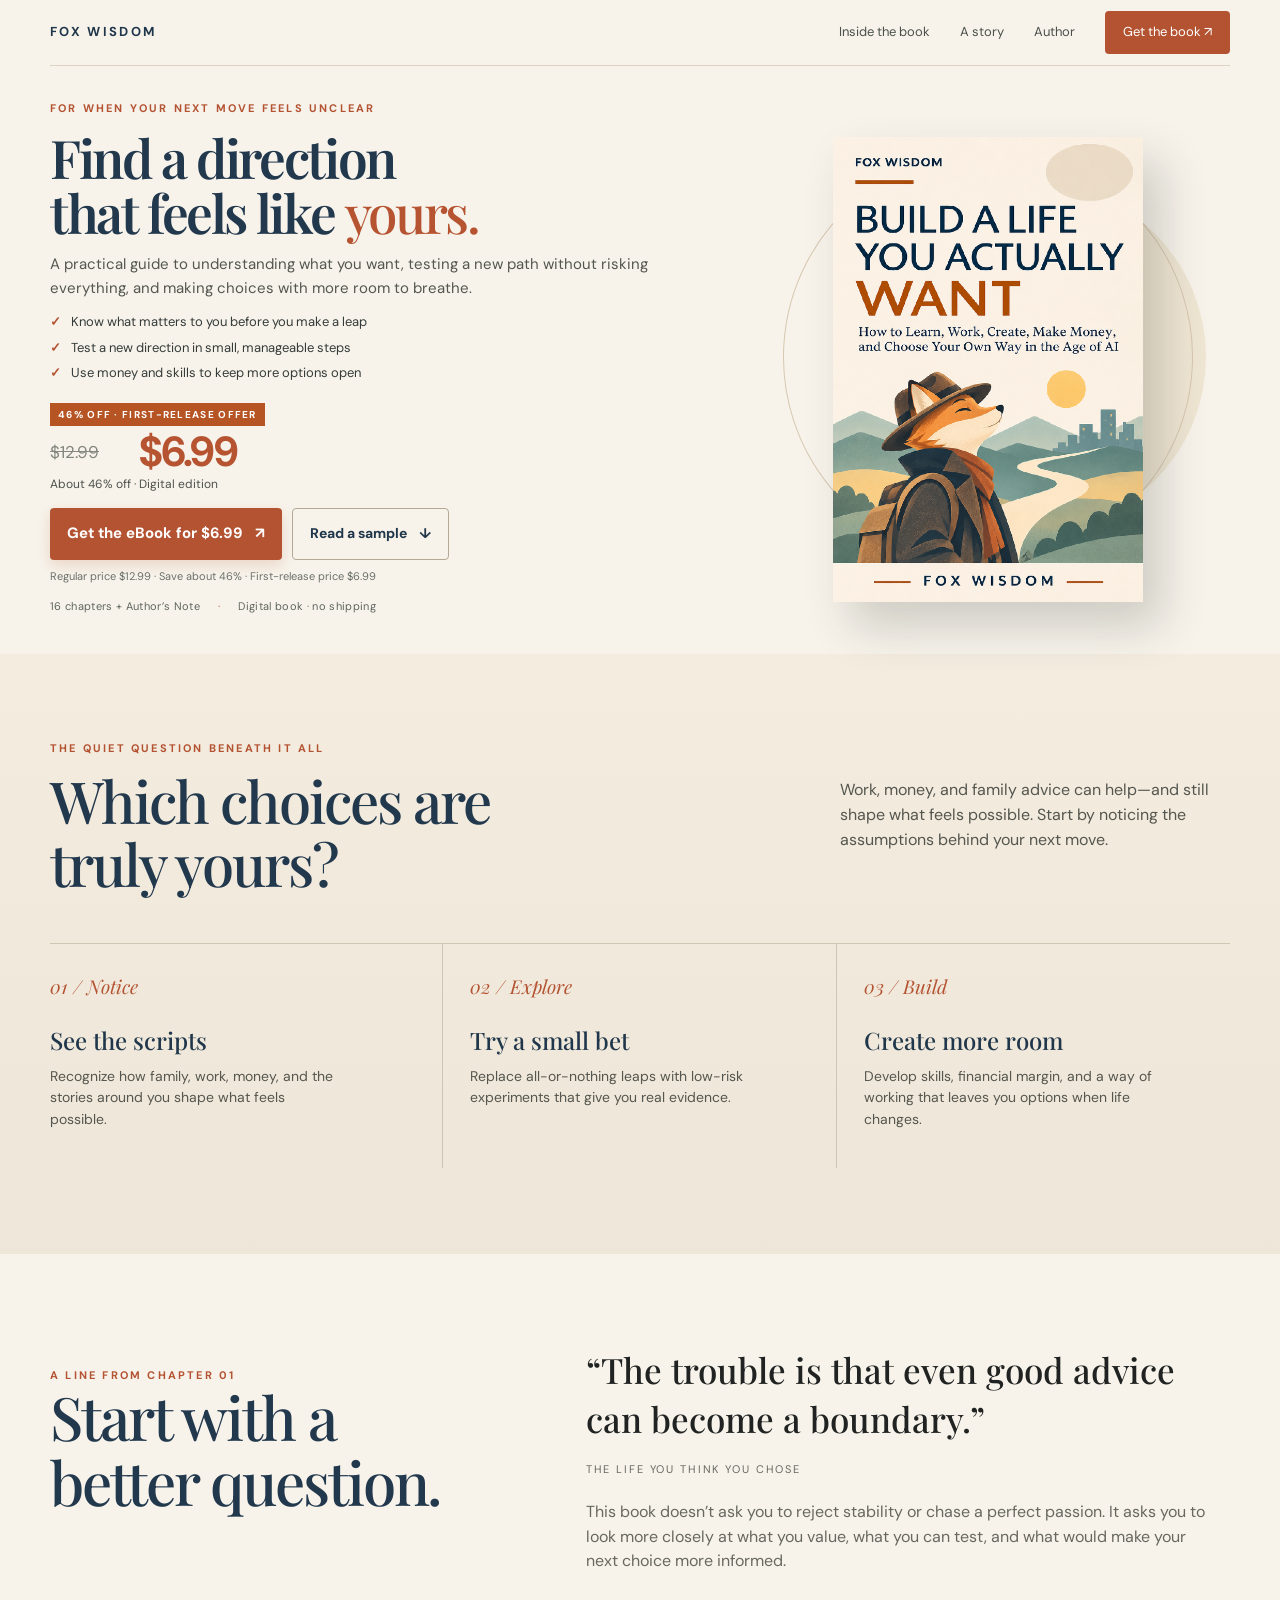
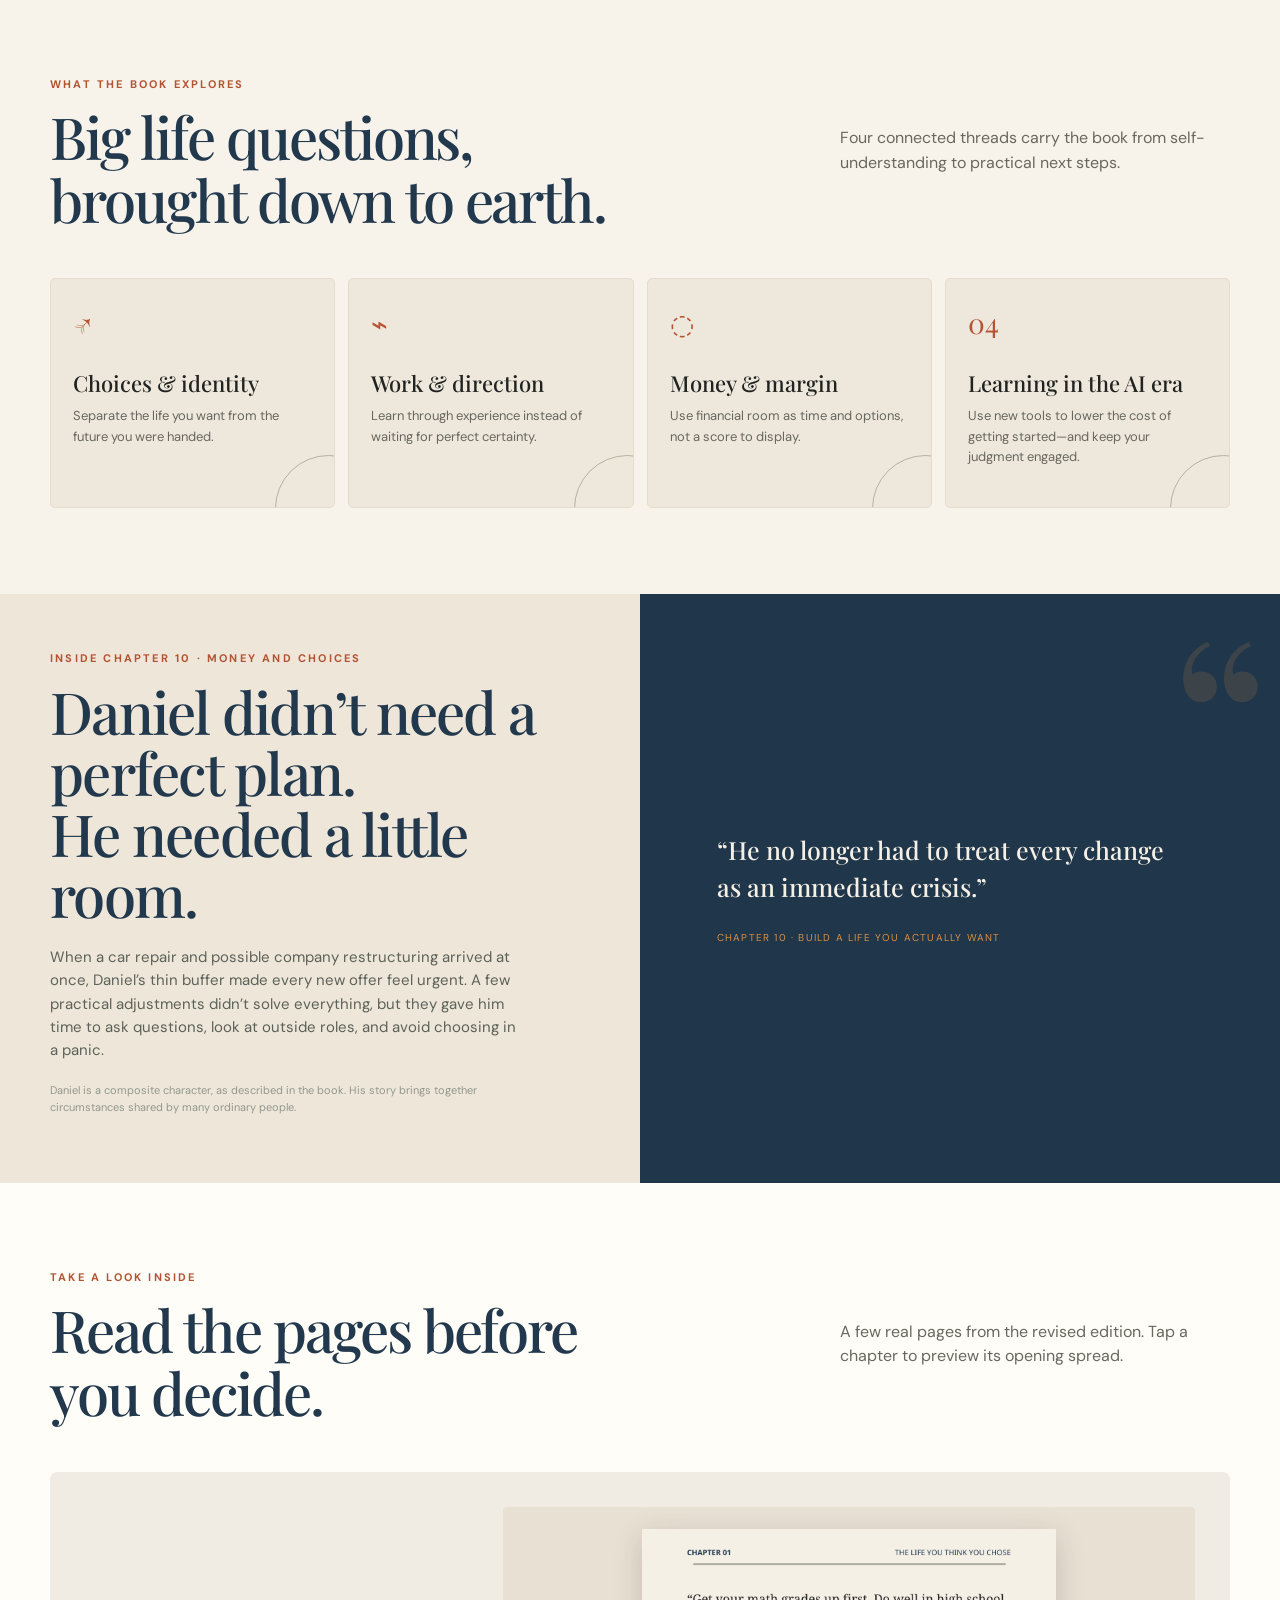
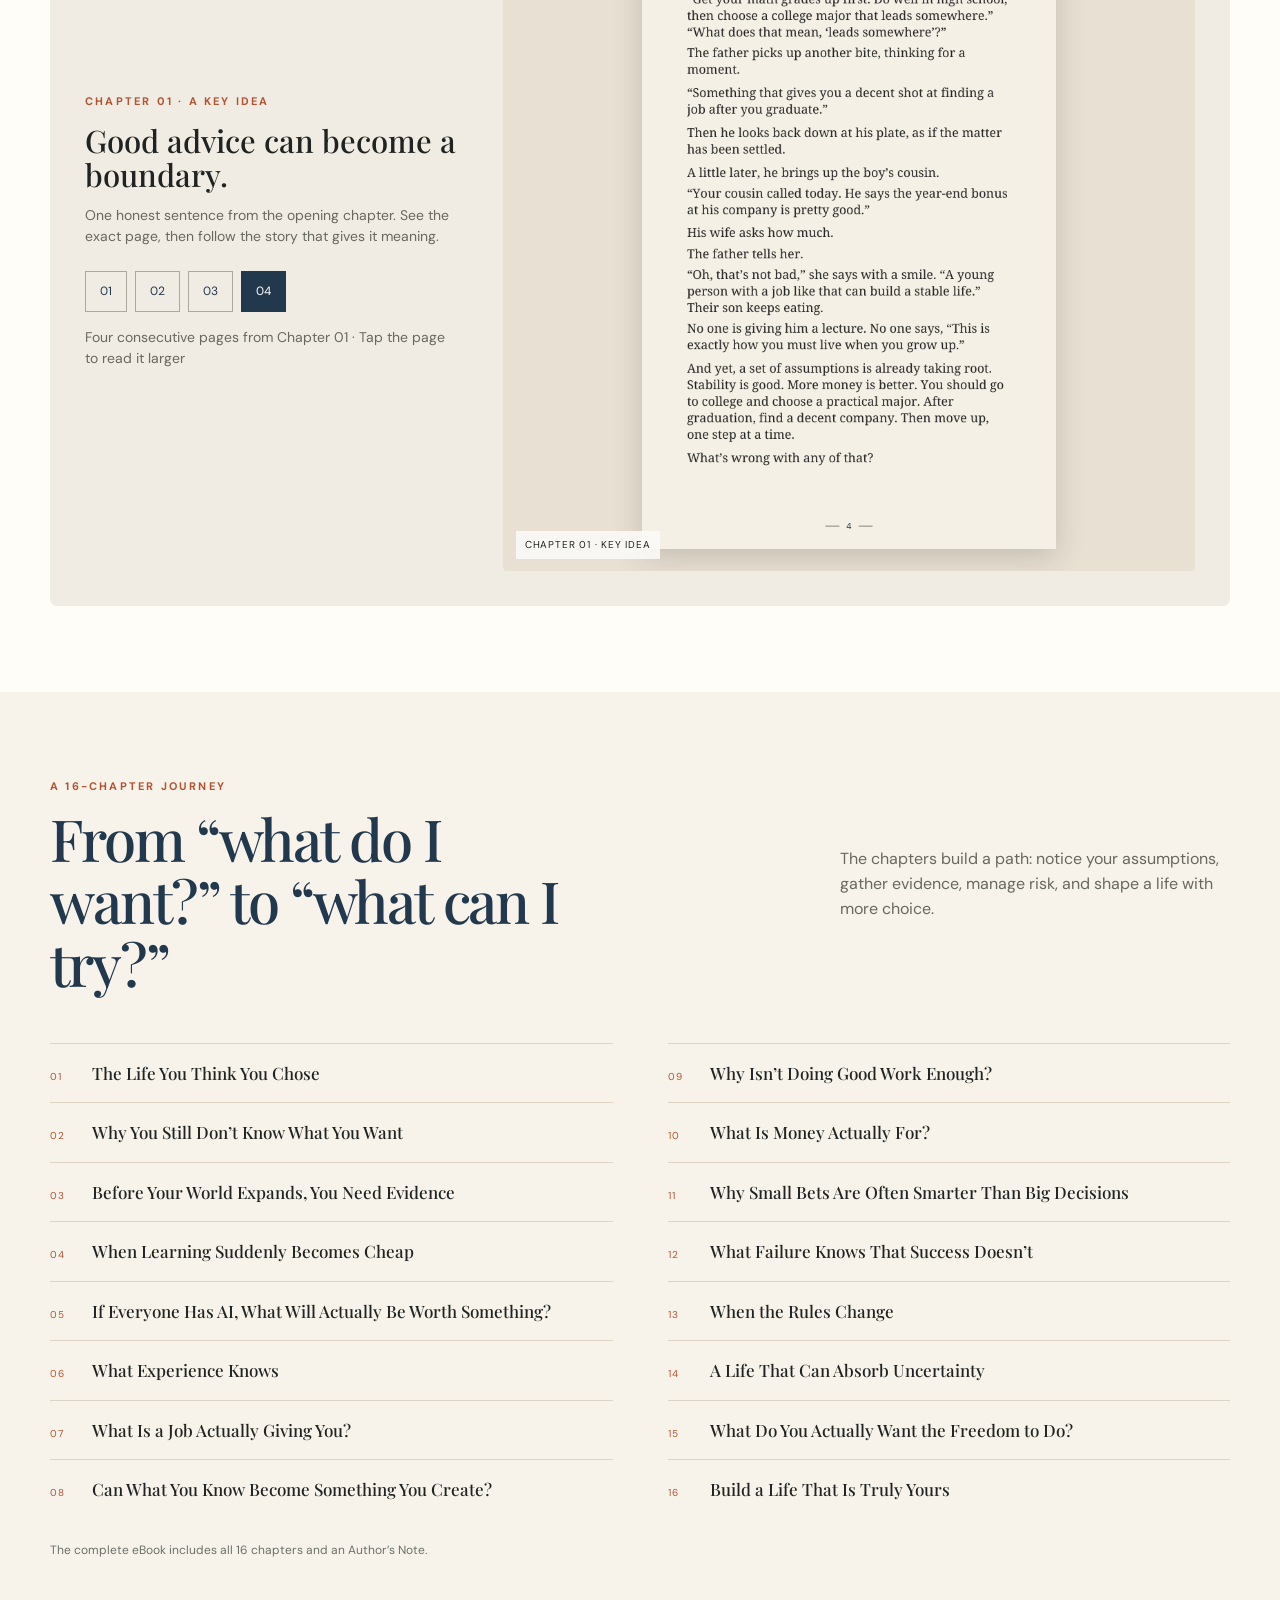
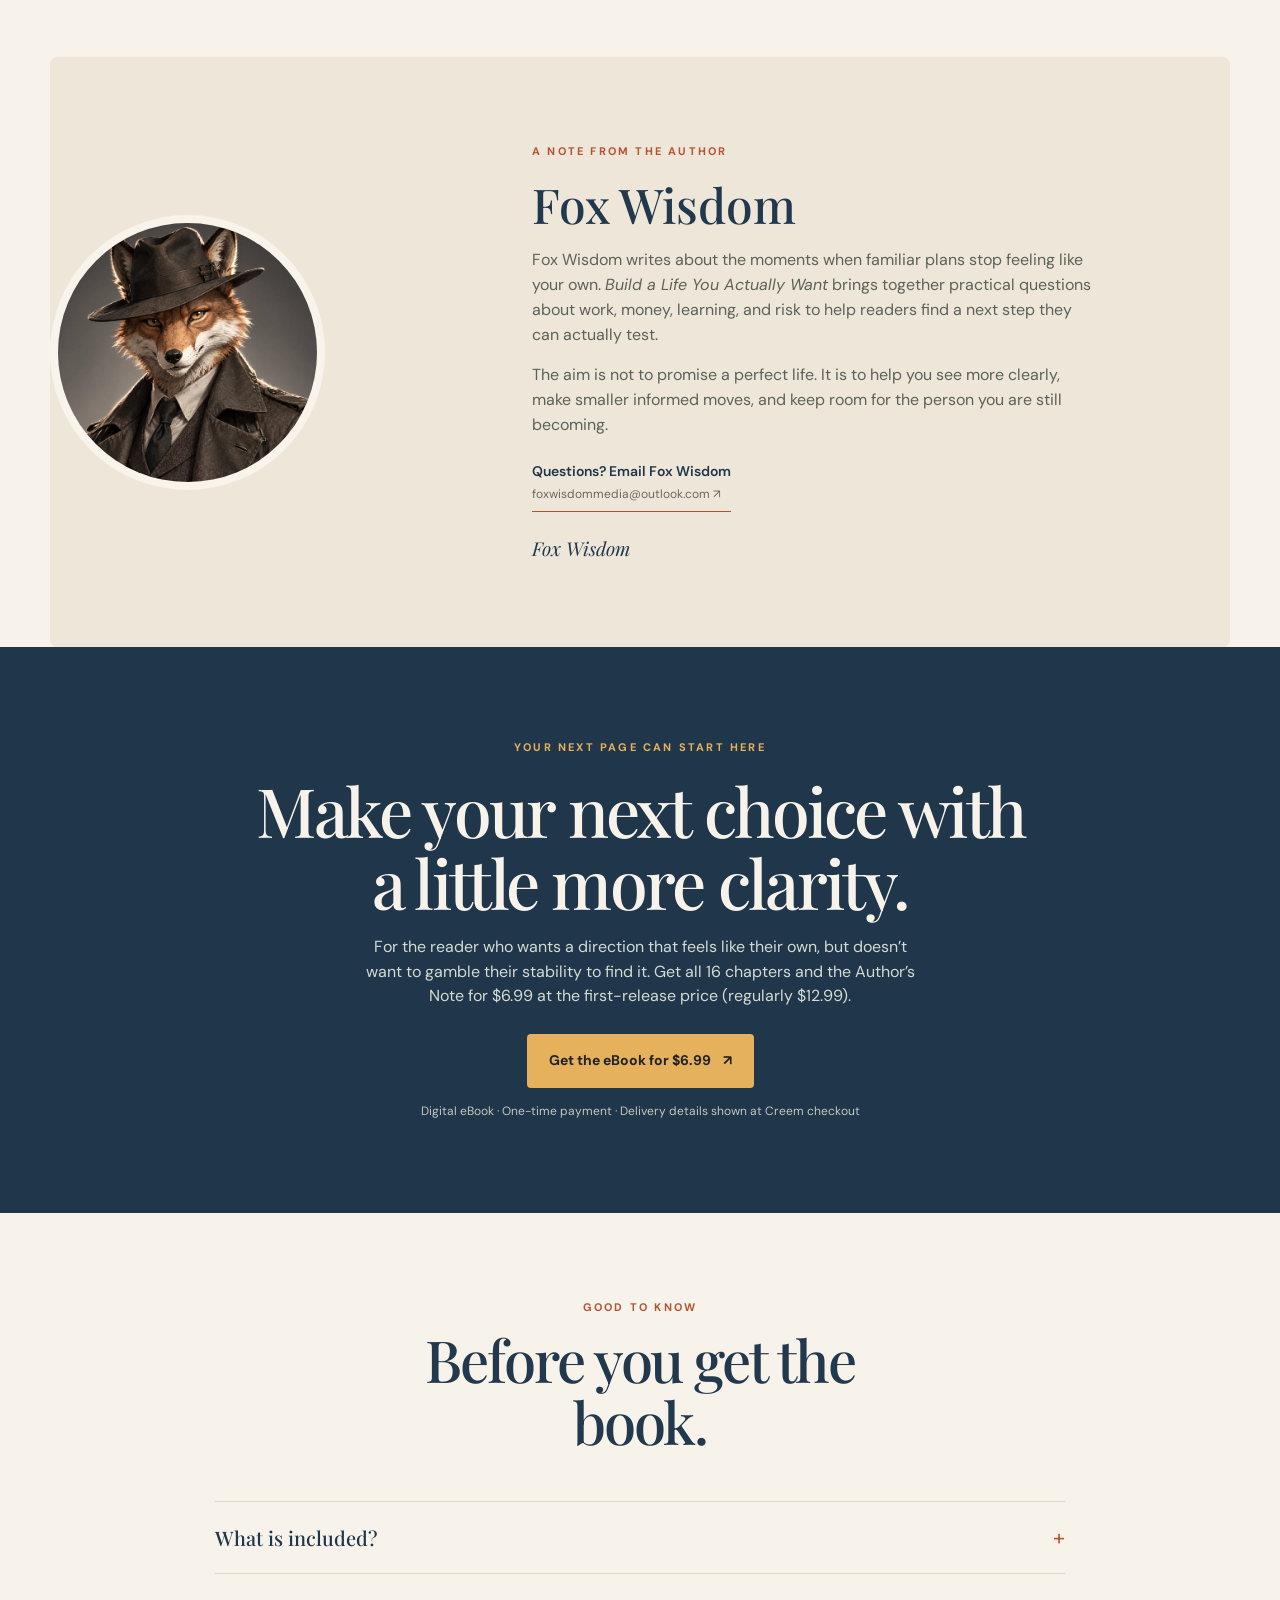
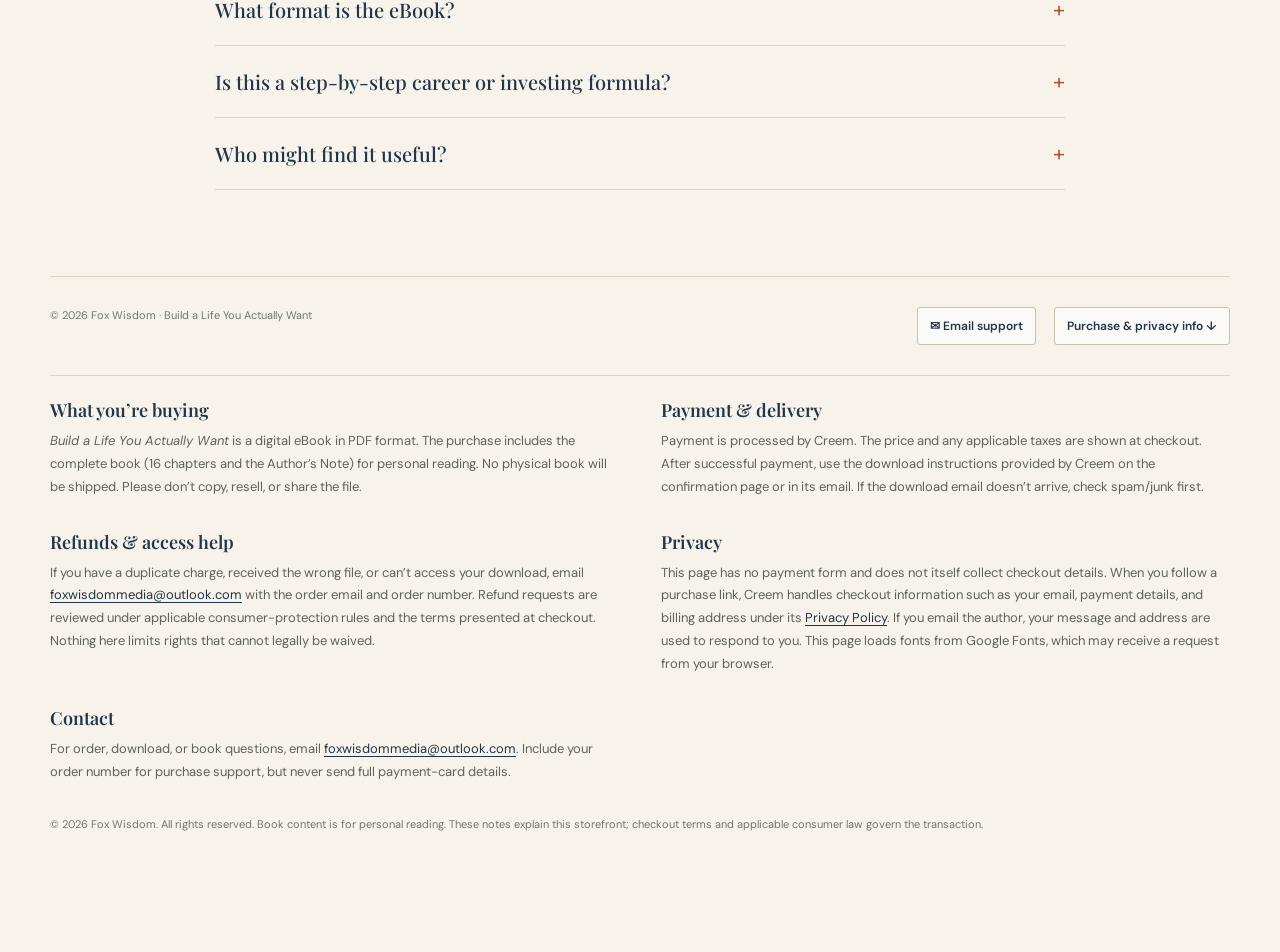
==== commit 68a38c96: "Add files via upload" ====
--- a/index.html
+++ b/index.html
@@ -40,20 +40,41 @@
 html{scroll-padding-top:72px;-webkit-text-size-adjust:100%}
 @media(max-width:850px){body{padding-bottom:calc(78px + env(safe-area-inset-bottom))}.mobile-buy{transition:transform .24s ease,opacity .24s ease;min-height:68px;padding:8px 14px calc(8px + env(safe-area-inset-bottom));gap:10px}.mobile-buy .mobile-price{display:flex;align-items:baseline;gap:8px;white-space:nowrap}.mobile-buy .mobile-price del{font-size:12px;color:#777}.mobile-buy .button{width:auto;min-width:154px;min-height:48px;padding:12px 14px;font-size:14px}.reader-controls{gap:8px}.reader-controls button{min-height:48px;font-size:14px;touch-action:manipulation}.page-frame{cursor:zoom-in;touch-action:manipulation}.page-frame:focus-visible{outline:3px solid #b45332;outline-offset:3px}.faq-q{min-height:56px;padding:15px 0;touch-action:manipulation}.footer-links a{min-height:44px;align-items:center;justify-content:center}.topbar .navbuy{display:none}.actions{grid-template-columns:1fr;gap:8px}.actions .button{width:100%;min-height:50px;font-size:14px}.mobile-buy.is-hidden{transform:translateY(120%);opacity:0;pointer-events:none}.topbar .navbuy{min-height:44px;align-items:center}}
 @media(max-width:380px){.mobile-buy{gap:7px;padding-left:10px;padding-right:10px}.mobile-buy .mobile-price{gap:5px}.mobile-buy .mobile-price del{font-size:11px}.mobile-buy .mobile-price strong{font-size:22px}.mobile-buy .button{min-width:132px;padding:10px;font-size:13px}.reader-controls{gap:6px}.reader-controls button{padding:8px 4px}}
-</style>
+@media(max-width:850px){
+.hero{display:grid;grid-template-columns:minmax(0,1.25fr) minmax(112px,.75fr);gap:0 14px;align-items:center;padding:25px 0 30px;min-height:0}
+.hero-copy{display:contents}
+.hero-copy>.eyebrow{grid-column:1/-1;order:0;margin-bottom:8px}
+.hero h1{grid-column:1;order:1;font-size:clamp(30px,8.2vw,39px);line-height:1.02;margin:4px 0;letter-spacing:-.045em;align-self:center}
+.bookstage{grid-column:2;order:2;height:auto;min-height:0;aspect-ratio:.68;margin:0;align-self:center;width:100%}
+.bookstage .cover{width:min(100%,158px);height:auto;aspect-ratio:2/3;object-fit:cover;box-shadow:8px 12px 24px #262b2530}
+.bookstage .sun{width:92%;height:auto;aspect-ratio:1;top:10%;right:2%}
+.bookstage .orbit{width:108%;height:auto;aspect-ratio:1}
+.hero-copy>p{grid-column:1/-1;order:3;font-size:14px;line-height:1.52;margin:14px 0 6px}
+.benefits{grid-column:1/-1;order:4;margin:8px 0 0;gap:5px;font-size:12px;line-height:1.4}
+.price-block{grid-column:1/-1;order:5;margin-top:13px;gap:3px 10px}
+.price-block .launch-tag{font-size:9px}
+.price-block strong{font-size:34px}
+.price-block .price-caption{font-size:11px}
+.actions{grid-column:1/-1;order:6;display:grid;grid-template-columns:1fr;gap:7px;margin:12px 0 6px}
+.actions .button{width:100%;min-height:48px;padding:11px 13px;font-size:14px}
+.actions .button.secondary{min-height:42px;border:0;text-decoration:underline;text-underline-offset:4px}
+.price-note{grid-column:1/-1;order:7;margin:0;font-size:10px;line-height:1.4}
+.trustline{grid-column:1/-1;order:8;margin-top:8px;font-size:10px;line-height:1.4}
+}
+@media(max-width:380px){.hero{grid-template-columns:minmax(0,1.2fr) minmax(102px,.8fr);gap:0 10px}.hero h1{font-size:30px}.bookstage .cover{width:min(100%,140px)}.hero-copy>p{font-size:13px}.benefits{font-size:11px}.price-block strong{font-size:31px}}</style>
 </head>
 <body>
-<header class="wrap topbar"><a class="brand" href="#top">FOX WISDOM</a><nav class="nav" aria-label="Main navigation"><a href="#inside">Inside the book</a><a href="#story">A story</a><a href="#author">Author</a><a class="navbuy buy-link" href="#buy">Get the book <span>→</span></a></nav></header>
+<header class="wrap topbar"><a class="brand" href="#top">FOX WISDOM</a><nav class="nav" aria-label="Main navigation"><a href="#inside">Inside the book</a><a href="#story">A story</a><a href="#author">Author</a><a class="navbuy buy-link" href="#buy">Get the book <span>↗︎</span></a></nav></header>
 <main id="top">
-<section class="wrap hero"><div class="hero-copy"><div class="eyebrow">FOR WHEN YOUR NEXT MOVE FEELS UNCLEAR</div><h1>Find a direction<br>that feels like <em>yours.</em></h1><p>A practical guide to understanding what you want, testing a new path without risking everything, and making choices with more room to breathe.</p><ul class="benefits"><li>Know what matters to you before you make a leap</li><li>Test a new direction in small, manageable steps</li><li>Use money and skills to keep more options open</li></ul><div class="price-block"><span class="launch-tag">46% OFF · FIRST-RELEASE OFFER</span><span class="old-price">$12.99</span><strong>$6.99</strong><span class="price-caption">About 46% off · Digital edition</span></div><div class="actions"><a class="button buy-link" href="#buy">Get the eBook for $6.99 <span>→</span></a><a class="button secondary" href="#read">Read a sample <span>↓</span></a></div><div class="price-note">Regular price $12.99 · Save about 46% · First-release price $6.99</div><div class="trustline"><span>16 chapters + Author’s Note</span><span>Digital book · no shipping</span></div></div><div class="bookstage" aria-label="Book cover illustration"><div class="sun"></div><div class="orbit"></div><img class="cover" src="assets/book-cover.png" alt="真实书籍封面：Build a Life You Actually Want，Fox Wisdom 著"></div></section>
+<section class="wrap hero"><div class="hero-copy"><div class="eyebrow">FOR WHEN YOUR NEXT MOVE FEELS UNCLEAR</div><h1>Find a direction<br>that feels like <em>yours.</em></h1><p>A practical guide to understanding what you want, testing a new path without risking everything, and making choices with more room to breathe.</p><ul class="benefits"><li>Know what matters to you before you make a leap</li><li>Test a new direction in small, manageable steps</li><li>Use money and skills to keep more options open</li></ul><div class="price-block"><span class="launch-tag">46% OFF · FIRST-RELEASE OFFER</span><span class="old-price">$12.99</span><strong>$6.99</strong><span class="price-caption">About 46% off · Digital edition</span></div><div class="actions"><a class="button buy-link" href="#buy">Get the eBook for $6.99 <span>↗︎</span></a><a class="button secondary" href="#read">Read a sample <span>↓</span></a></div><div class="price-note">Regular price $12.99 · Save about 46% · First-release price $6.99</div><div class="trustline"><span>16 chapters + Author’s Note</span><span>Digital book · no shipping</span></div></div><div class="bookstage" aria-label="Book cover illustration"><div class="sun"></div><div class="orbit"></div><img class="cover" src="assets/book-cover.png" alt="真实书籍封面：Build a Life You Actually Want，Fox Wisdom 著"></div></section>
 <section class="band section"><div class="wrap"><div class="section-head"><div><div class="eyebrow">The quiet question beneath it all</div><h2>Which choices are truly yours?</h2></div><p>Work, money, and family advice can help—and still shape what feels possible. Start by noticing the assumptions behind your next move.</p></div><div class="clarity-grid"><article class="clarity-card"><div class="number">01 / Notice</div><h3>See the scripts</h3><p>Recognize how family, work, money, and the stories around you shape what feels possible.</p></article><article class="clarity-card"><div class="number">02 / Explore</div><h3>Try a small bet</h3><p>Replace all-or-nothing leaps with low-risk experiments that give you real evidence.</p></article><article class="clarity-card"><div class="number">03 / Build</div><h3>Create more room</h3><p>Develop skills, financial margin, and a way of working that leaves you options when life changes.</p></article></div></div></section>
 <section class="section"><div class="wrap manifesto"><div><div class="eyebrow">A line from Chapter 01</div><h2>Start with a better question.</h2></div><div><blockquote>“The trouble is that even good advice can become a boundary.”</blockquote><div class="quote-by">The Life You Think You Chose</div><p style="margin-top:22px;color:var(--muted);max-width:630px">This book doesn’t ask you to reject stability or chase a perfect passion. It asks you to look more closely at what you value, what you can test, and what would make your next choice more informed.</p></div></div></section>
-<section class="section" id="inside" style="padding-top:0"><div class="wrap"><div class="section-head"><div><div class="eyebrow">What the book explores</div><h2>Big life questions, brought down to earth.</h2></div><p>Four connected threads carry the book from self-understanding to practical next steps.</p></div><div class="themes"><article class="theme"><div class="icon">01</div><h3>Choices &amp; identity</h3><p>Separate the life you want from the future you were handed.</p></article><article class="theme"><div class="icon">02</div><h3>Work &amp; direction</h3><p>Learn through experience instead of waiting for perfect certainty.</p></article><article class="theme"><div class="icon">03</div><h3>Money &amp; margin</h3><p>Use financial room as time and options, not a score to display.</p></article><article class="theme"><div class="icon">04</div><h3>Learning in the AI era</h3><p>Use new tools to lower the cost of getting started—and keep your judgment engaged.</p></article></div></div></section>
+<section class="section" id="inside" style="padding-top:0"><div class="wrap"><div class="section-head"><div><div class="eyebrow">What the book explores</div><h2>Big life questions, brought down to earth.</h2></div><p>Four connected threads carry the book from self-understanding to practical next steps.</p></div><div class="themes"><article class="theme"><div class="icon">↗︎</div><h3>Choices &amp; identity</h3><p>Separate the life you want from the future you were handed.</p></article><article class="theme"><div class="icon">⌁</div><h3>Work &amp; direction</h3><p>Learn through experience instead of waiting for perfect certainty.</p></article><article class="theme"><div class="icon">◌</div><h3>Money &amp; margin</h3><p>Use financial room as time and options, not a score to display.</p></article><article class="theme"><div class="icon">04</div><h3>Learning in the AI era</h3><p>Use new tools to lower the cost of getting started—and keep your judgment engaged.</p></article></div></div></section>
 <section class="story" id="story"><div class="story-left"><div class="eyebrow">Inside Chapter 10 · Money and choices</div><h2>Daniel didn’t need a perfect plan.<br>He needed a little room.</h2><p>When a car repair and possible company restructuring arrived at once, Daniel’s thin buffer made every new offer feel urgent. A few practical adjustments didn’t solve everything, but they gave him time to ask questions, look at outside roles, and avoid choosing in a panic.</p><p class="note">Daniel is a composite character, as described in the book. His story brings together circumstances shared by many ordinary people.</p></div><div class="story-right"><p>“He no longer had to treat every change as an immediate crisis.”</p><small>Chapter 10 · Build a Life You Actually Want</small></div></section>
 <section class="section read" id="read"><div class="wrap"><div class="section-head"><div><div class="eyebrow">Take a look inside</div><h2>Read the pages before you decide.</h2></div><p>A few real pages from the revised edition. Tap a chapter to preview its opening spread.</p></div><div class="reader"><div class="reader-info"><div class="eyebrow" id="sample-label">Chapter 01 · a key idea</div><h3 id="sample-title">Good advice can become a boundary.</h3><p>One honest sentence from the opening chapter. See the exact page, then follow the story that gives it meaning.</p><div class="reader-controls"><button data-img="sample-1.png" data-title="The Life You Think You Chose" data-label="Chapter 01 · title page">01</button><button data-img="sample-2.png" data-title="The expectations we inherit" data-label="Chapter 01 · opening story">02</button><button data-img="sample-3.png" data-title="A dinner table can teach you" data-label="Chapter 01 · dinner table">03</button><button class="active" data-img="sample-4.png" data-title="Good advice can become a boundary." data-label="Chapter 01 · key idea">04</button></div><p class="micro" style="margin-top:15px">Four consecutive pages from Chapter 01 · Tap the page to read it larger</p></div><div class="page-frame" id="page-frame" role="button" tabindex="0" aria-label="Enlarge sample page" aria-pressed="false"><img id="sample-img" src="assets/sample-4.png" alt="Real page from chapter 1: The trouble is that even good advice can become a boundary"><span class="page-label" id="page-label">Chapter 01 · key idea</span></div></div></div></div></section>
 <section class="section"><div class="wrap"><div class="section-head"><div><div class="eyebrow">A 16-chapter journey</div><h2>From “what do I want?” to “what can I try?”</h2></div><p>The chapters build a path: notice your assumptions, gather evidence, manage risk, and shape a life with more choice.</p></div><div class="chapters"><div class="chapter"><span>01</span><p>The Life You Think You Chose</p></div><div class="chapter"><span>09</span><p>Why Isn’t Doing Good Work Enough?</p></div><div class="chapter"><span>02</span><p>Why You Still Don’t Know What You Want</p></div><div class="chapter"><span>10</span><p>What Is Money Actually For?</p></div><div class="chapter"><span>03</span><p>Before Your World Expands, You Need Evidence</p></div><div class="chapter"><span>11</span><p>Why Small Bets Are Often Smarter Than Big Decisions</p></div><div class="chapter"><span>04</span><p>When Learning Suddenly Becomes Cheap</p></div><div class="chapter"><span>12</span><p>What Failure Knows That Success Doesn’t</p></div><div class="chapter"><span>05</span><p>If Everyone Has AI, What Will Actually Be Worth Something?</p></div><div class="chapter"><span>13</span><p>When the Rules Change</p></div><div class="chapter"><span>06</span><p>What Experience Knows</p></div><div class="chapter"><span>14</span><p>A Life That Can Absorb Uncertainty</p></div><div class="chapter"><span>07</span><p>What Is a Job Actually Giving You?</p></div><div class="chapter"><span>15</span><p>What Do You Actually Want the Freedom to Do?</p></div><div class="chapter"><span>08</span><p>Can What You Know Become Something You Create?</p></div><div class="chapter"><span>16</span><p>Build a Life That Is Truly Yours</p></div></div><p class="micro" style="margin-top:22px">The complete eBook includes all 16 chapters and an Author’s Note.</p></div></section>
-<section class="wrap author section" id="author"><img class="avatar" src="assets/fox-wisdom.webp" alt="Fox Wisdom author avatar"><div><div class="eyebrow">A note from the author</div><h2>Fox Wisdom</h2><p>Fox Wisdom writes about the moments when familiar plans stop feeling like your own. <em>Build a Life You Actually Want</em> brings together practical questions about work, money, learning, and risk to help readers find a next step they can actually test.</p><p>The aim is not to promise a perfect life. It is to help you see more clearly, make smaller informed moves, and keep room for the person you are still becoming.</p><a class="contact-link" href="mailto:foxwisdommedia@outlook.com">Questions? Email Fox Wisdom <span>foxwisdommedia@outlook.com →</span></a><div class="signature">Fox Wisdom</div></div></section>
-<section class="offer" id="buy"><div class="eyebrow">Your next page can start here</div><h2>Make your next choice with a little more clarity.</h2><p>For the reader who wants a direction that feels like their own, but doesn’t want to gamble their stability to find it. Get all 16 chapters and the Author’s Note for $6.99 at the first-release price (regularly $12.99).</p><a class="button buy-link" href="#buy">Get the eBook for $6.99 <span>→</span></a><div class="micro">Digital eBook · One-time payment · Delivery details shown at Creem checkout</div></section>
+<section class="wrap author section" id="author"><img class="avatar" src="assets/fox-wisdom.webp" alt="Fox Wisdom author avatar"><div><div class="eyebrow">A note from the author</div><h2>Fox Wisdom</h2><p>Fox Wisdom writes about the moments when familiar plans stop feeling like your own. <em>Build a Life You Actually Want</em> brings together practical questions about work, money, learning, and risk to help readers find a next step they can actually test.</p><p>The aim is not to promise a perfect life. It is to help you see more clearly, make smaller informed moves, and keep room for the person you are still becoming.</p><a class="contact-link" href="mailto:foxwisdommedia@outlook.com">Questions? Email Fox Wisdom <span>foxwisdommedia@outlook.com ↗︎</span></a><div class="signature">Fox Wisdom</div></div></section>
+<section class="offer" id="buy"><div class="eyebrow">Your next page can start here</div><h2>Make your next choice with a little more clarity.</h2><p>For the reader who wants a direction that feels like their own, but doesn’t want to gamble their stability to find it. Get all 16 chapters and the Author’s Note for $6.99 at the first-release price (regularly $12.99).</p><a class="button buy-link" href="#buy">Get the eBook for $6.99 <span>↗︎</span></a><div class="micro">Digital eBook · One-time payment · Delivery details shown at Creem checkout</div></section>
 <section class="section"><div class="wrap"><div class="section-head" style="justify-content:center;text-align:center"><div><div class="eyebrow">Good to know</div><h2 style="margin-left:auto;margin-right:auto">Before you get the book.</h2></div></div><div class="faq"><article class="faq-item"><button class="faq-q">What is included? <b>+</b></button><div class="faq-a"><p>A digital eBook with 16 chapters and an Author’s Note. It explores choices, work, money, learning, AI, uncertainty, and how to test new directions in manageable steps.</p></div></article><article class="faq-item"><button class="faq-q">What format is the eBook? <b>+</b></button><div class="faq-a"><p>This is a digital book; no physical item will be shipped. Check the Creem checkout for the available file format and how the eBook will be delivered before you pay.</p></div></article><article class="faq-item"><button class="faq-q">Is this a step-by-step career or investing formula? <b>+</b></button><div class="faq-a"><p>No. It is a reflective, practical nonfiction book about making choices and learning from experiments. It does not promise a specific financial, career, or personal outcome.</p></div></article><article class="faq-item"><button class="faq-q">Who might find it useful? <b>+</b></button><div class="faq-a"><p>Readers who feel unsure what they want next, are rethinking work, considering a new direction, or want to balance stability with room to grow.</p></div></article></div></div></section>
 </main><footer class="wrap"><span>© <span id="year"></span> Fox Wisdom · Build a Life You Actually Want</span><nav class="footer-links" aria-label="Contact and policies"><a href="mailto:foxwisdommedia@outlook.com?subject=Fox%20Wisdom%20eBook%20Support">✉ Email support</a><a href="#policies">Purchase &amp; privacy info ↓</a></nav></footer>
 <section class="wrap policies" id="policies" aria-label="Purchase, privacy and support information"><div class="policy-grid">
@@ -62,7 +83,7 @@
 <article class="policy-card"><h3>Refunds &amp; access help</h3><p>If you have a duplicate charge, received the wrong file, or can’t access your download, email <a href="mailto:foxwisdommedia@outlook.com?subject=eBook%20Order%20Help">foxwisdommedia@outlook.com</a> with the order email and order number. Refund requests are reviewed under applicable consumer-protection rules and the terms presented at checkout. Nothing here limits rights that cannot legally be waived.</p></article>
 <article class="policy-card"><h3>Privacy</h3><p>This page has no payment form and does not itself collect checkout details. When you follow a purchase link, Creem handles checkout information such as your email, payment details, and billing address under its <a href="https://www.creem.io/privacy" target="_blank" rel="noopener noreferrer">Privacy Policy</a>. If you email the author, your message and address are used to respond to you. This page loads fonts from Google Fonts, which may receive a request from your browser.</p></article>
 <article class="policy-card"><h3>Contact</h3><p>For order, download, or book questions, email <a href="mailto:foxwisdommedia@outlook.com">foxwisdommedia@outlook.com</a>. Include your order number for purchase support, but never send full payment-card details.</p></article>
-</div><p class="policy-small">© <span class="copyright-year"></span> Fox Wisdom. All rights reserved. Book content is for personal reading. These notes explain this storefront; checkout terms and applicable consumer law govern the transaction.</p></section><div class="mobile-buy"><div class="mobile-price"><del>$12.99</del><strong>$6.99</strong></div><a class="button buy-link" href="#buy">Get the eBook <span>→</span></a></div><div class="toast" id="toast" role="status" aria-live="polite"></div>
+</div><p class="policy-small">© <span class="copyright-year"></span> Fox Wisdom. All rights reserved. Book content is for personal reading. These notes explain this storefront; checkout terms and applicable consumer law govern the transaction.</p></section><div class="mobile-buy"><div class="mobile-price"><del>$12.99</del><strong>$6.99</strong></div><a class="button buy-link" href="#buy">Get the eBook <span>↗︎</span></a></div><div class="toast" id="toast" role="status" aria-live="polite"></div>
 <script>
 const CONFIG={checkoutUrl:"https://www.creem.io/payment/prod_6KvBEg4ZL99u1zCPJ60ok1"};
 document.querySelectorAll('.reader-controls button').forEach((button,index)=>{button.setAttribute('aria-pressed',button.classList.contains('active')?'true':'false');button.setAttribute('aria-label','Preview page '+(index+1)+': '+button.dataset.title)});document.querySelectorAll('.faq-q').forEach((button,index)=>{const answer=button.nextElementSibling;if(answer){answer.id='faq-answer-'+(index+1);button.setAttribute('aria-controls',answer.id);button.setAttribute('aria-expanded','false')}});const stickyBuy=document.querySelector('.mobile-buy');if(stickyBuy&&'IntersectionObserver' in window){stickyBuy.classList.add('is-hidden');const visibleBuyLinks=new Set();const buyObserver=new IntersectionObserver(entries=>{entries.forEach(entry=>{if(entry.isIntersecting)visibleBuyLinks.add(entry.target);else visibleBuyLinks.delete(entry.target)});stickyBuy.classList.toggle('is-hidden',visibleBuyLinks.size>0)},{threshold:0.12});document.querySelectorAll('.hero .buy-link,.offer .buy-link').forEach(link=>buyObserver.observe(link))}const toast=document.getElementById('toast');let toastTimer;function showToast(msg){toast.textContent=msg;toast.classList.add('show');clearTimeout(toastTimer);toastTimer=setTimeout(()=>toast.classList.remove('show'),3500)}document.querySelectorAll('.buy-link').forEach(link=>link.addEventListener('click',e=>{if(CONFIG.checkoutUrl){e.preventDefault();window.location.href=CONFIG.checkoutUrl}else{e.preventDefault();document.getElementById('buy').scrollIntoView({behavior:'smooth'});showToast('Creem checkout is not connected yet. Add your live checkout URL in CONFIG.checkoutUrl to accept orders.')}}));document.querySelectorAll('.reader-controls button').forEach(button=>button.addEventListener('click',()=>{document.querySelectorAll('.reader-controls button').forEach(b=>{b.classList.remove('active');b.setAttribute('aria-pressed','false')});button.classList.add('active');button.setAttribute('aria-pressed','true');const img=document.getElementById('sample-img');img.src='assets/'+button.dataset.img;img.alt='Sample page from '+button.dataset.title;document.getElementById('sample-title').textContent=button.dataset.title;document.getElementById('sample-label').textContent=button.dataset.label;document.getElementById('page-label').textContent=button.dataset.label+' pages';const frame=document.getElementById('page-frame');frame.classList.remove('zoom');frame.setAttribute('aria-pressed','false');frame.setAttribute('aria-label','Enlarge sample page')}));const sampleFrame=document.getElementById('page-frame');function toggleSampleZoom(){const zoomed=sampleFrame.classList.toggle('zoom');sampleFrame.setAttribute('aria-pressed',zoomed?'true':'false');sampleFrame.setAttribute('aria-label',zoomed?'Reduce sample page':'Enlarge sample page')}sampleFrame.addEventListener('click',toggleSampleZoom);sampleFrame.addEventListener('keydown',e=>{if(e.key==='Enter'||e.key===' '){e.preventDefault();toggleSampleZoom()}});document.querySelectorAll('.faq-q').forEach(button=>button.addEventListener('click',()=>{const item=button.closest('.faq-item');item.classList.toggle('open');button.setAttribute('aria-expanded',item.classList.contains('open')?'true':'false');button.querySelector('b').textContent=item.classList.contains('open')?'−':'+'}));document.getElementById('year').textContent=new Date().getFullYear();document.querySelector('.copyright-year').textContent=new Date().getFullYear();
@@ -75,3 +96,4 @@
 
 
 
+
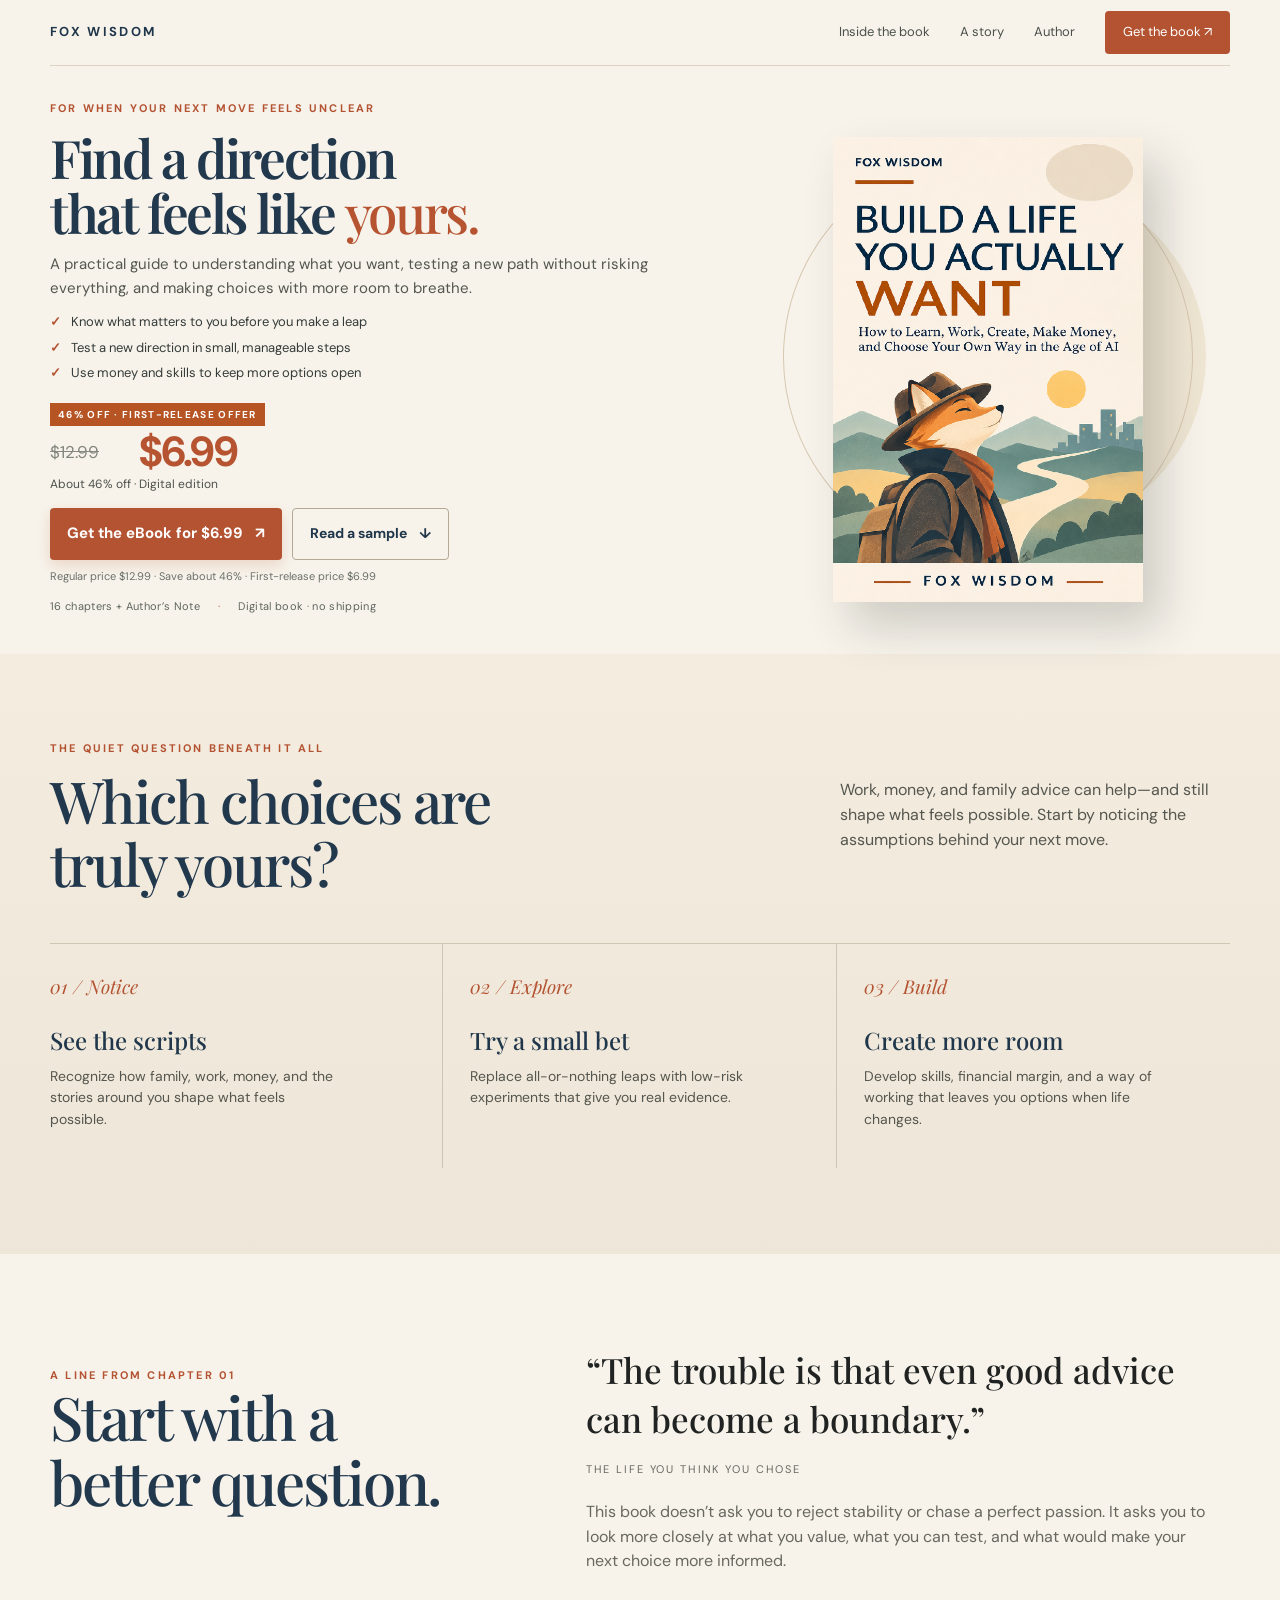
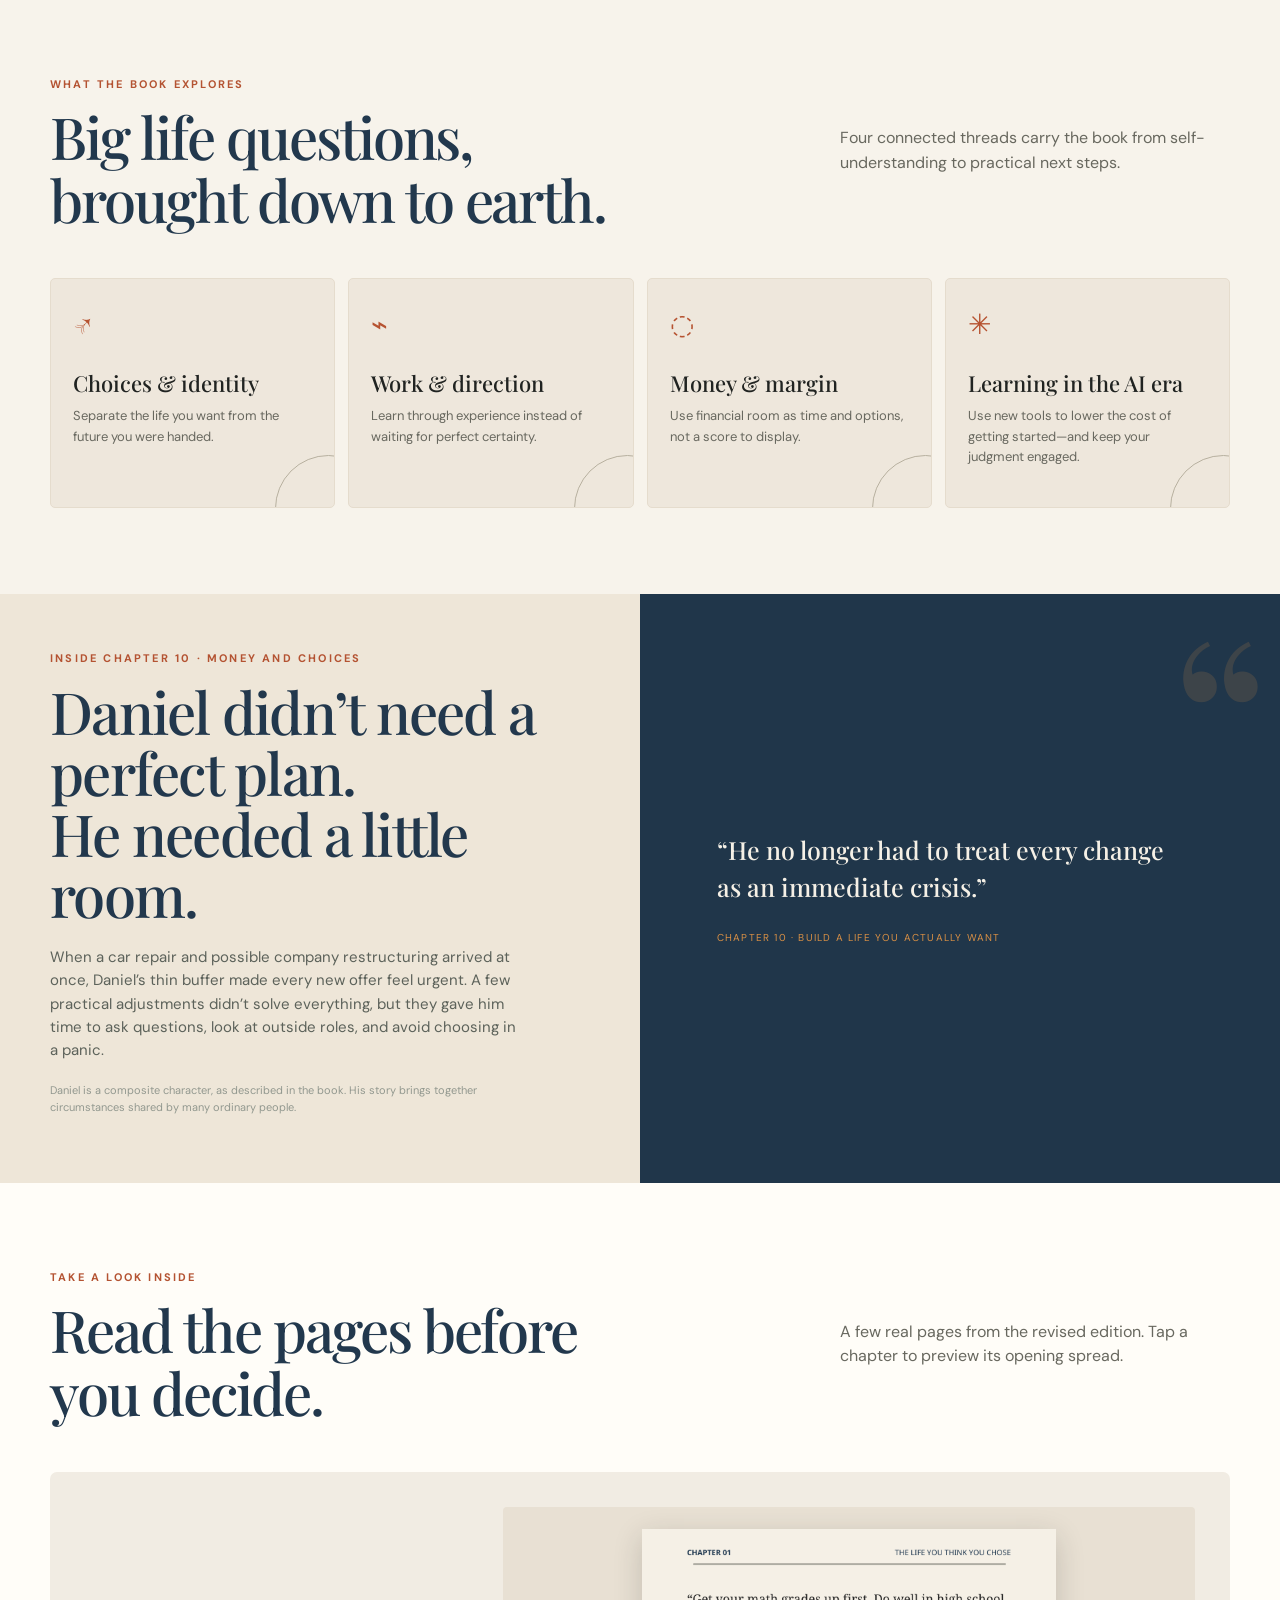
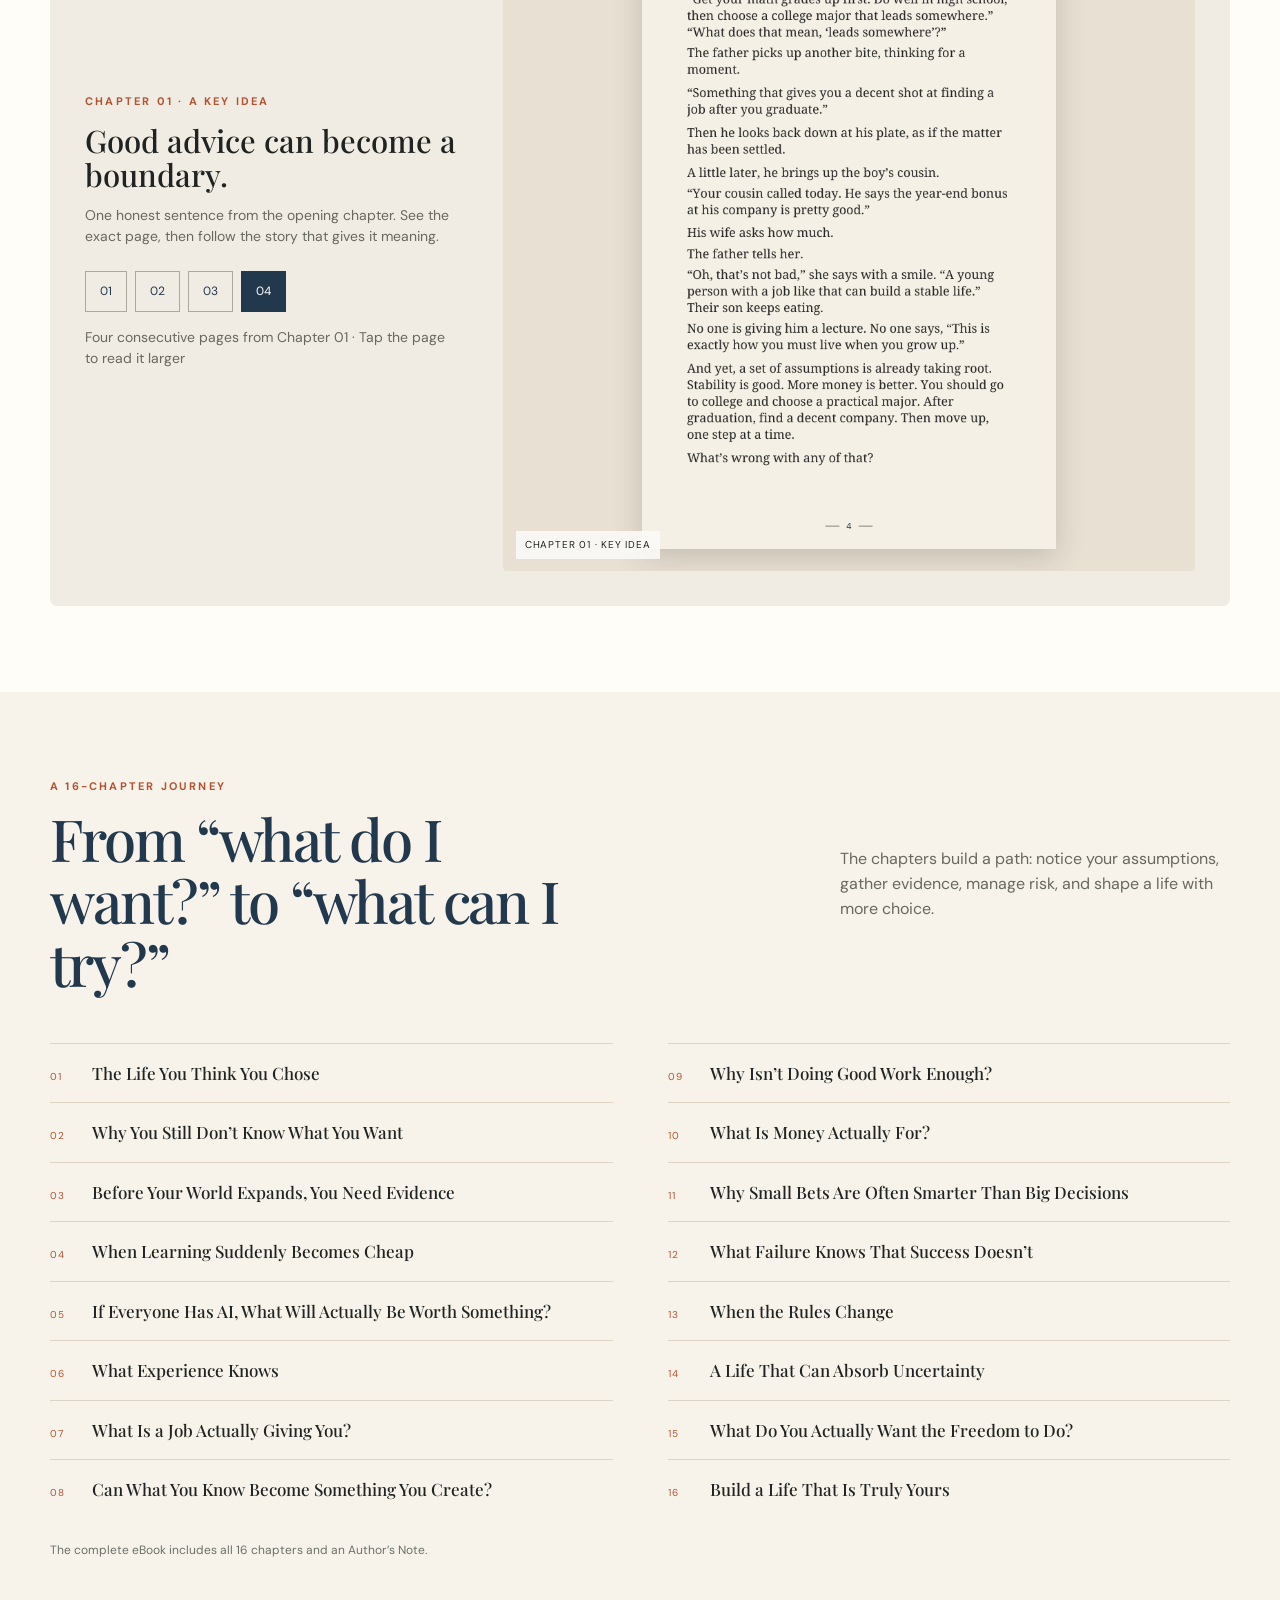
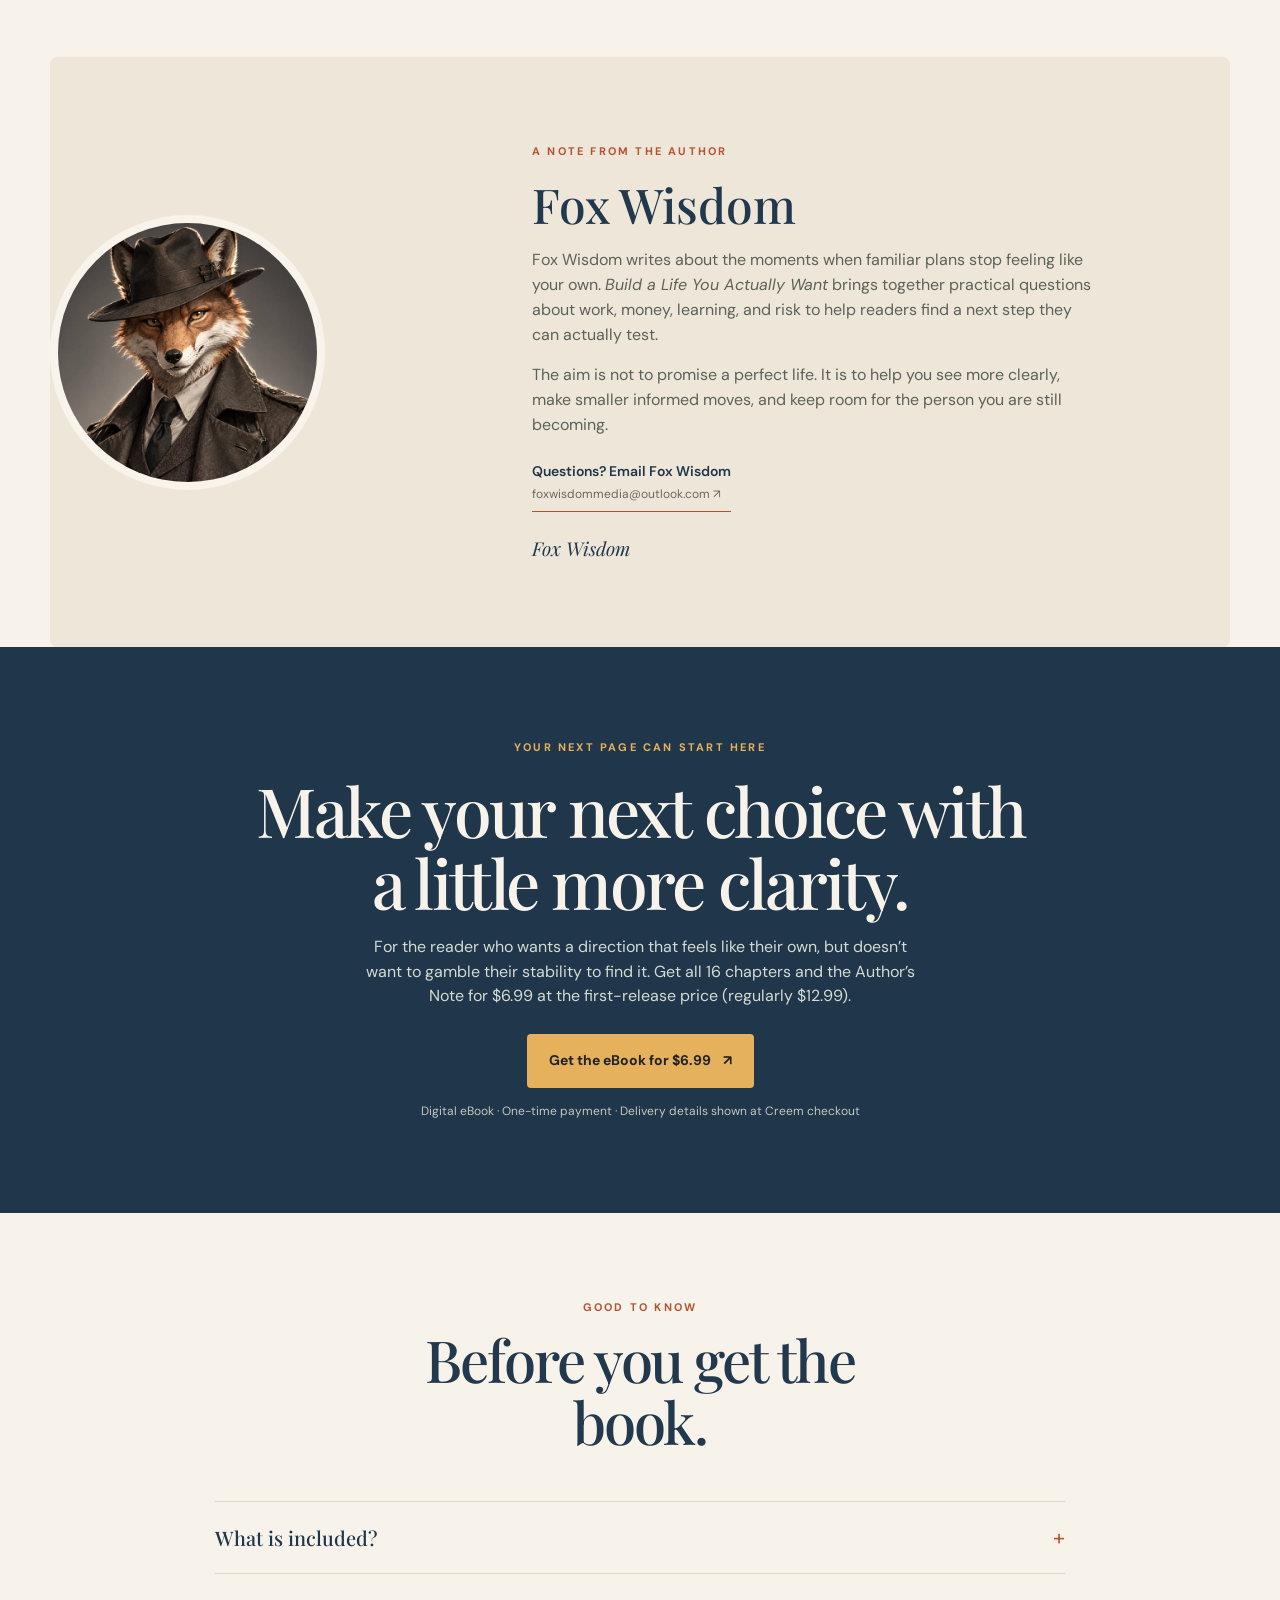
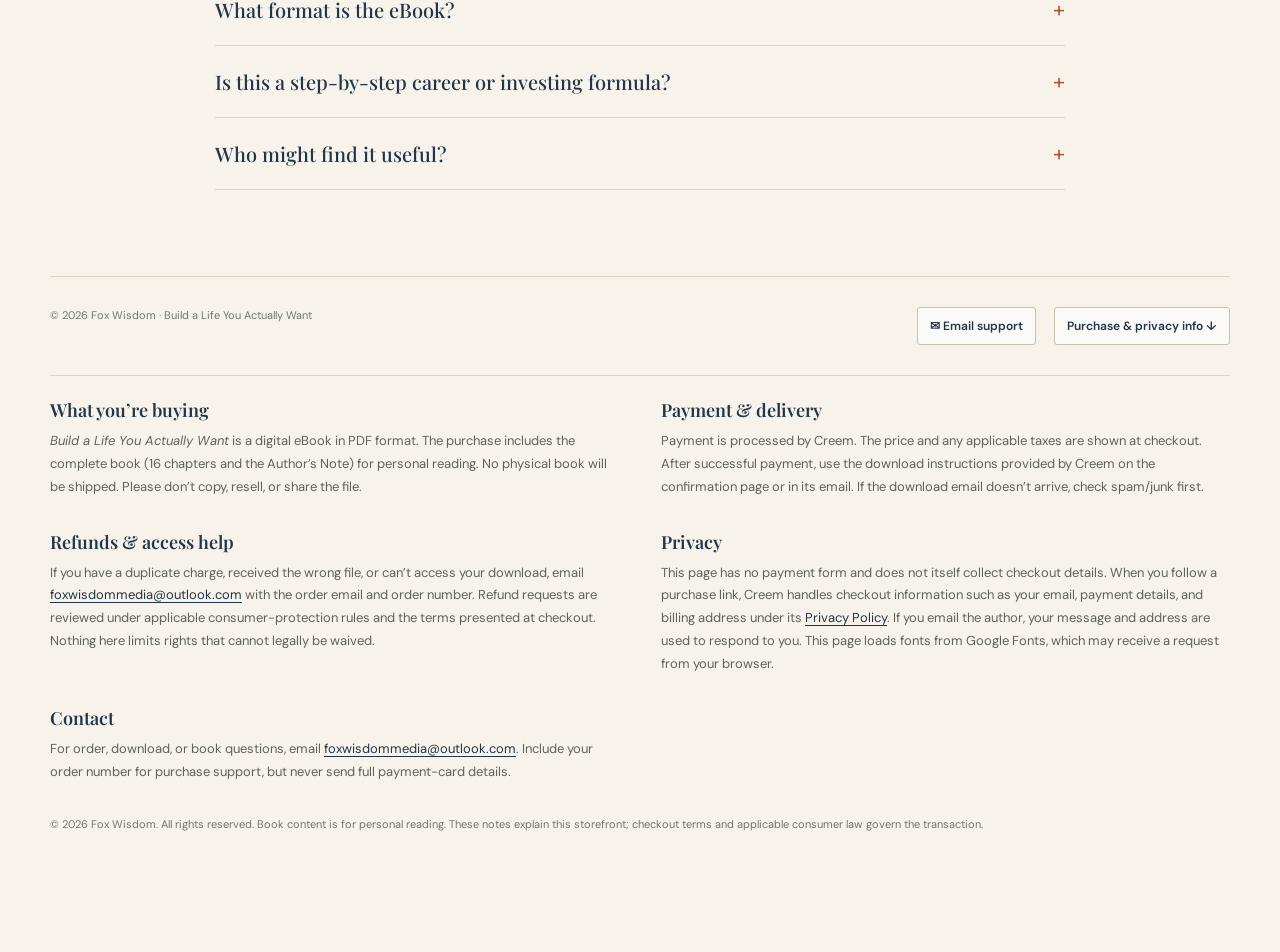
==== commit 2d500b94: "Add files via upload" ====
--- a/index.html
+++ b/index.html
@@ -7,21 +7,21 @@
 <style>
 @import url('https://fonts.googleapis.com/css2?family=DM+Sans:wght@400;500;600;700&family=Playfair+Display:wght@500;600;700&display=swap');
 :root{--paper:#f4f0e7;--ink:#1e2422;--muted:#666b63;--green:#18324b;--lime:#d99045;--line:#d9d3c7;--orange:#b65424;--white:#fbfaf7;--serif:'Playfair Display',Georgia,serif;--sans:'DM Sans',Arial,sans-serif}*{box-sizing:border-box}html{scroll-behavior:smooth}body{margin:0;background:var(--paper);color:var(--ink);font-family:var(--sans);line-height:1.55}a{color:inherit}button{font:inherit}.wrap{width:min(1180px,calc(100% - 48px));margin:auto}.topbar{height:72px;display:flex;align-items:center;justify-content:space-between;border-bottom:1px solid var(--line)}.brand{font-size:13px;font-weight:700;letter-spacing:.18em;text-decoration:none}.nav{display:flex;gap:30px;align-items:center;font-size:13px;color:#4b514a}.nav a{text-decoration:none}.nav a:hover{color:var(--orange)}.nav .navbuy{background:var(--green);color:white;padding:11px 18px;border-radius:3px}.hero{display:grid;grid-template-columns:1.06fr .94fr;gap:8%;align-items:center;padding:78px 0 92px;min-height:650px}.eyebrow{font-size:11px;font-weight:700;letter-spacing:.2em;text-transform:uppercase;color:var(--orange)}h1,h2,h3,p{margin-top:0}h1{font:600 clamp(48px,6.3vw,82px)/1.02 var(--serif);letter-spacing:-.045em;margin:21px 0 24px;max-width:650px}h1 em{font-weight:500;color:var(--green)}.hero-copy>p{font-size:17px;color:#555b54;max-width:530px;line-height:1.75}.actions{display:flex;gap:13px;align-items:center;margin:31px 0 18px;flex-wrap:wrap}.button{display:inline-flex;align-items:center;justify-content:center;gap:12px;text-decoration:none;background:var(--green);color:white;border:0;padding:16px 22px;font-weight:700;font-size:14px;border-radius:2px;cursor:pointer;transition:transform .2s,background .2s}.button:hover{transform:translateY(-2px);background:#10273c}.button.secondary{background:transparent;color:var(--green);border:1px solid #9da99e}.price-note,.micro{font-size:12px;color:#6b7069}.price-block{display:flex;align-items:baseline;gap:11px;margin-top:25px;flex-wrap:wrap}.price-block strong{font:600 34px/1 var(--serif);color:var(--green)}.old-price{font-size:18px;color:#85877e;text-decoration:line-through}.launch-tag{background:#b65424;color:white;padding:5px 8px;font-size:9px;font-weight:700;letter-spacing:.13em}.price-caption{font-size:11px;color:var(--muted);width:100%;margin-top:-5px}.trustline{display:flex;gap:18px;align-items:center;margin-top:25px;color:#5f665e;font-size:11px;letter-spacing:.03em}.trustline span+span:before{content:'·';margin-right:18px;color:var(--orange)}.bookstage{height:510px;position:relative;display:grid;place-items:center;isolation:isolate}.sun{position:absolute;width:390px;height:390px;border-radius:50%;background:#e4dfcb;z-index:-2;top:45px;right:4%}.orbit{position:absolute;width:470px;height:470px;border:1px solid #c9c4b5;border-radius:50%;z-index:-1;transform:rotate(-18deg)}.cover{width:min(370px,82%);aspect-ratio:2/3;object-fit:cover;box-shadow:18px 24px 44px #262b2533;transform:rotate(1deg);display:block}.cover:before{content:'';position:absolute;inset:12px;border:1px solid #bfc59666}.cover:after{content:'';position:absolute;width:245px;height:245px;border:1px solid #d9904570;border-radius:50%;right:-83px;bottom:34px;box-shadow:0 0 0 21px #d9904510,0 0 0 48px #d9904508}.cover-kicker,.cover-author{font-size:10px;letter-spacing:.2em;text-transform:uppercase;z-index:1}.cover-title{font:600 39px/.98 var(--serif);letter-spacing:-.04em;max-width:235px;z-index:1}.cover-title span{color:var(--lime)}.cover-mark{width:48px;height:48px;border:1px solid var(--lime);border-radius:50%;display:grid;place-items:center;color:var(--lime);font:22px var(--serif);z-index:1}.floater{position:absolute;background:var(--white);padding:14px 17px;box-shadow:0 9px 30px #2222;font-size:11px;line-height:1.45}.floater b{display:block;font:600 16px var(--serif);margin-bottom:3px}.f1{left:-1%;bottom:72px;transform:rotate(-3deg)}.f2{right:-3%;top:91px;transform:rotate(3deg)}.section{padding:100px 0}.section-head{display:flex;justify-content:space-between;align-items:end;gap:40px;margin-bottom:48px}.section-head h2{font:500 clamp(38px,5vw,58px)/1.08 var(--serif);letter-spacing:-.035em;max-width:620px;margin:12px 0 0}.section-head p{max-width:360px;color:var(--muted);margin-bottom:4px}.band{background:var(--green);color:#f6f1e6}.band .eyebrow{color:var(--lime)}.band .section-head p{color:#d1d8d0}.clarity-grid{display:grid;grid-template-columns:repeat(3,1fr);border-top:1px solid #ffffff40}.clarity-card{padding:29px 27px 23px 0;border-right:1px solid #ffffff35;min-height:200px}.clarity-card+ .clarity-card{padding-left:27px}.clarity-card:last-child{border:0}.number{font:italic 19px var(--serif);color:var(--lime)}.clarity-card h3{font:500 24px var(--serif);margin:25px 0 10px}.clarity-card p{font-size:14px;color:#d1d8d0;max-width:290px}.manifesto{display:grid;grid-template-columns:.8fr 1.2fr;gap:9%;align-items:start}.manifesto h2{font:500 clamp(39px,5vw,60px)/1.08 var(--serif);letter-spacing:-.035em}.manifesto blockquote{font:500 clamp(24px,3vw,35px)/1.4 var(--serif);margin:5px 0 18px;max-width:670px}.manifesto .quote-by{font-size:11px;letter-spacing:.17em;text-transform:uppercase;color:var(--muted)}.themes{display:grid;grid-template-columns:repeat(4,1fr);gap:13px}.theme{background:#e9e4d8;padding:25px 22px 28px;min-height:230px;position:relative;overflow:hidden}.theme .icon{font:28px var(--serif);color:var(--orange)}.theme h3{font:500 22px var(--serif);margin:27px 0 8px}.theme p{font-size:13px;color:var(--muted);margin:0}.theme:after{content:'';position:absolute;width:105px;height:105px;border:1px solid #b7b09f;border-radius:50%;right:-48px;bottom:-55px}.story{background:#e7e2d5;display:grid;grid-template-columns:1fr 1fr;min-height:420px}.story-left{padding:56px 8% 56px max(35px,calc((100vw - 1180px)/2));}.story h2{font:500 clamp(39px,5vw,58px)/1.05 var(--serif);margin:14px 0 21px;letter-spacing:-.03em}.story p{color:#5c625a;font-size:15px;max-width:470px}.story-right{background:#18324b;color:#f5f0e6;padding:48px clamp(28px,6vw,84px);display:flex;flex-direction:column;justify-content:center;position:relative;overflow:hidden}.story-right:after{content:'“';font:300 240px/1 var(--serif);color:#d9904529;position:absolute;right:10px;top:1px}.story-right p{font:500 25px/1.45 var(--serif);color:#f5f0e6;position:relative;z-index:1}.story-right small{color:#d99045;letter-spacing:.12em;text-transform:uppercase;font-size:10px}.note{font-size:11px!important;color:#92988f!important;margin-top:20px!important;max-width:480px}.read{background:var(--white)}.reader{display:grid;grid-template-columns: .7fr 1.3fr;gap:45px;align-items:center;background:#eeeae1;padding:35px}.reader-info h3{font:500 31px/1.1 var(--serif);margin:13px 0}.reader-info p{color:var(--muted);font-size:14px}.reader-controls{display:flex;gap:8px;margin-top:23px}.reader-controls button{border:1px solid #aaa99d;background:transparent;padding:10px 14px;cursor:pointer;color:var(--green);font-size:12px}.reader-controls button.active{background:var(--green);color:white;border-color:var(--green)}.page-frame{min-height:520px;position:relative;overflow:hidden;background:#ded7c8;display:grid;place-items:center;cursor:zoom-in;padding:22px}.page-frame img{width:auto;height:min(620px,68vw);max-width:100%;object-fit:contain;box-shadow:0 8px 27px #26241e30;transition:transform .35s}.page-frame.zoom img{transform:scale(1.45);cursor:zoom-out}.page-label{position:absolute;bottom:12px;left:13px;background:#fbfaf7e8;padding:6px 9px;font-size:10px;letter-spacing:.08em;text-transform:uppercase}.chapters{display:grid;grid-template-columns:1fr 1fr;gap:0 55px}.chapter{display:flex;gap:20px;border-top:1px solid var(--line);padding:18px 0;align-items:baseline}.chapter span{font-size:10px;color:var(--orange);letter-spacing:.1em;min-width:22px}.chapter p{font:500 17px var(--serif);margin:0}.author{display:grid;grid-template-columns: .7fr 1.3fr;gap:9%;align-items:center;background:#e5dfd1;padding:60px 8%}.avatar{width:min(275px,100%);aspect-ratio:1;object-fit:cover;border-radius:50%;border:8px solid #f4f0e7}.author h2{font:500 48px var(--serif);margin:12px 0}.author p{color:#5b625a;max-width:570px}.author .signature{font:italic 19px var(--serif);color:var(--green);margin-top:23px}.offer{padding:92px 0;text-align:center;background:var(--green);color:#f7f2e8}.offer .eyebrow{color:var(--lime)}.offer h2{font:500 clamp(42px,6vw,68px)/1.05 var(--serif);letter-spacing:-.04em;max-width:740px;margin:18px auto}.offer p{color:#d3dbd2;max-width:560px;margin:0 auto 25px}.offer .button{background:var(--lime);color:#1e2c25}.offer .micro{color:#c1c9c0;margin-top:14px}.faq{max-width:850px;margin:auto}.faq-item{border-top:1px solid var(--line)}.faq-item:last-child{border-bottom:1px solid var(--line)}.faq-q{width:100%;text-align:left;background:transparent;border:0;padding:21px 0;display:flex;justify-content:space-between;align-items:center;font:500 20px var(--serif);cursor:pointer;color:var(--ink)}.faq-a{max-height:0;overflow:hidden;transition:max-height .3s ease}.faq-a p{color:var(--muted);font-size:14px;padding:0 40px 18px 0;max-width:690px}.faq-item.open .faq-a{max-height:200px}.faq-q b{font:400 22px var(--sans);color:var(--orange)}footer{border-top:1px solid var(--line);padding:30px 0;color:#71766f;font-size:11px;display:flex;justify-content:space-between}.toast{position:fixed;bottom:22px;left:50%;transform:translate(-50%,20px);background:#1e2422;color:white;padding:13px 19px;font-size:13px;opacity:0;pointer-events:none;transition:.25s;z-index:20}.toast.show{opacity:1;transform:translate(-50%,0)}.mobile-buy{display:none}
-@media(max-width:850px){.wrap{width:min(100% - 34px,660px)}.nav{gap:15px}.nav a:not(.navbuy){display:none}.hero{grid-template-columns:1fr;padding:57px 0 70px;gap:0}.hero-copy{order:0}.bookstage{order:1;height:440px;margin-top:10px}.sun{width:320px;height:320px}.orbit{width:390px;height:390px}.cover{width:260px}.f1{left:2%;bottom:38px}.f2{right:1%;top:38px}.section{padding:75px 0}.section-head{display:block;margin-bottom:34px}.section-head p{margin-top:15px}.clarity-grid{grid-template-columns:1fr}.clarity-card,.clarity-card+.clarity-card{padding:20px 0;border-right:0;border-bottom:1px solid #ffffff35;min-height:auto}.clarity-card h3{margin:12px 0 5px}.manifesto{grid-template-columns:1fr;gap:15px}.themes{grid-template-columns:1fr 1fr}.theme{min-height:200px}.story{grid-template-columns:1fr}.story-left{padding:48px 25px}.story-right{padding:40px 26px}.reader{grid-template-columns:1fr;padding:22px;gap:24px}.page-frame{min-height:430px}.page-frame img{height:min(520px,112vw)}.chapters{grid-template-columns:1fr;gap:0}.author{grid-template-columns:1fr;padding:40px 27px;gap:25px}.avatar{width:175px}.author h2{font-size:40px}.offer{padding:75px 22px}footer{gap:20px;flex-direction:column}.mobile-buy{display:block;position:fixed;z-index:15;bottom:0;left:0;right:0;padding:10px 16px calc(10px + env(safe-area-inset-bottom));background:#f4f0e7ed;border-top:1px solid var(--line);backdrop-filter:blur(12px)}.mobile-buy .button{width:100%;padding:13px}.toast{bottom:84px}}
-@media(max-width:430px){h1{font-size:48px}.bookstage{height:385px}.cover{width:230px;padding:25px}.cover-title{font-size:33px}.sun{width:275px;height:275px}.orbit{width:330px;height:330px}.f1,.f2{font-size:9px;padding:10px 12px}.f1 b,.f2 b{font-size:13px}.themes{gap:8px}.theme{padding:19px 15px}.theme h3{font-size:19px}.page-frame{min-height:360px;padding:12px}.page-frame img{height:min(450px,120vw)}.trustline{gap:9px;flex-wrap:wrap}.trustline span+span:before{margin-right:9px}}
+
+
 
 :root{--paper:#f8f4ec;--ink:#202321;--muted:#68685f;--green:#20364a;--lime:#e6b15c;--line:#ddd4c5;--orange:#b45332;--white:#fffdf8}
 .button{background:#b45332;border-radius:4px;box-shadow:0 5px 14px #7d371c20}.button:hover{background:#923d24}.button.secondary{background:transparent;color:#20364a;border-color:#b5a995;box-shadow:none}.button.secondary:hover{background:#eee6da}
 .topbar{height:66px}.brand{color:#20364a}.nav .navbuy{background:#b45332;border-radius:4px}
 .hero{padding-top:56px;padding-bottom:70px;min-height:620px}.hero-copy>p{font-size:17px;line-height:1.68;color:#54564f}.hero h1{font-size:clamp(46px,5.9vw,76px);line-height:1.04;letter-spacing:-.045em}.hero h1 em{color:#b45332;font-style:normal}.benefits{list-style:none;padding:0;margin:22px 0 0;display:grid;gap:8px;color:#343b39;font-size:14px}.benefits li{display:flex;align-items:flex-start;gap:10px}.benefits li:before{content:'✓';color:#b45332;font-weight:700;flex:0 0 auto}.price-block{margin-top:24px}.price-block strong{color:#20364a}.price-note{margin-top:8px}.actions{margin:18px 0 12px}.trustline{flex-wrap:wrap;line-height:1.5}.bookstage{height:490px}.sun{background:#efe5d3}.orbit{border-color:#d7c7af}.floater{border:1px solid #e5dccd;box-shadow:0 8px 25px #29231810}.section{padding:86px 0}.section-head h2{color:#20364a}.band{background:#eee6d8;color:#202321}.band .eyebrow{color:#b45332}.band .section-head p,.band .clarity-card p{color:#55564f}.clarity-grid{border-color:#d0c4b2}.clarity-card,.clarity-card+.clarity-card{border-color:#d0c4b2}.number{color:#b45332}.clarity-card h3{color:#20364a}.theme{background:#eee7dc;border:1px solid #e5dccd;border-radius:5px}.story{background:#eee6d8}.story-right{background:#20364a}.read{background:#fffdf8}.reader{background:#f1ece3;border-radius:7px}.page-frame{background:#e8e0d3;border-radius:4px}.page-frame img{background:#f7f2e8}.chapter{border-color:#ddd4c5}.chapter span,.eyebrow{color:#b45332}.author{background:#eee6d8;border-radius:7px}.avatar{border-color:#f8f4ec}.author h2{color:#20364a}.contact-link{display:inline-flex;flex-direction:column;gap:3px;text-decoration:none;color:#20364a;border-bottom:1px solid #b45332;padding:7px 0;font-weight:600;font-size:14px}.contact-link span{font-size:12px;color:#696960;font-weight:400}.offer{background:#20364a}.offer .button{background:#e6b15c;color:#202321;box-shadow:none}.offer .button:hover{background:#f0c878}.offer h2{max-width:780px}.faq-q{color:#20364a}.faq-q b{color:#b45332}.topbar,.theme,.reader,.author,.button{transition:all .18s ease}.footer-links{display:flex;gap:18px}.footer-links a{color:#20364a}.policies{padding:0 0 28px;color:#707066;font-size:11px;line-height:1.65}.policies p{margin:8px 0}.policies strong{color:#464a43}.policies a{color:#20364a}
-@media(max-width:850px){.wrap{width:min(calc(100% - 36px),620px)}.topbar{height:58px}.hero{display:flex;flex-direction:column;align-items:stretch;gap:0;padding:30px 0 34px;min-height:0}.hero-copy{display:contents}.hero-copy>.eyebrow{order:0;font-size:10px;letter-spacing:.16em}.hero h1{order:1;font-size:clamp(38px,10vw,50px);line-height:1.05;max-width:520px;margin:12px 0 15px;letter-spacing:-.04em}.hero-copy>p{order:2;font-size:15px;line-height:1.58;margin-bottom:10px}.benefits{order:3;margin:11px 0 0;gap:7px;font-size:13px}.price-block{order:4;margin-top:18px;gap:9px}.price-block strong{font-size:32px}.old-price{font-size:16px}.price-caption{font-size:10px}.actions{order:5;display:grid;grid-template-columns:1fr 1fr;gap:9px;margin:14px 0 9px}.actions .button{min-height:50px;padding:12px 10px;font-size:12px;text-align:center}.price-note{order:6;margin:0;font-size:11px}.trustline{order:7;margin-top:12px;font-size:10px;gap:8px}.trustline span+span:before{margin-right:8px}.bookstage{order:8;height:auto;min-height:0;margin:30px 0 0;padding:12px 0}.bookstage .sun{width:250px;height:250px;top:50%;right:50%;transform:translate(50%,-50%)}.bookstage .orbit{width:300px;height:300px;top:50%;transform:translateY(-50%) rotate(-18deg)}.cover{width:min(210px,58vw);max-height:315px}.floater{font-size:9px;padding:9px 11px}.floater b{font-size:12px}.f1{left:0;bottom:10px}.f2{right:0;top:8px}.section{padding:58px 0}.section-head{margin-bottom:27px}.section-head h2{font-size:clamp(32px,8.5vw,43px)}.section-head p{font-size:14px;line-height:1.6}.clarity-card p{max-width:none}.themes{gap:9px}.theme{min-height:190px}.story-left{padding:39px 22px}.story-right{padding:31px 22px}.reader{padding:17px;border-radius:5px}.reader-info h3{font-size:27px}.page-frame{min-height:0;padding:12px}.page-frame img{height:auto;width:auto;max-width:100%;max-height:560px}.reader-controls{display:grid;grid-template-columns:repeat(4,1fr)}.reader-controls button{padding:9px 7px}.author{padding:32px 22px;gap:20px}.author h2{font-size:39px}.offer{padding:60px 20px}.offer .button{width:100%;min-height:52px}.faq-q{font-size:18px}.mobile-buy{display:flex;align-items:center;justify-content:space-between;gap:12px;padding:9px 16px calc(9px + env(safe-area-inset-bottom));background:#f8f4ecf5;border-top:1px solid #ddd4c5;backdrop-filter:blur(12px)}.mobile-price{display:flex;flex-direction:column;line-height:1.1;flex:none}.mobile-price del{font-size:11px;color:#85877e}.mobile-price strong{font:600 22px var(--serif);color:#20364a}.mobile-buy .button{width:auto;flex:1;min-height:47px;padding:10px 14px;font-size:13px}.policies{padding-bottom:105px}footer{padding-bottom:20px}}
-@media(max-width:390px){.wrap{width:calc(100% - 30px)}.hero h1{font-size:37px}.actions{grid-template-columns:1fr}.actions .button{min-height:46px}.trustline{display:block}.trustline span{display:block}.trustline span+span:before{content:none}.f1{left:-6px}.f2{right:-5px}.themes{grid-template-columns:1fr 1fr}.theme{padding:18px 14px;min-height:180px}.page-frame{padding:8px}.mobile-buy{padding-left:12px;padding-right:12px}}
+
+
 @media(prefers-reduced-motion:reduce){html{scroll-behavior:auto}*,*::before,*::after{transition:none!important;animation:none!important}}
 
 
 @media(min-width:851px){.hero{grid-template-columns:minmax(0,1.08fr) minmax(280px,.82fr);gap:5%;padding:34px 0 40px;min-height:0;align-items:center}.hero h1{font-size:clamp(48px,4.15vw,64px);line-height:1.035;margin:13px 0 13px;max-width:650px}.hero-copy>p{font-size:15px;line-height:1.58;margin-bottom:8px;max-width:600px}.benefits{margin:12px 0 0;gap:5px;font-size:13px}.price-block{margin-top:15px;gap:9px}.price-block strong{font-size:31px}.price-caption{width:auto;margin-top:0}.actions{margin:12px 0 7px;gap:10px}.actions .button{padding:14px 17px}.price-note{font-size:11px}.trustline{margin-top:13px}.bookstage{height:440px}.cover{width:min(310px,75%);transform:none}.sun{width:350px;height:350px;top:45px;right:5%}.orbit{width:410px;height:410px}.floater{display:none}}
-@media(max-width:850px){.hero{padding:27px 0 27px}.hero h1{font-size:clamp(38px,9.7vw,47px);line-height:1.04}.hero-copy>p{font-size:14px;line-height:1.54}.benefits{gap:5px;font-size:12px}.price-block{margin-top:15px}.price-caption{width:auto;margin-top:0}.actions{grid-template-columns:1.15fr .85fr;margin:12px 0 7px}.actions .button{min-height:48px;padding:10px 8px;font-size:12px}.bookstage{margin-top:17px}.floater{display:none}}
-@media(max-width:390px){.hero h1{font-size:37px}.actions{grid-template-columns:1fr}.price-block{gap:7px}.price-block strong{font-size:29px}.price-caption{width:100%;font-size:10px}}
+
+
 
 
 :root{--paper:#f7f3eb;--ink:#202321;--muted:#68685f;--green:#22384d;--line:#ddd4c5;--orange:#b65331;--white:#fcfaf5}
@@ -32,36 +32,100 @@
 .manifesto{align-items:center}
 .offer h2{color:#f7f3eb}
 @media(min-width:851px){.section-head{align-items:center}.section-head h2{max-width:560px}.section-head p{max-width:390px}}
-@media(max-width:850px){.section-head{align-items:flex-start}.section-head h2{max-width:580px}}
+
 .price-block{display:grid;grid-template-columns:auto auto;justify-content:start;align-items:center;gap:3px 12px;background:transparent;border:0;border-radius:0;padding:0;margin-top:20px;width:max-content;max-width:100%;box-shadow:none}.price-block .launch-tag{grid-column:1/-1;justify-self:start;font-size:10px;padding:4px 8px;margin-bottom:2px}.price-block .old-price{font-size:17px}.price-block strong{font:700 42px/.98 var(--sans);letter-spacing:-.045em;color:var(--orange)}.price-block .price-caption{grid-column:1/-1;width:auto;margin:0;font-size:12px;color:#4d514c}.actions{margin-top:14px}.actions .buy-link{box-shadow:0 5px 14px #b6542430;font-size:15px}.mobile-buy .mobile-price strong{color:var(--orange);font:700 25px/.95 var(--sans)}
-@media(max-width:850px){.price-block{margin-top:17px;padding:0;gap:3px 10px}.price-block strong{font-size:38px}.price-block .price-caption{font-size:11px}.actions .buy-link{font-size:14px}}
 
-.footer-links a{display:inline-flex;align-items:center;gap:7px;padding:9px 12px;border:1px solid #c9c0b0;border-radius:3px;background:#fbfaf7;color:#20364a;text-decoration:none;font-size:12px;font-weight:600;transition:background .2s,color .2s,border-color .2s}.footer-links a:hover{background:#18324b;color:#fff;border-color:#18324b}.footer-links a:focus-visible,.policies a:focus-visible{outline:3px solid #d99045;outline-offset:3px}.policies{border-top:1px solid var(--line);padding:22px 0 110px;color:#5f625b;font-size:13px;line-height:1.75}.policy-grid{display:grid;grid-template-columns:repeat(2,minmax(0,1fr));gap:22px 42px}.policy-card h3{font:600 18px var(--serif);color:#20364a;margin:0 0 8px}.policy-card p{margin:0 0 9px}.policy-card a{color:#20364a;text-decoration:underline;text-underline-offset:3px}.policy-small{font-size:11px;color:#72746d;margin-top:22px!important}.footer-links{flex-wrap:wrap}@media(max-width:600px){.footer-links{gap:9px}.footer-links a{padding:10px 11px}.policy-grid{grid-template-columns:1fr;gap:20px}.policies{font-size:12px;padding-bottom:125px}}
+
+.footer-links a{display:inline-flex;align-items:center;gap:7px;padding:9px 12px;border:1px solid #c9c0b0;border-radius:3px;background:#fbfaf7;color:#20364a;text-decoration:none;font-size:12px;font-weight:600;transition:background .2s,color .2s,border-color .2s}.footer-links a:hover{background:#18324b;color:#fff;border-color:#18324b}.footer-links a:focus-visible,.policies a:focus-visible{outline:3px solid #d99045;outline-offset:3px}.policies{border-top:1px solid var(--line);padding:22px 0 110px;color:#5f625b;font-size:13px;line-height:1.75}.policy-grid{display:grid;grid-template-columns:repeat(2,minmax(0,1fr));gap:22px 42px}.policy-card h3{font:600 18px var(--serif);color:#20364a;margin:0 0 8px}.policy-card p{margin:0 0 9px}.policy-card a{color:#20364a;text-decoration:underline;text-underline-offset:3px}.policy-small{font-size:11px;color:#72746d;margin-top:22px!important}.footer-links{flex-wrap:wrap}
 html{scroll-padding-top:72px;-webkit-text-size-adjust:100%}
-@media(max-width:850px){body{padding-bottom:calc(78px + env(safe-area-inset-bottom))}.mobile-buy{transition:transform .24s ease,opacity .24s ease;min-height:68px;padding:8px 14px calc(8px + env(safe-area-inset-bottom));gap:10px}.mobile-buy .mobile-price{display:flex;align-items:baseline;gap:8px;white-space:nowrap}.mobile-buy .mobile-price del{font-size:12px;color:#777}.mobile-buy .button{width:auto;min-width:154px;min-height:48px;padding:12px 14px;font-size:14px}.reader-controls{gap:8px}.reader-controls button{min-height:48px;font-size:14px;touch-action:manipulation}.page-frame{cursor:zoom-in;touch-action:manipulation}.page-frame:focus-visible{outline:3px solid #b45332;outline-offset:3px}.faq-q{min-height:56px;padding:15px 0;touch-action:manipulation}.footer-links a{min-height:44px;align-items:center;justify-content:center}.topbar .navbuy{display:none}.actions{grid-template-columns:1fr;gap:8px}.actions .button{width:100%;min-height:50px;font-size:14px}.mobile-buy.is-hidden{transform:translateY(120%);opacity:0;pointer-events:none}.topbar .navbuy{min-height:44px;align-items:center}}
-@media(max-width:380px){.mobile-buy{gap:7px;padding-left:10px;padding-right:10px}.mobile-buy .mobile-price{gap:5px}.mobile-buy .mobile-price del{font-size:11px}.mobile-buy .mobile-price strong{font-size:22px}.mobile-buy .button{min-width:132px;padding:10px;font-size:13px}.reader-controls{gap:6px}.reader-controls button{padding:8px 4px}}
-@media(max-width:850px){
-.hero{display:grid;grid-template-columns:minmax(0,1.25fr) minmax(112px,.75fr);gap:0 14px;align-items:center;padding:25px 0 30px;min-height:0}
+
+
+
+
+/* Tablet range: keep the established editorial language while preventing cramped columns. */
+@media (min-width:768px) and (max-width:850px){
+.wrap{width:min(calc(100% - 40px),700px)}
+.topbar{height:62px}.nav{gap:16px}.nav a:not(.navbuy){display:none}
+.hero{grid-template-columns:minmax(0,1.08fr) minmax(230px,.82fr);gap:4%;padding:48px 0;min-height:0}
+.hero h1{font-size:clamp(40px,6.2vw,50px);line-height:1.04}
+.hero-copy>p{font-size:15px;line-height:1.6}
+.bookstage{height:380px}.cover{width:min(255px,78%);transform:none}.sun{width:300px;height:300px}.orbit{width:340px;height:340px}.floater{display:none}
+.clarity-grid{grid-template-columns:1fr}.clarity-card,.clarity-card+.clarity-card{padding:18px 0;border-right:0;border-bottom:1px solid #ffffff35;min-height:0}.clarity-card h3{margin:12px 0 6px}
+.themes{grid-template-columns:repeat(2,minmax(0,1fr))}.story{grid-template-columns:1fr}.reader{grid-template-columns:1fr;gap:22px}.chapters{grid-template-columns:1fr;gap:0}.author{grid-template-columns:1fr;padding:38px 28px;gap:22px}
+}
+
+/* Phone layout. All phone-only changes stay inside this breakpoint. */
+@media (max-width:767px){
+html{scroll-padding-top:68px;-webkit-text-size-adjust:100%}
+.wrap{width:calc(100% - 32px);max-width:520px}
+.topbar{height:58px}.nav{gap:0}.nav a:not(.navbuy),.nav .navbuy{display:none}
+.hero{display:flex;flex-direction:column;align-items:stretch;gap:0;padding:15px 0 28px;min-height:0}
 .hero-copy{display:contents}
-.hero-copy>.eyebrow{grid-column:1/-1;order:0;margin-bottom:8px}
-.hero h1{grid-column:1;order:1;font-size:clamp(30px,8.2vw,39px);line-height:1.02;margin:4px 0;letter-spacing:-.045em;align-self:center}
-.bookstage{grid-column:2;order:2;height:auto;min-height:0;aspect-ratio:.68;margin:0;align-self:center;width:100%}
-.bookstage .cover{width:min(100%,158px);height:auto;aspect-ratio:2/3;object-fit:cover;box-shadow:8px 12px 24px #262b2530}
-.bookstage .sun{width:92%;height:auto;aspect-ratio:1;top:10%;right:2%}
-.bookstage .orbit{width:108%;height:auto;aspect-ratio:1}
-.hero-copy>p{grid-column:1/-1;order:3;font-size:14px;line-height:1.52;margin:14px 0 6px}
-.benefits{grid-column:1/-1;order:4;margin:8px 0 0;gap:5px;font-size:12px;line-height:1.4}
-.price-block{grid-column:1/-1;order:5;margin-top:13px;gap:3px 10px}
-.price-block .launch-tag{font-size:9px}
-.price-block strong{font-size:34px}
+.bookstage{order:0;height:clamp(178px,52vw,224px);width:100%;min-height:0;margin:0 auto 8px;padding:0;overflow:visible}
+.bookstage .cover{width:auto;height:clamp(172px,50vw,214px);max-width:143px;aspect-ratio:2/3;object-fit:contain;transform:none;padding:0;box-shadow:8px 12px 24px #262b2530}
+.bookstage .sun,.bookstage .orbit,.bookstage .floater{display:none}
+.hero-copy>.eyebrow{order:1;font-size:10px;letter-spacing:.16em;margin:0 0 6px}
+.hero h1{order:2;font-size:clamp(34px,9vw,43px);line-height:1.04;max-width:600px;margin:5px 0 12px;letter-spacing:-.04em}
+.hero-copy>p{order:3;font-size:15px;line-height:1.55;margin:0 0 8px}
+.benefits{order:4;margin:8px 0 0;gap:6px;font-size:12px;line-height:1.42}
+.price-block{order:5;margin-top:14px;gap:3px 10px}
+.price-block strong{font-size:clamp(33px,9vw,38px)}
+.price-block .launch-tag{font-size:9px;letter-spacing:.1em}
 .price-block .price-caption{font-size:11px}
-.actions{grid-column:1/-1;order:6;display:grid;grid-template-columns:1fr;gap:7px;margin:12px 0 6px}
-.actions .button{width:100%;min-height:48px;padding:11px 13px;font-size:14px}
-.actions .button.secondary{min-height:42px;border:0;text-decoration:underline;text-underline-offset:4px}
-.price-note{grid-column:1/-1;order:7;margin:0;font-size:10px;line-height:1.4}
-.trustline{grid-column:1/-1;order:8;margin-top:8px;font-size:10px;line-height:1.4}
-}
-@media(max-width:380px){.hero{grid-template-columns:minmax(0,1.2fr) minmax(102px,.8fr);gap:0 10px}.hero h1{font-size:30px}.bookstage .cover{width:min(100%,140px)}.hero-copy>p{font-size:13px}.benefits{font-size:11px}.price-block strong{font-size:31px}}</style>
+.actions{order:6;display:grid;grid-template-columns:minmax(0,1fr);gap:8px;margin:12px 0 7px}
+.actions .button{width:100%;min-width:0;min-height:48px;padding:11px 14px;font-size:14px}
+.actions .button.secondary{display:inline-flex;min-height:46px;border:1px solid #9da99e;border-radius:2px;text-decoration:none;background:transparent;color:var(--green)}
+.price-note{order:7;margin:0;font-size:11px;line-height:1.45}
+.trustline{order:8;display:flex;flex-wrap:wrap;gap:6px 12px;margin-top:8px;font-size:10px;line-height:1.45}
+.trustline span+span:before{margin-right:12px}
+.section{padding:62px 0}
+.section-head{display:block;margin-bottom:28px}
+.section-head h2{font-size:clamp(32px,8.5vw,42px);line-height:1.08;max-width:none}
+.section-head p{font-size:14px;line-height:1.58;margin-top:12px;max-width:none}
+.clarity-grid{grid-template-columns:minmax(0,1fr)}
+.clarity-card,.clarity-card+.clarity-card{padding:20px 0;border-right:0;border-bottom:1px solid #ffffff35;min-height:0}
+.clarity-card h3{margin:12px 0 6px}
+.clarity-card p{max-width:none}
+.manifesto{grid-template-columns:minmax(0,1fr);gap:14px}
+.manifesto h2{font-size:clamp(34px,8.5vw,44px)}
+.themes{grid-template-columns:minmax(0,1fr);gap:10px}
+.theme{min-height:0;padding:20px 18px 22px}
+.theme .icon{font-size:22px;line-height:1.1;min-height:25px}
+.theme h3{font-size:21px;margin:14px 0 7px}
+.theme p{font-size:14px;line-height:1.55;max-width:none}
+.story{grid-template-columns:minmax(0,1fr);min-height:0}
+.story-left{padding:34px 22px}.story-right{padding:30px 22px}
+.reader{grid-template-columns:minmax(0,1fr);gap:18px;padding:16px}
+.reader-info h3{font-size:clamp(25px,7vw,30px)}
+.reader-controls{display:grid;grid-template-columns:repeat(4,minmax(0,1fr));gap:7px;margin-top:18px}
+.reader-controls button{min-width:0;min-height:48px;padding:8px 4px;font-size:12px;touch-action:manipulation}
+.page-frame{width:100%;min-width:0;min-height:0;padding:10px;cursor:zoom-in;touch-action:manipulation}
+.page-frame img{width:auto;height:auto;max-width:100%;max-height:65vh;object-fit:contain}
+.page-frame.zoom{position:fixed;inset:12px;z-index:50;width:auto;height:auto;min-height:0;padding:20px;display:grid;place-items:center;overflow:auto;background:#e8e0d3;box-shadow:0 0 0 9999px #111b}
+.page-frame.zoom img{width:auto;height:auto;max-width:100%;max-height:calc(100dvh - 64px);object-fit:contain;transform:none}
+.page-frame.zoom .page-label{position:fixed;left:50%;bottom:20px;transform:translateX(-50%);max-width:calc(100% - 32px)}
+.chapters{grid-template-columns:minmax(0,1fr);gap:0}
+.author{grid-template-columns:minmax(0,1fr);gap:20px;padding:30px 22px}
+.avatar{width:min(150px,42vw)}
+.author h2{font-size:38px}
+.offer{padding:54px 20px}
+.offer .button{width:100%;min-height:50px}
+.faq-q{min-height:54px;padding:15px 0;font-size:18px;touch-action:manipulation}
+footer{gap:14px;flex-direction:column;align-items:flex-start;padding:26px 0 16px}
+.footer-links{gap:8px}
+.footer-links a{min-height:44px;justify-content:center}
+.policies{padding:18px 0 24px;font-size:12px;line-height:1.65}
+.policy-grid{grid-template-columns:minmax(0,1fr);gap:18px}
+.policy-card h3{font-size:17px}
+body{padding-bottom:calc(82px + env(safe-area-inset-bottom))}
+.mobile-buy{display:flex;align-items:center;justify-content:space-between;gap:10px;min-height:66px;position:fixed;z-index:15;left:0;right:0;bottom:0;padding:8px 12px calc(8px + env(safe-area-inset-bottom));background:#f8f4ecf5;border-top:1px solid #ddd4c5;backdrop-filter:blur(12px);transition:transform .24s ease,opacity .24s ease}
+.mobile-price{display:flex;flex-direction:column;flex:none;line-height:1.1;white-space:nowrap}
+.mobile-price del{font-size:11px;color:#85877e}
+.mobile-price strong{font:700 23px/.98 var(--sans);color:var(--orange)}
+.mobile-buy .button{flex:1;min-width:0;width:auto;min-height:48px;padding:10px 12px;font-size:13px;white-space:nowrap}
+.mobile-buy.is-hidden{transform:translateY(120%);opacity:0;pointer-events:none}
+.toast{bottom:calc(82px + env(safe-area-inset-bottom))}
+}</style>
 </head>
 <body>
 <header class="wrap topbar"><a class="brand" href="#top">FOX WISDOM</a><nav class="nav" aria-label="Main navigation"><a href="#inside">Inside the book</a><a href="#story">A story</a><a href="#author">Author</a><a class="navbuy buy-link" href="#buy">Get the book <span>↗︎</span></a></nav></header>
@@ -69,7 +133,7 @@
 <section class="wrap hero"><div class="hero-copy"><div class="eyebrow">FOR WHEN YOUR NEXT MOVE FEELS UNCLEAR</div><h1>Find a direction<br>that feels like <em>yours.</em></h1><p>A practical guide to understanding what you want, testing a new path without risking everything, and making choices with more room to breathe.</p><ul class="benefits"><li>Know what matters to you before you make a leap</li><li>Test a new direction in small, manageable steps</li><li>Use money and skills to keep more options open</li></ul><div class="price-block"><span class="launch-tag">46% OFF · FIRST-RELEASE OFFER</span><span class="old-price">$12.99</span><strong>$6.99</strong><span class="price-caption">About 46% off · Digital edition</span></div><div class="actions"><a class="button buy-link" href="#buy">Get the eBook for $6.99 <span>↗︎</span></a><a class="button secondary" href="#read">Read a sample <span>↓</span></a></div><div class="price-note">Regular price $12.99 · Save about 46% · First-release price $6.99</div><div class="trustline"><span>16 chapters + Author’s Note</span><span>Digital book · no shipping</span></div></div><div class="bookstage" aria-label="Book cover illustration"><div class="sun"></div><div class="orbit"></div><img class="cover" src="assets/book-cover.png" alt="真实书籍封面：Build a Life You Actually Want，Fox Wisdom 著"></div></section>
 <section class="band section"><div class="wrap"><div class="section-head"><div><div class="eyebrow">The quiet question beneath it all</div><h2>Which choices are truly yours?</h2></div><p>Work, money, and family advice can help—and still shape what feels possible. Start by noticing the assumptions behind your next move.</p></div><div class="clarity-grid"><article class="clarity-card"><div class="number">01 / Notice</div><h3>See the scripts</h3><p>Recognize how family, work, money, and the stories around you shape what feels possible.</p></article><article class="clarity-card"><div class="number">02 / Explore</div><h3>Try a small bet</h3><p>Replace all-or-nothing leaps with low-risk experiments that give you real evidence.</p></article><article class="clarity-card"><div class="number">03 / Build</div><h3>Create more room</h3><p>Develop skills, financial margin, and a way of working that leaves you options when life changes.</p></article></div></div></section>
 <section class="section"><div class="wrap manifesto"><div><div class="eyebrow">A line from Chapter 01</div><h2>Start with a better question.</h2></div><div><blockquote>“The trouble is that even good advice can become a boundary.”</blockquote><div class="quote-by">The Life You Think You Chose</div><p style="margin-top:22px;color:var(--muted);max-width:630px">This book doesn’t ask you to reject stability or chase a perfect passion. It asks you to look more closely at what you value, what you can test, and what would make your next choice more informed.</p></div></div></section>
-<section class="section" id="inside" style="padding-top:0"><div class="wrap"><div class="section-head"><div><div class="eyebrow">What the book explores</div><h2>Big life questions, brought down to earth.</h2></div><p>Four connected threads carry the book from self-understanding to practical next steps.</p></div><div class="themes"><article class="theme"><div class="icon">↗︎</div><h3>Choices &amp; identity</h3><p>Separate the life you want from the future you were handed.</p></article><article class="theme"><div class="icon">⌁</div><h3>Work &amp; direction</h3><p>Learn through experience instead of waiting for perfect certainty.</p></article><article class="theme"><div class="icon">◌</div><h3>Money &amp; margin</h3><p>Use financial room as time and options, not a score to display.</p></article><article class="theme"><div class="icon">04</div><h3>Learning in the AI era</h3><p>Use new tools to lower the cost of getting started—and keep your judgment engaged.</p></article></div></div></section>
+<section class="section" id="inside" style="padding-top:0"><div class="wrap"><div class="section-head"><div><div class="eyebrow">What the book explores</div><h2>Big life questions, brought down to earth.</h2></div><p>Four connected threads carry the book from self-understanding to practical next steps.</p></div><div class="themes"><article class="theme"><div class="icon">↗︎</div><h3>Choices &amp; identity</h3><p>Separate the life you want from the future you were handed.</p></article><article class="theme"><div class="icon">⌁</div><h3>Work &amp; direction</h3><p>Learn through experience instead of waiting for perfect certainty.</p></article><article class="theme"><div class="icon">◌</div><h3>Money &amp; margin</h3><p>Use financial room as time and options, not a score to display.</p></article><article class="theme"><div class="icon">✳︎</div><h3>Learning in the AI era</h3><p>Use new tools to lower the cost of getting started—and keep your judgment engaged.</p></article></div></div></section>
 <section class="story" id="story"><div class="story-left"><div class="eyebrow">Inside Chapter 10 · Money and choices</div><h2>Daniel didn’t need a perfect plan.<br>He needed a little room.</h2><p>When a car repair and possible company restructuring arrived at once, Daniel’s thin buffer made every new offer feel urgent. A few practical adjustments didn’t solve everything, but they gave him time to ask questions, look at outside roles, and avoid choosing in a panic.</p><p class="note">Daniel is a composite character, as described in the book. His story brings together circumstances shared by many ordinary people.</p></div><div class="story-right"><p>“He no longer had to treat every change as an immediate crisis.”</p><small>Chapter 10 · Build a Life You Actually Want</small></div></section>
 <section class="section read" id="read"><div class="wrap"><div class="section-head"><div><div class="eyebrow">Take a look inside</div><h2>Read the pages before you decide.</h2></div><p>A few real pages from the revised edition. Tap a chapter to preview its opening spread.</p></div><div class="reader"><div class="reader-info"><div class="eyebrow" id="sample-label">Chapter 01 · a key idea</div><h3 id="sample-title">Good advice can become a boundary.</h3><p>One honest sentence from the opening chapter. See the exact page, then follow the story that gives it meaning.</p><div class="reader-controls"><button data-img="sample-1.png" data-title="The Life You Think You Chose" data-label="Chapter 01 · title page">01</button><button data-img="sample-2.png" data-title="The expectations we inherit" data-label="Chapter 01 · opening story">02</button><button data-img="sample-3.png" data-title="A dinner table can teach you" data-label="Chapter 01 · dinner table">03</button><button class="active" data-img="sample-4.png" data-title="Good advice can become a boundary." data-label="Chapter 01 · key idea">04</button></div><p class="micro" style="margin-top:15px">Four consecutive pages from Chapter 01 · Tap the page to read it larger</p></div><div class="page-frame" id="page-frame" role="button" tabindex="0" aria-label="Enlarge sample page" aria-pressed="false"><img id="sample-img" src="assets/sample-4.png" alt="Real page from chapter 1: The trouble is that even good advice can become a boundary"><span class="page-label" id="page-label">Chapter 01 · key idea</span></div></div></div></div></section>
 <section class="section"><div class="wrap"><div class="section-head"><div><div class="eyebrow">A 16-chapter journey</div><h2>From “what do I want?” to “what can I try?”</h2></div><p>The chapters build a path: notice your assumptions, gather evidence, manage risk, and shape a life with more choice.</p></div><div class="chapters"><div class="chapter"><span>01</span><p>The Life You Think You Chose</p></div><div class="chapter"><span>09</span><p>Why Isn’t Doing Good Work Enough?</p></div><div class="chapter"><span>02</span><p>Why You Still Don’t Know What You Want</p></div><div class="chapter"><span>10</span><p>What Is Money Actually For?</p></div><div class="chapter"><span>03</span><p>Before Your World Expands, You Need Evidence</p></div><div class="chapter"><span>11</span><p>Why Small Bets Are Often Smarter Than Big Decisions</p></div><div class="chapter"><span>04</span><p>When Learning Suddenly Becomes Cheap</p></div><div class="chapter"><span>12</span><p>What Failure Knows That Success Doesn’t</p></div><div class="chapter"><span>05</span><p>If Everyone Has AI, What Will Actually Be Worth Something?</p></div><div class="chapter"><span>13</span><p>When the Rules Change</p></div><div class="chapter"><span>06</span><p>What Experience Knows</p></div><div class="chapter"><span>14</span><p>A Life That Can Absorb Uncertainty</p></div><div class="chapter"><span>07</span><p>What Is a Job Actually Giving You?</p></div><div class="chapter"><span>15</span><p>What Do You Actually Want the Freedom to Do?</p></div><div class="chapter"><span>08</span><p>Can What You Know Become Something You Create?</p></div><div class="chapter"><span>16</span><p>Build a Life That Is Truly Yours</p></div></div><p class="micro" style="margin-top:22px">The complete eBook includes all 16 chapters and an Author’s Note.</p></div></section>
@@ -97,3 +161,5 @@
 
 
 
+
+
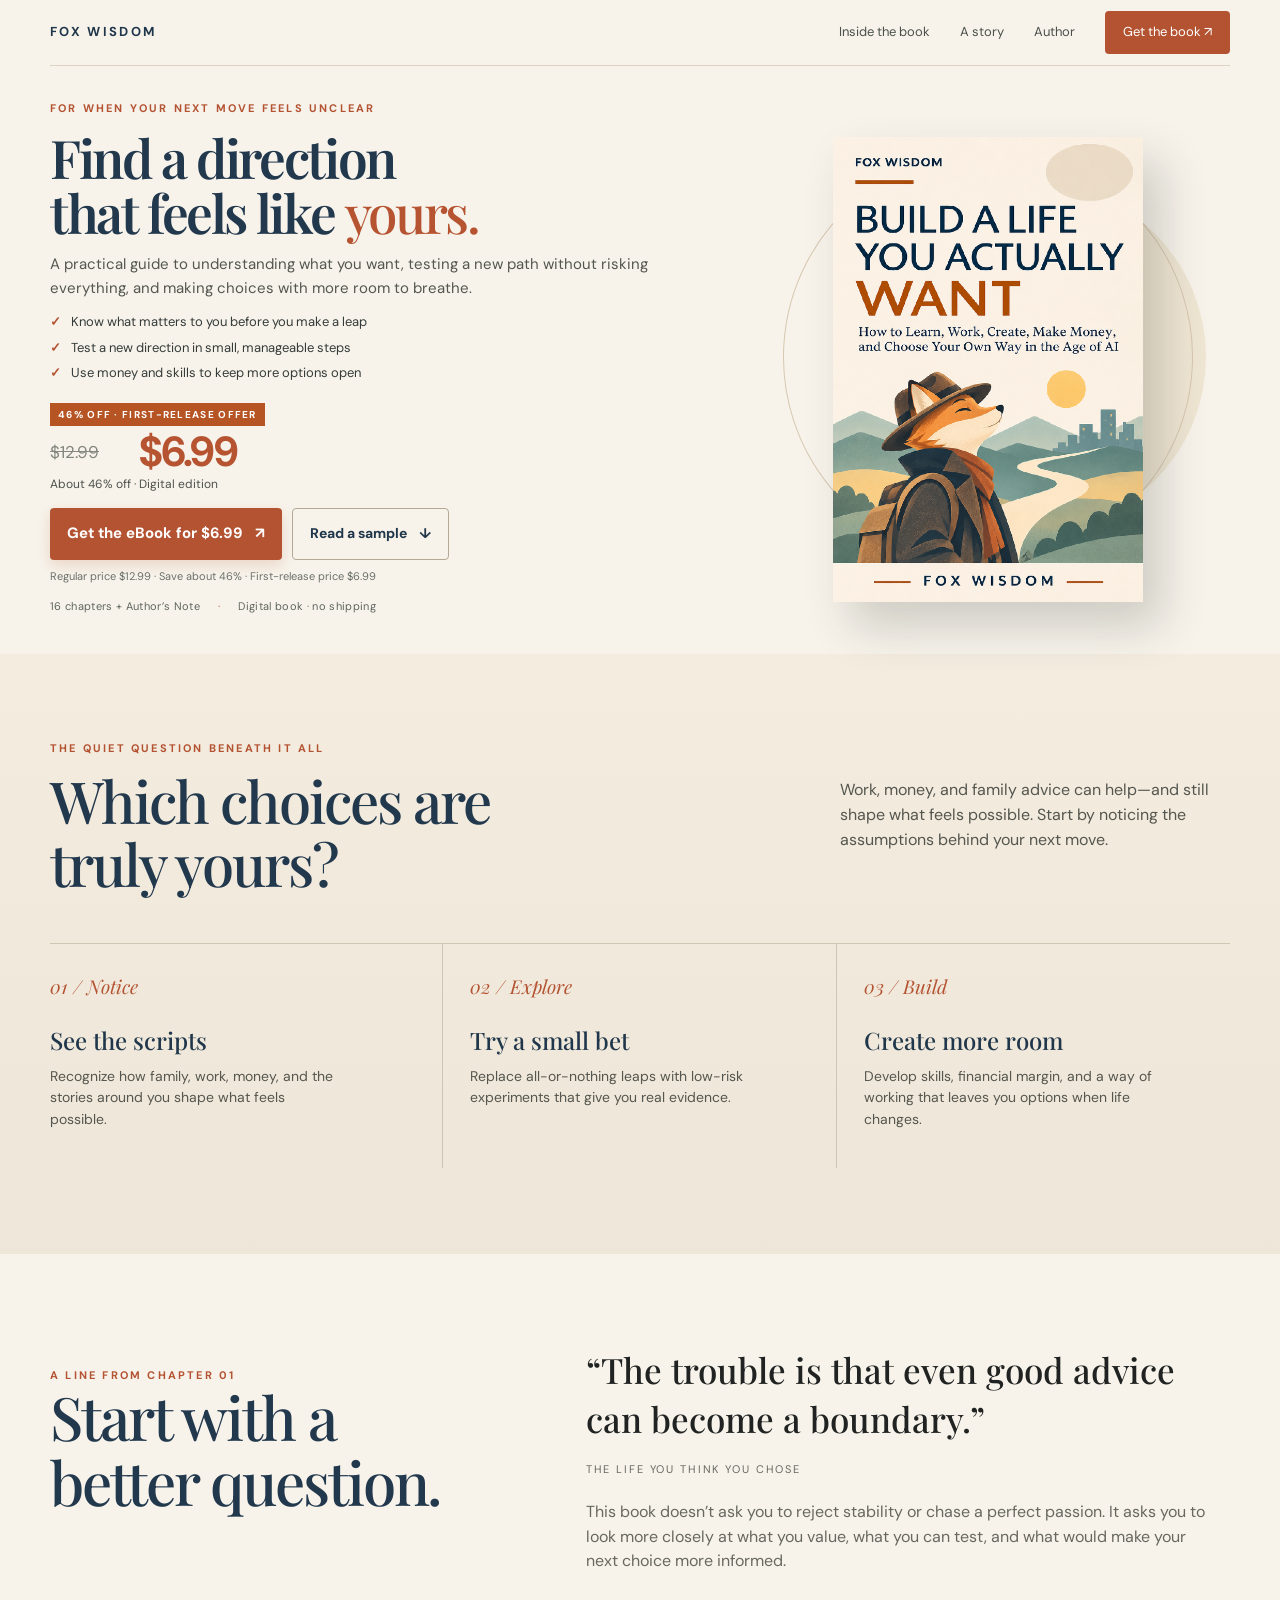
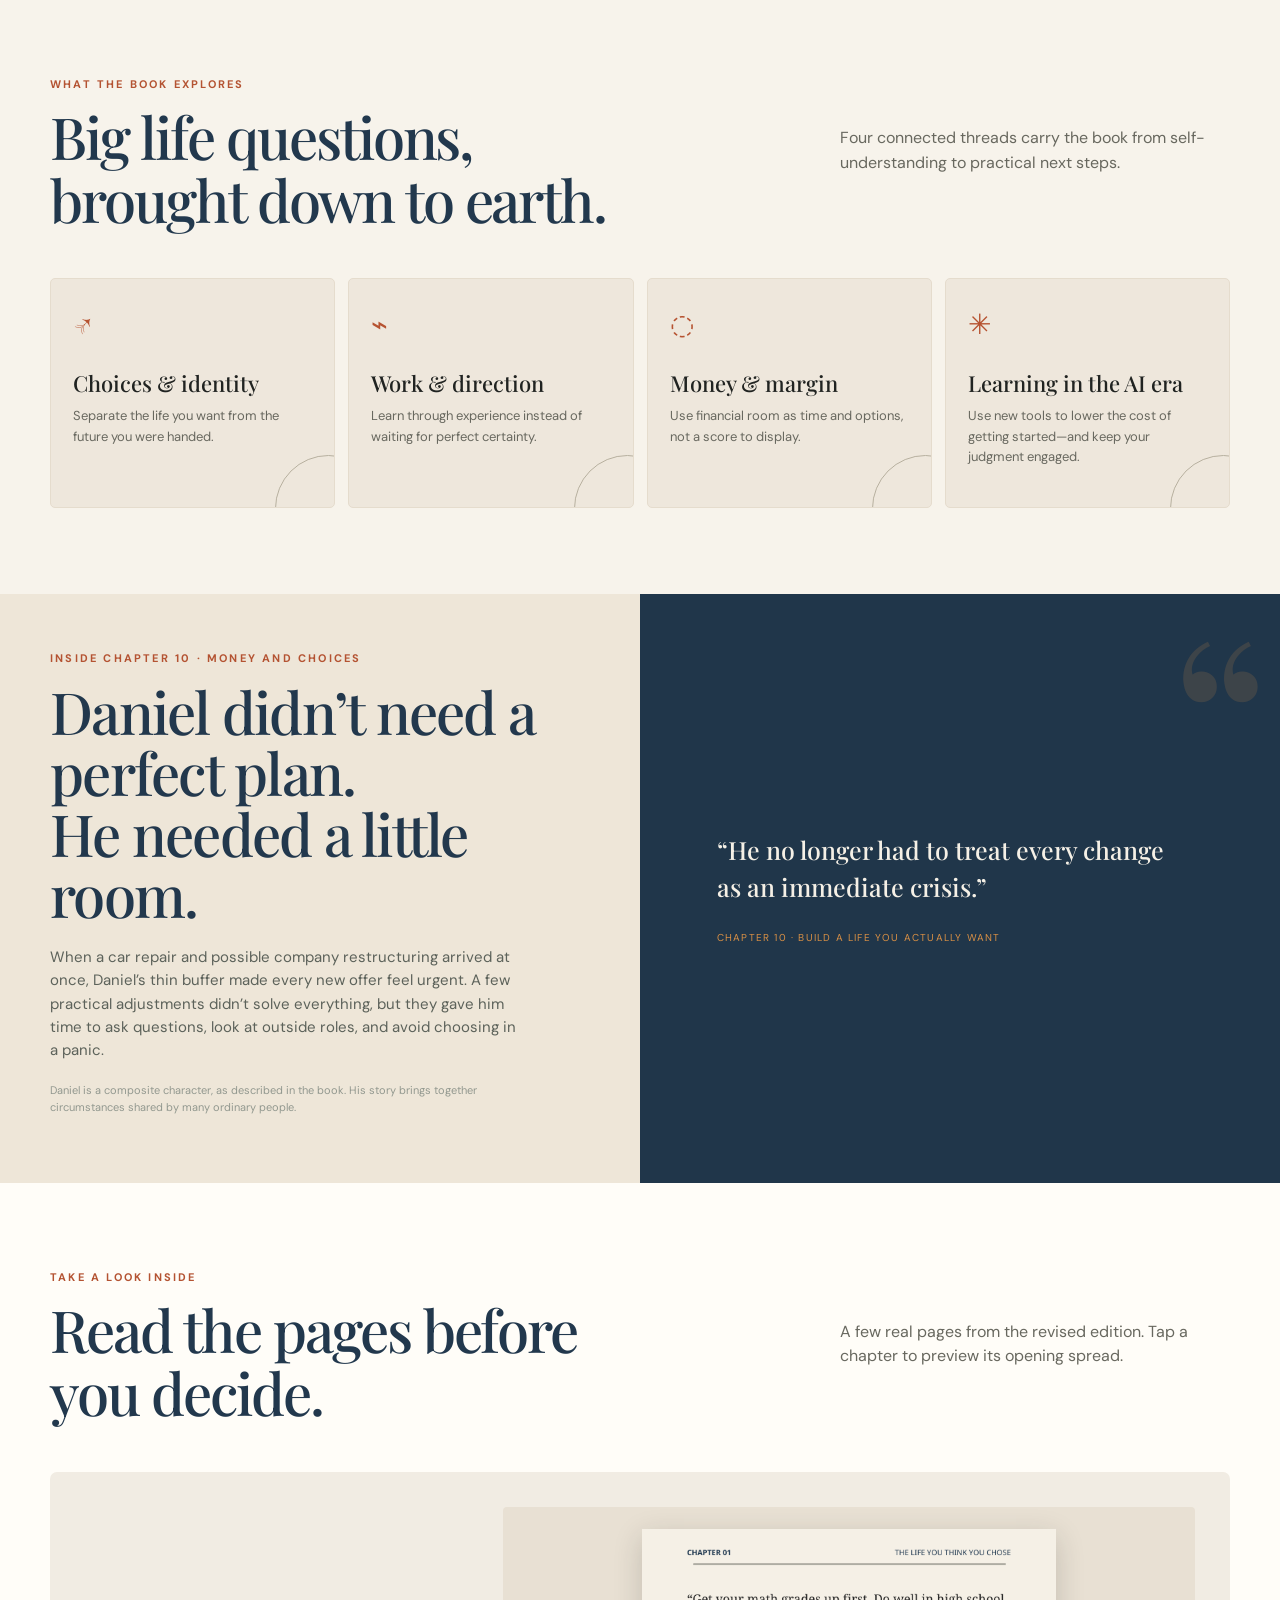
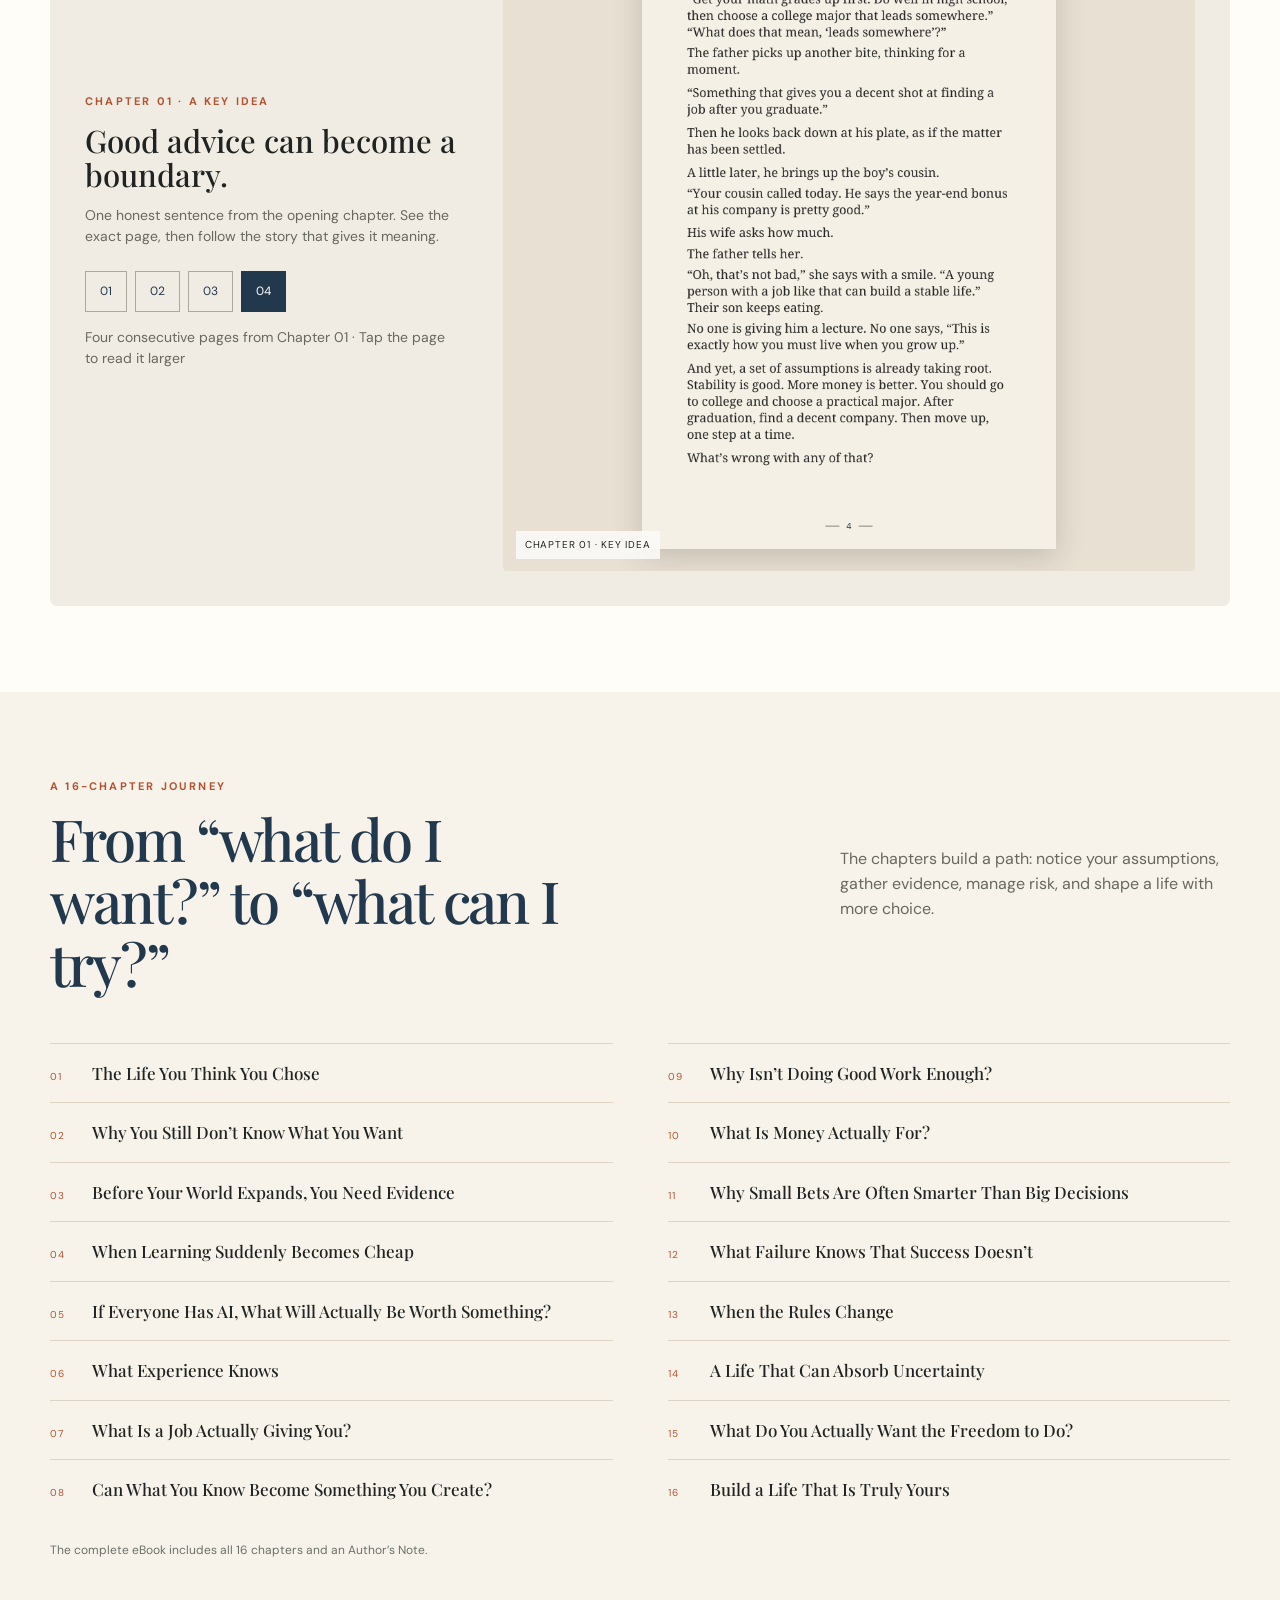
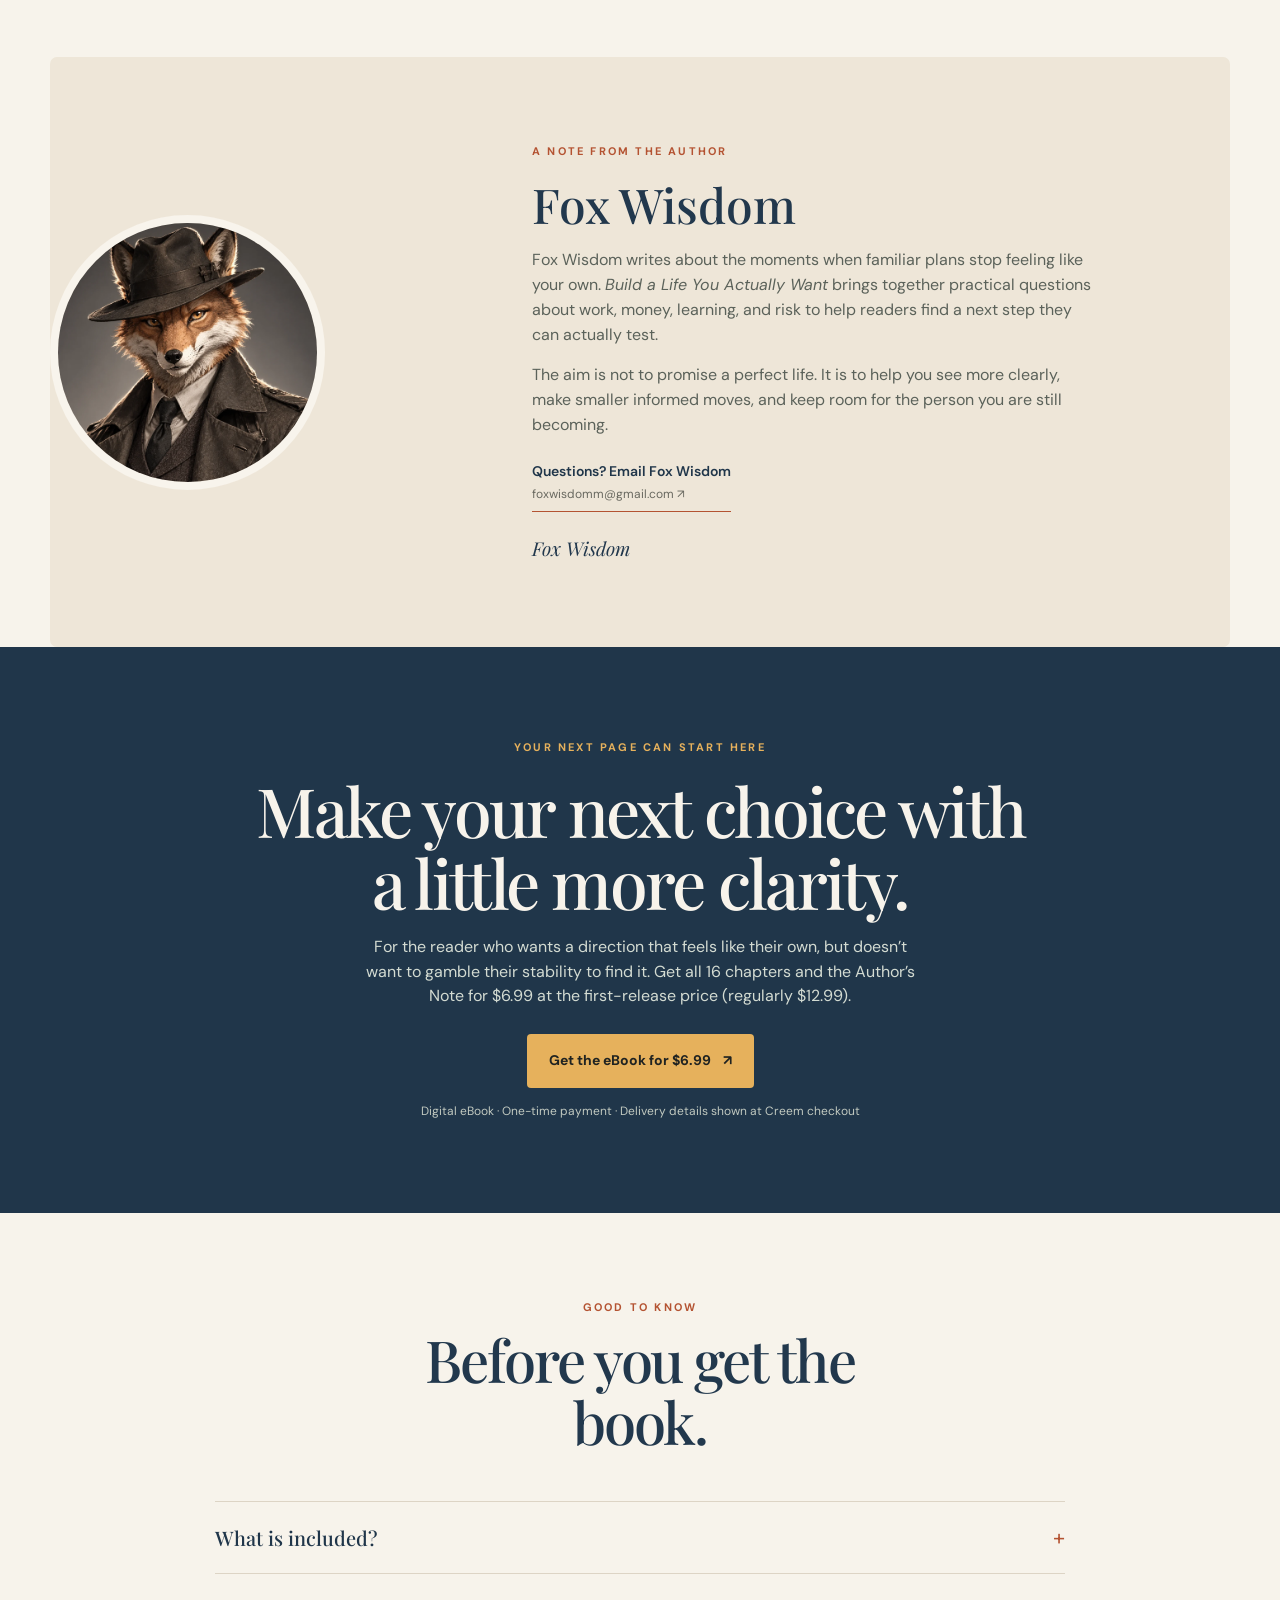
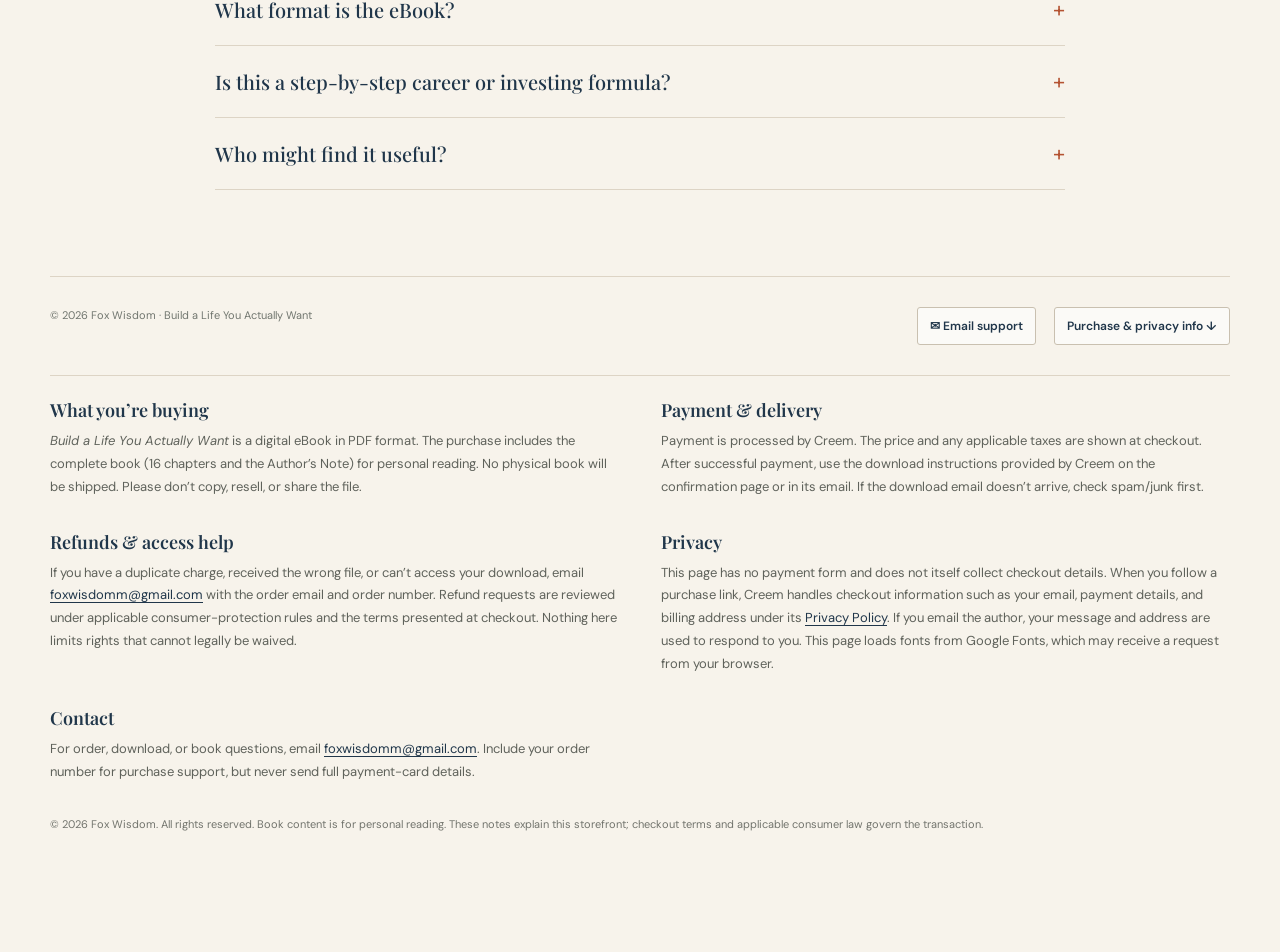
==== commit 07a35eef: "Add files via upload" ====
--- a/index.html
+++ b/index.html
@@ -59,24 +59,24 @@
 html{scroll-padding-top:68px;-webkit-text-size-adjust:100%}
 .wrap{width:calc(100% - 32px);max-width:520px}
 .topbar{height:58px}.nav{gap:0}.nav a:not(.navbuy),.nav .navbuy{display:none}
-.hero{display:flex;flex-direction:column;align-items:stretch;gap:0;padding:15px 0 28px;min-height:0}
+.hero{display:grid;grid-template-columns:minmax(0,33fr) minmax(0,67fr);column-gap:12px;row-gap:0;align-items:start;padding:8px 0 24px;min-height:0}
 .hero-copy{display:contents}
-.bookstage{order:0;height:clamp(178px,52vw,224px);width:100%;min-height:0;margin:0 auto 8px;padding:0;overflow:visible}
-.bookstage .cover{width:auto;height:clamp(172px,50vw,214px);max-width:143px;aspect-ratio:2/3;object-fit:contain;transform:none;padding:0;box-shadow:8px 12px 24px #262b2530}
+.bookstage{grid-column:1;grid-row:2 / span 2;justify-self:center;align-self:start;height:auto;width:100%;min-height:0;margin:2px 0 0;padding:0;overflow:visible}
+.bookstage .cover{display:block;width:100%;height:auto;max-width:none;aspect-ratio:2/3;object-fit:contain;transform:none;padding:0;box-shadow:none}
 .bookstage .sun,.bookstage .orbit,.bookstage .floater{display:none}
-.hero-copy>.eyebrow{order:1;font-size:10px;letter-spacing:.16em;margin:0 0 6px}
-.hero h1{order:2;font-size:clamp(34px,9vw,43px);line-height:1.04;max-width:600px;margin:5px 0 12px;letter-spacing:-.04em}
-.hero-copy>p{order:3;font-size:15px;line-height:1.55;margin:0 0 8px}
-.benefits{order:4;margin:8px 0 0;gap:6px;font-size:12px;line-height:1.42}
-.price-block{order:5;margin-top:14px;gap:3px 10px}
+.hero-copy>.eyebrow{grid-column:1/-1;grid-row:1;font-size:10px;letter-spacing:.16em;margin:0 0 6px}
+.hero h1{grid-column:2;grid-row:2;font-size:clamp(27px,7.4vw,32px);line-height:1.04;max-width:none;min-width:0;margin:0 0 8px;letter-spacing:-.04em;overflow-wrap:normal}
+.hero-copy>p{grid-column:2;grid-row:3;min-width:0;font-size:clamp(12px,3.45vw,14px);line-height:1.48;margin:0 0 8px}
+.benefits{grid-column:1/-1;grid-row:4;margin:14px 0 0;gap:6px;font-size:12px;line-height:1.42}
+.price-block{grid-column:1/-1;grid-row:5;margin-top:12px;gap:3px 10px}
 .price-block strong{font-size:clamp(33px,9vw,38px)}
 .price-block .launch-tag{font-size:9px;letter-spacing:.1em}
 .price-block .price-caption{font-size:11px}
-.actions{order:6;display:grid;grid-template-columns:minmax(0,1fr);gap:8px;margin:12px 0 7px}
+.actions{grid-column:1/-1;grid-row:6;display:grid;grid-template-columns:minmax(0,1fr);gap:8px;margin:12px 0 7px}
 .actions .button{width:100%;min-width:0;min-height:48px;padding:11px 14px;font-size:14px}
 .actions .button.secondary{display:inline-flex;min-height:46px;border:1px solid #9da99e;border-radius:2px;text-decoration:none;background:transparent;color:var(--green)}
-.price-note{order:7;margin:0;font-size:11px;line-height:1.45}
-.trustline{order:8;display:flex;flex-wrap:wrap;gap:6px 12px;margin-top:8px;font-size:10px;line-height:1.45}
+.price-note{grid-column:1/-1;grid-row:7;margin:0;font-size:11px;line-height:1.45}
+.trustline{grid-column:1/-1;grid-row:8;display:flex;flex-wrap:wrap;gap:6px 12px;margin-top:8px;font-size:10px;line-height:1.45}
 .trustline span+span:before{margin-right:12px}
 .section{padding:62px 0}
 .section-head{display:block;margin-bottom:28px}
@@ -137,16 +137,16 @@
 <section class="story" id="story"><div class="story-left"><div class="eyebrow">Inside Chapter 10 · Money and choices</div><h2>Daniel didn’t need a perfect plan.<br>He needed a little room.</h2><p>When a car repair and possible company restructuring arrived at once, Daniel’s thin buffer made every new offer feel urgent. A few practical adjustments didn’t solve everything, but they gave him time to ask questions, look at outside roles, and avoid choosing in a panic.</p><p class="note">Daniel is a composite character, as described in the book. His story brings together circumstances shared by many ordinary people.</p></div><div class="story-right"><p>“He no longer had to treat every change as an immediate crisis.”</p><small>Chapter 10 · Build a Life You Actually Want</small></div></section>
 <section class="section read" id="read"><div class="wrap"><div class="section-head"><div><div class="eyebrow">Take a look inside</div><h2>Read the pages before you decide.</h2></div><p>A few real pages from the revised edition. Tap a chapter to preview its opening spread.</p></div><div class="reader"><div class="reader-info"><div class="eyebrow" id="sample-label">Chapter 01 · a key idea</div><h3 id="sample-title">Good advice can become a boundary.</h3><p>One honest sentence from the opening chapter. See the exact page, then follow the story that gives it meaning.</p><div class="reader-controls"><button data-img="sample-1.png" data-title="The Life You Think You Chose" data-label="Chapter 01 · title page">01</button><button data-img="sample-2.png" data-title="The expectations we inherit" data-label="Chapter 01 · opening story">02</button><button data-img="sample-3.png" data-title="A dinner table can teach you" data-label="Chapter 01 · dinner table">03</button><button class="active" data-img="sample-4.png" data-title="Good advice can become a boundary." data-label="Chapter 01 · key idea">04</button></div><p class="micro" style="margin-top:15px">Four consecutive pages from Chapter 01 · Tap the page to read it larger</p></div><div class="page-frame" id="page-frame" role="button" tabindex="0" aria-label="Enlarge sample page" aria-pressed="false"><img id="sample-img" src="assets/sample-4.png" alt="Real page from chapter 1: The trouble is that even good advice can become a boundary"><span class="page-label" id="page-label">Chapter 01 · key idea</span></div></div></div></div></section>
 <section class="section"><div class="wrap"><div class="section-head"><div><div class="eyebrow">A 16-chapter journey</div><h2>From “what do I want?” to “what can I try?”</h2></div><p>The chapters build a path: notice your assumptions, gather evidence, manage risk, and shape a life with more choice.</p></div><div class="chapters"><div class="chapter"><span>01</span><p>The Life You Think You Chose</p></div><div class="chapter"><span>09</span><p>Why Isn’t Doing Good Work Enough?</p></div><div class="chapter"><span>02</span><p>Why You Still Don’t Know What You Want</p></div><div class="chapter"><span>10</span><p>What Is Money Actually For?</p></div><div class="chapter"><span>03</span><p>Before Your World Expands, You Need Evidence</p></div><div class="chapter"><span>11</span><p>Why Small Bets Are Often Smarter Than Big Decisions</p></div><div class="chapter"><span>04</span><p>When Learning Suddenly Becomes Cheap</p></div><div class="chapter"><span>12</span><p>What Failure Knows That Success Doesn’t</p></div><div class="chapter"><span>05</span><p>If Everyone Has AI, What Will Actually Be Worth Something?</p></div><div class="chapter"><span>13</span><p>When the Rules Change</p></div><div class="chapter"><span>06</span><p>What Experience Knows</p></div><div class="chapter"><span>14</span><p>A Life That Can Absorb Uncertainty</p></div><div class="chapter"><span>07</span><p>What Is a Job Actually Giving You?</p></div><div class="chapter"><span>15</span><p>What Do You Actually Want the Freedom to Do?</p></div><div class="chapter"><span>08</span><p>Can What You Know Become Something You Create?</p></div><div class="chapter"><span>16</span><p>Build a Life That Is Truly Yours</p></div></div><p class="micro" style="margin-top:22px">The complete eBook includes all 16 chapters and an Author’s Note.</p></div></section>
-<section class="wrap author section" id="author"><img class="avatar" src="assets/fox-wisdom.webp" alt="Fox Wisdom author avatar"><div><div class="eyebrow">A note from the author</div><h2>Fox Wisdom</h2><p>Fox Wisdom writes about the moments when familiar plans stop feeling like your own. <em>Build a Life You Actually Want</em> brings together practical questions about work, money, learning, and risk to help readers find a next step they can actually test.</p><p>The aim is not to promise a perfect life. It is to help you see more clearly, make smaller informed moves, and keep room for the person you are still becoming.</p><a class="contact-link" href="mailto:foxwisdommedia@outlook.com">Questions? Email Fox Wisdom <span>foxwisdommedia@outlook.com ↗︎</span></a><div class="signature">Fox Wisdom</div></div></section>
+<section class="wrap author section" id="author"><img class="avatar" src="assets/fox-wisdom.webp" alt="Fox Wisdom author avatar"><div><div class="eyebrow">A note from the author</div><h2>Fox Wisdom</h2><p>Fox Wisdom writes about the moments when familiar plans stop feeling like your own. <em>Build a Life You Actually Want</em> brings together practical questions about work, money, learning, and risk to help readers find a next step they can actually test.</p><p>The aim is not to promise a perfect life. It is to help you see more clearly, make smaller informed moves, and keep room for the person you are still becoming.</p><a class="contact-link" href="mailto:foxwisdomm@gmail.com">Questions? Email Fox Wisdom <span>foxwisdomm@gmail.com ↗︎</span></a><div class="signature">Fox Wisdom</div></div></section>
 <section class="offer" id="buy"><div class="eyebrow">Your next page can start here</div><h2>Make your next choice with a little more clarity.</h2><p>For the reader who wants a direction that feels like their own, but doesn’t want to gamble their stability to find it. Get all 16 chapters and the Author’s Note for $6.99 at the first-release price (regularly $12.99).</p><a class="button buy-link" href="#buy">Get the eBook for $6.99 <span>↗︎</span></a><div class="micro">Digital eBook · One-time payment · Delivery details shown at Creem checkout</div></section>
 <section class="section"><div class="wrap"><div class="section-head" style="justify-content:center;text-align:center"><div><div class="eyebrow">Good to know</div><h2 style="margin-left:auto;margin-right:auto">Before you get the book.</h2></div></div><div class="faq"><article class="faq-item"><button class="faq-q">What is included? <b>+</b></button><div class="faq-a"><p>A digital eBook with 16 chapters and an Author’s Note. It explores choices, work, money, learning, AI, uncertainty, and how to test new directions in manageable steps.</p></div></article><article class="faq-item"><button class="faq-q">What format is the eBook? <b>+</b></button><div class="faq-a"><p>This is a digital book; no physical item will be shipped. Check the Creem checkout for the available file format and how the eBook will be delivered before you pay.</p></div></article><article class="faq-item"><button class="faq-q">Is this a step-by-step career or investing formula? <b>+</b></button><div class="faq-a"><p>No. It is a reflective, practical nonfiction book about making choices and learning from experiments. It does not promise a specific financial, career, or personal outcome.</p></div></article><article class="faq-item"><button class="faq-q">Who might find it useful? <b>+</b></button><div class="faq-a"><p>Readers who feel unsure what they want next, are rethinking work, considering a new direction, or want to balance stability with room to grow.</p></div></article></div></div></section>
-</main><footer class="wrap"><span>© <span id="year"></span> Fox Wisdom · Build a Life You Actually Want</span><nav class="footer-links" aria-label="Contact and policies"><a href="mailto:foxwisdommedia@outlook.com?subject=Fox%20Wisdom%20eBook%20Support">✉ Email support</a><a href="#policies">Purchase &amp; privacy info ↓</a></nav></footer>
+</main><footer class="wrap"><span>© <span id="year"></span> Fox Wisdom · Build a Life You Actually Want</span><nav class="footer-links" aria-label="Contact and policies"><a href="mailto:foxwisdomm@gmail.com?subject=Fox%20Wisdom%20eBook%20Support">✉ Email support</a><a href="#policies">Purchase &amp; privacy info ↓</a></nav></footer>
 <section class="wrap policies" id="policies" aria-label="Purchase, privacy and support information"><div class="policy-grid">
 <article class="policy-card"><h3>What you’re buying</h3><p><em>Build a Life You Actually Want</em> is a digital eBook in PDF format. The purchase includes the complete book (16 chapters and the Author’s Note) for personal reading. No physical book will be shipped. Please don’t copy, resell, or share the file.</p></article>
 <article class="policy-card"><h3>Payment &amp; delivery</h3><p>Payment is processed by Creem. The price and any applicable taxes are shown at checkout. After successful payment, use the download instructions provided by Creem on the confirmation page or in its email. If the download email doesn’t arrive, check spam/junk first.</p></article>
-<article class="policy-card"><h3>Refunds &amp; access help</h3><p>If you have a duplicate charge, received the wrong file, or can’t access your download, email <a href="mailto:foxwisdommedia@outlook.com?subject=eBook%20Order%20Help">foxwisdommedia@outlook.com</a> with the order email and order number. Refund requests are reviewed under applicable consumer-protection rules and the terms presented at checkout. Nothing here limits rights that cannot legally be waived.</p></article>
+<article class="policy-card"><h3>Refunds &amp; access help</h3><p>If you have a duplicate charge, received the wrong file, or can’t access your download, email <a href="mailto:foxwisdomm@gmail.com?subject=eBook%20Order%20Help">foxwisdomm@gmail.com</a> with the order email and order number. Refund requests are reviewed under applicable consumer-protection rules and the terms presented at checkout. Nothing here limits rights that cannot legally be waived.</p></article>
 <article class="policy-card"><h3>Privacy</h3><p>This page has no payment form and does not itself collect checkout details. When you follow a purchase link, Creem handles checkout information such as your email, payment details, and billing address under its <a href="https://www.creem.io/privacy" target="_blank" rel="noopener noreferrer">Privacy Policy</a>. If you email the author, your message and address are used to respond to you. This page loads fonts from Google Fonts, which may receive a request from your browser.</p></article>
-<article class="policy-card"><h3>Contact</h3><p>For order, download, or book questions, email <a href="mailto:foxwisdommedia@outlook.com">foxwisdommedia@outlook.com</a>. Include your order number for purchase support, but never send full payment-card details.</p></article>
+<article class="policy-card"><h3>Contact</h3><p>For order, download, or book questions, email <a href="mailto:foxwisdomm@gmail.com">foxwisdomm@gmail.com</a>. Include your order number for purchase support, but never send full payment-card details.</p></article>
 </div><p class="policy-small">© <span class="copyright-year"></span> Fox Wisdom. All rights reserved. Book content is for personal reading. These notes explain this storefront; checkout terms and applicable consumer law govern the transaction.</p></section><div class="mobile-buy"><div class="mobile-price"><del>$12.99</del><strong>$6.99</strong></div><a class="button buy-link" href="#buy">Get the eBook <span>↗︎</span></a></div><div class="toast" id="toast" role="status" aria-live="polite"></div>
 <script>
 const CONFIG={checkoutUrl:"https://www.creem.io/payment/prod_6KvBEg4ZL99u1zCPJ60ok1"};
